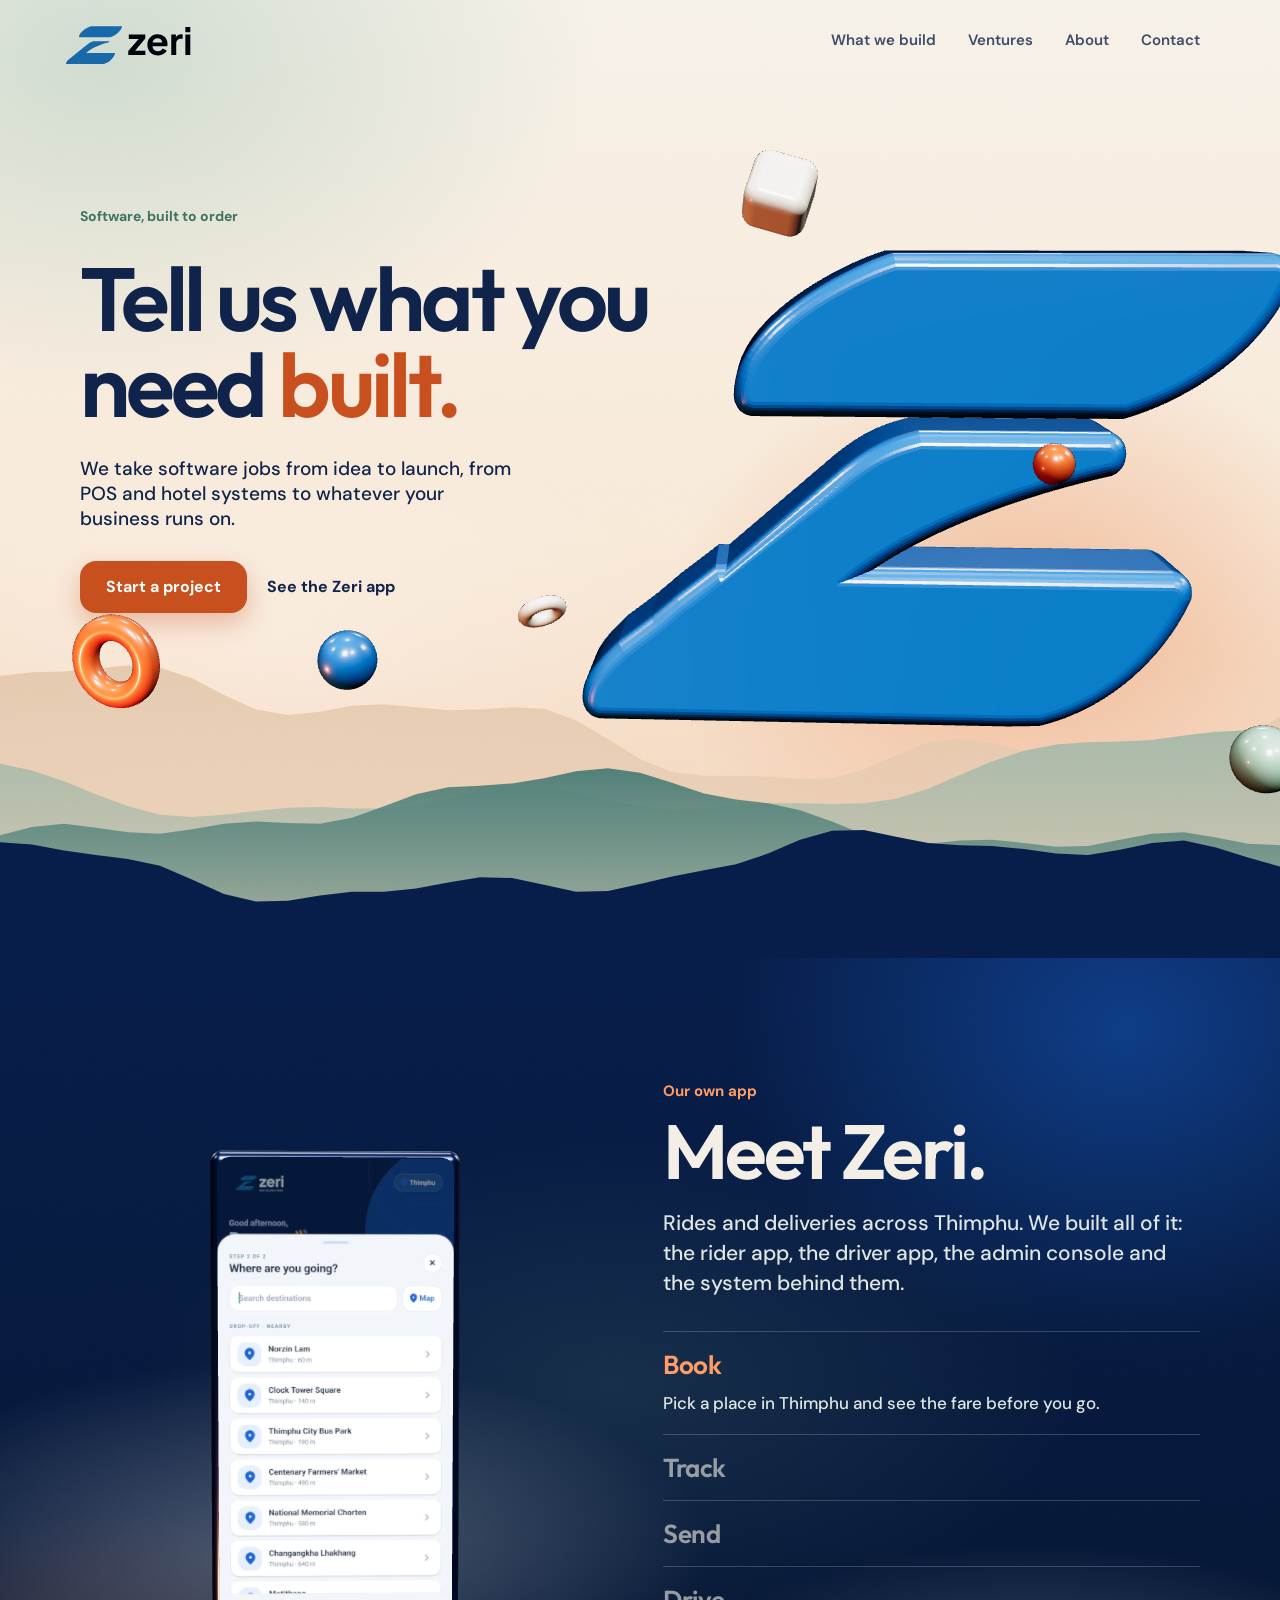
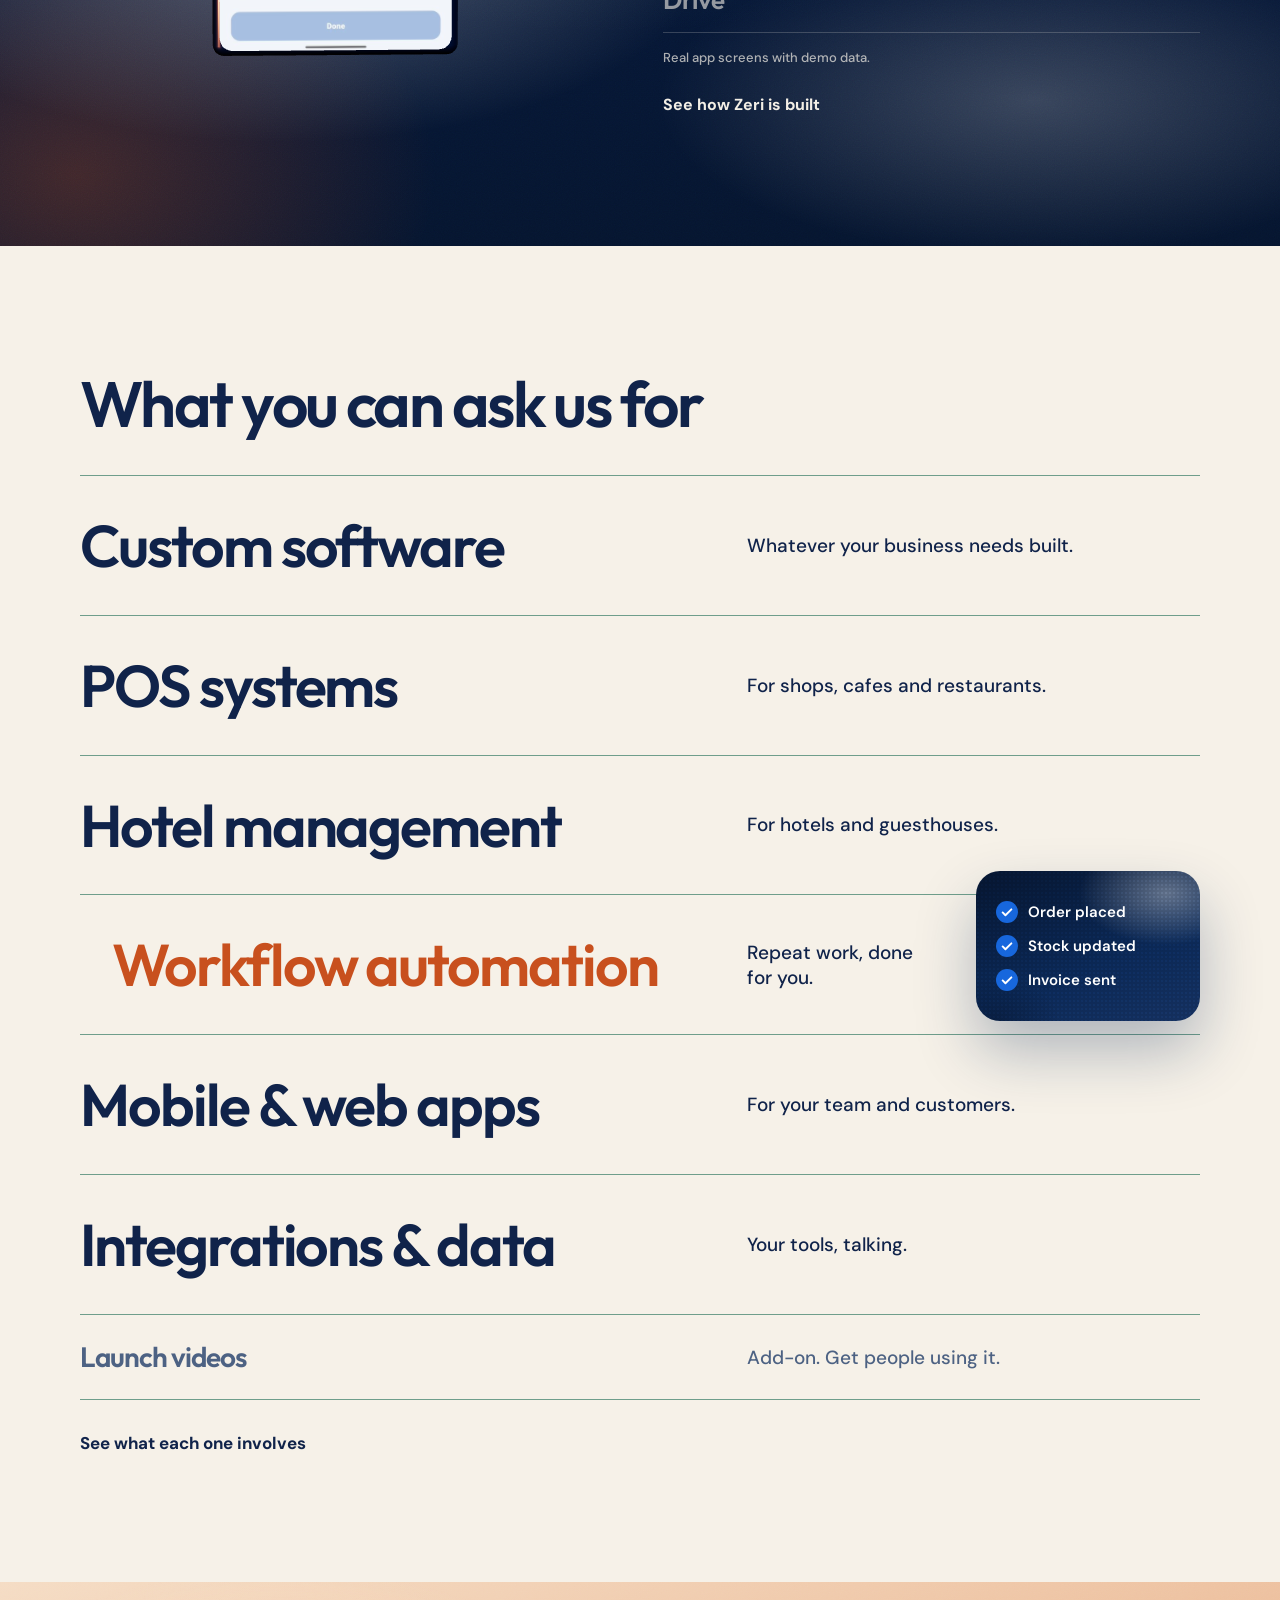
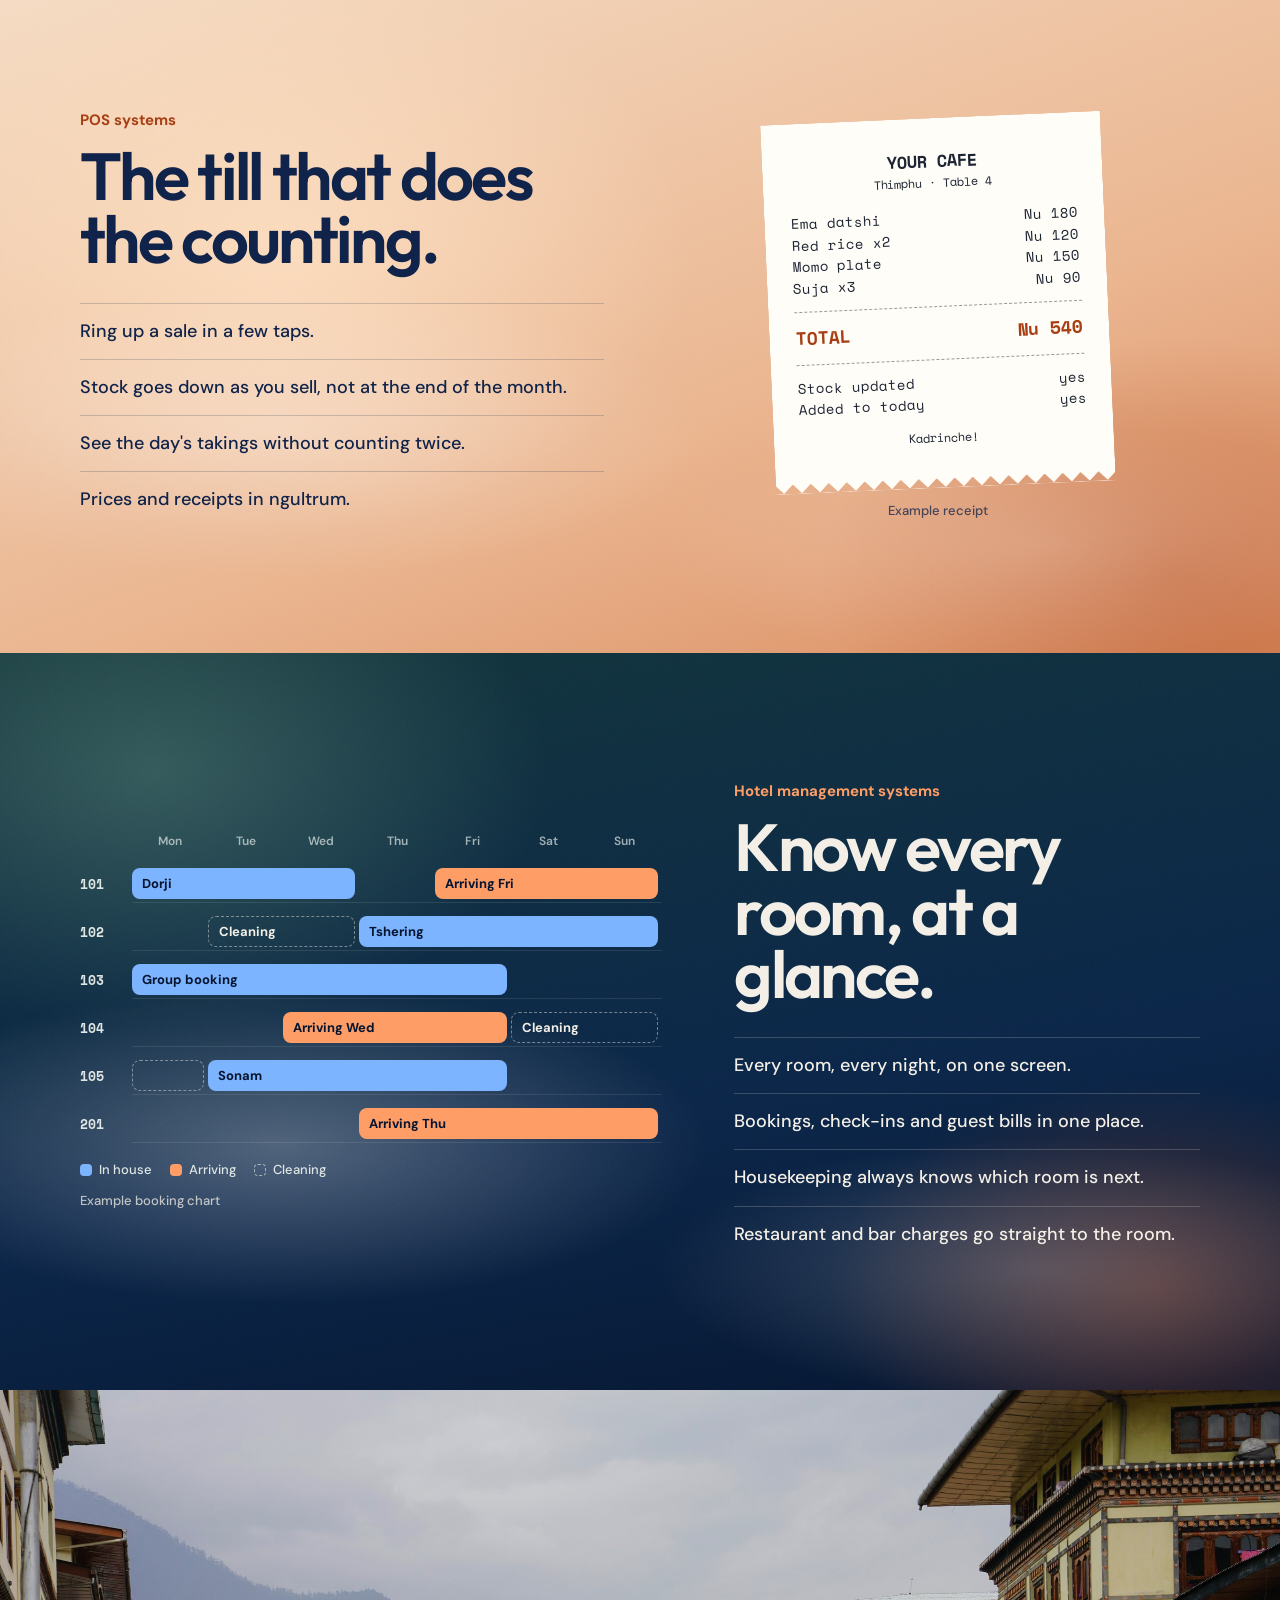
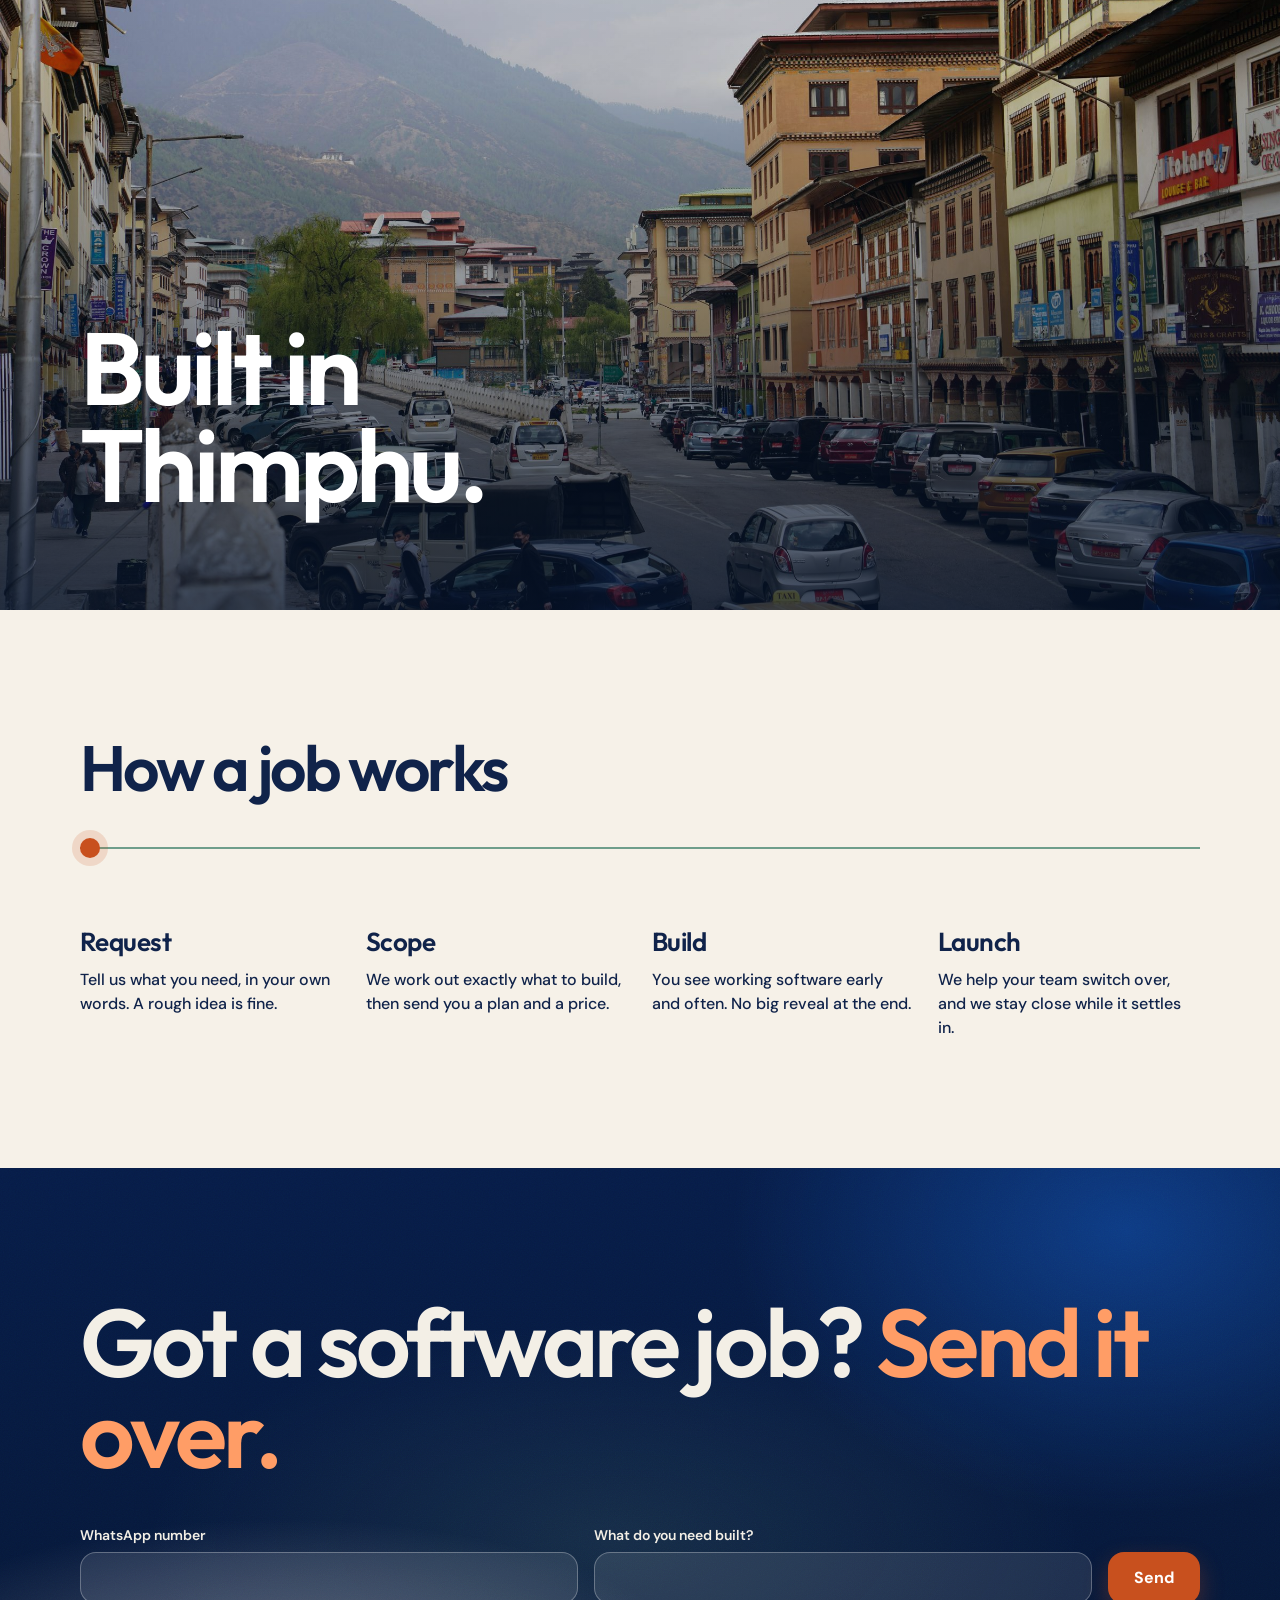
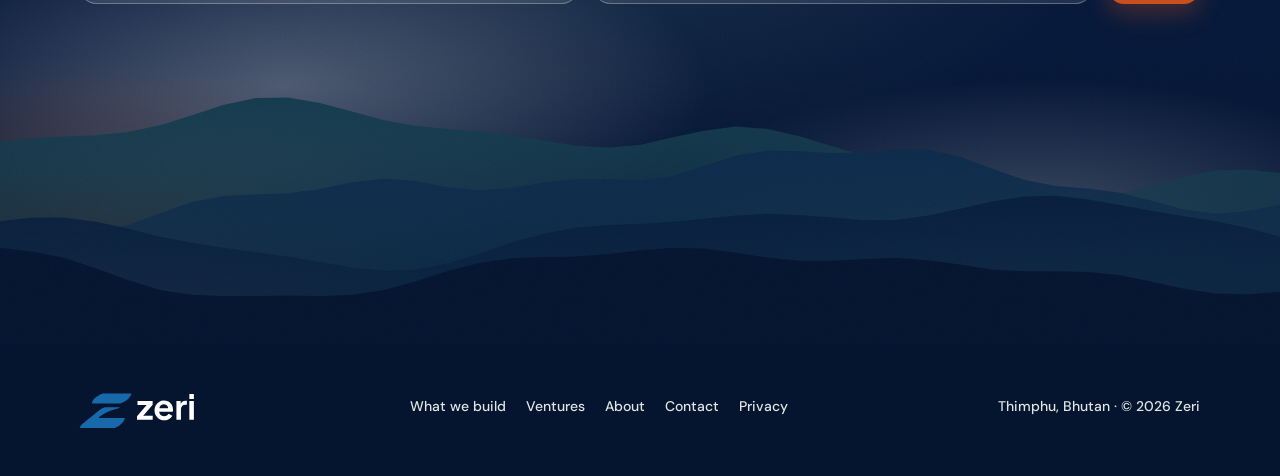
==== index.html @ 4e38b610 "Publish Zeri website" ====
<!doctype html>
<html lang="en">
<head>
<meta charset="utf-8">
<meta name="viewport" content="width=device-width, initial-scale=1">
<title>Zeri | Custom software, built to order</title>
<meta name="description" content="Zeri takes software jobs from idea to launch, including POS and hotel systems. We also built the Zeri ride app. Based in Thimphu.">
<meta property="og:title" content="Zeri | Custom software, built to order">
<meta property="og:description" content="Zeri takes software jobs from idea to launch, including POS and hotel systems. We also built the Zeri ride app. Based in Thimphu.">
<meta name="theme-color" content="#f6f1e8">
<link rel="icon" type="image/png" href="assets/favicon.png">
<link rel="stylesheet" href="https://fonts.googleapis.com/css2?family=DM+Sans:wght@400;500;600;700;800&family=Outfit:wght@500;600;700&family=Space+Mono:wght@400;700&display=swap">
<link rel="stylesheet" href="assets/site.css">
<script>document.documentElement.classList.add('js')</script>
<script src="assets/site.js" defer></script>
<script src="assets/mess.js" defer></script>
<script src="assets/loader.js" defer></script>
<script type="importmap">{"imports":{"three":"./assets/three/three.module.min.js","three/addons/":"./assets/three/"}}</script>
<script type="module" src="assets/hero3d.js"></script>
</head>
<body>
<div class="z">
<div class="loader" id="loader" role="status" aria-label="Loading"><div class="l-panel p3"><svg class="l-edge" viewBox="0 0 1600 120" preserveAspectRatio="none" aria-hidden="true"><path fill="#a9c7b8" d="M0 0L1640 0L1640 84L1600 80L1560 77L1520 77L1480 79L1440 79L1400 76L1360 72L1320 71L1280 76L1240 84L1200 89L1160 90L1120 87L1080 86L1040 87L1000 87L960 82L920 72L880 60L840 51L800 48L760 46L720 42L680 36L640 32L600 34L560 40L520 46L480 47L440 45L400 42L360 42L320 43L280 43L240 38L200 31L160 27L120 30L80 37L40 43L0 47Z"/></svg></div><div class="l-panel p2"><svg class="l-edge" viewBox="0 0 1600 120" preserveAspectRatio="none" aria-hidden="true"><path fill="#c8501e" d="M0 0L1640 0L1640 58L1600 50L1560 37L1520 26L1480 22L1440 24L1400 28L1360 30L1320 32L1280 39L1240 50L1200 60L1160 64L1120 61L1080 58L1040 58L1000 62L960 65L920 66L880 67L840 72L800 83L760 94L720 100L680 97L640 92L600 87L560 84L520 78L480 67L440 56L400 49L360 49L320 53L280 55L240 53L200 49L160 48L120 48L80 46L40 38L0 28Z"/></svg></div><div class="l-panel p1"><svg class="l-edge" viewBox="0 0 1600 120" preserveAspectRatio="none" aria-hidden="true"><path fill="#06152f" d="M0 0L1640 0L1640 77L1600 79L1560 82L1520 82L1480 80L1440 76L1400 72L1360 70L1320 72L1280 76L1240 80L1200 83L1160 84L1120 81L1080 77L1040 74L1000 71L960 69L920 65L880 60L840 51L800 41L760 31L720 24L680 21L640 22L600 26L560 29L520 32L480 34L440 38L400 43L360 50L320 58L280 66L240 71L200 72L160 70L120 68L80 66L40 67L0 70Z"/></svg><div class="l-grid"></div><div class="l-mark"><div class="l-orbit"><i></i></div><div class="l-orbit two"><i></i></div><svg viewBox="20 16 106 74" aria-hidden="true"><path class="l-blade" pathLength="1" d="M53.0459 22H118.202C118.914 22.2236 119.076 22.5216 118.971 23.3383C115.034 34.1077 103.945 41.9711 93.408 45.3253H28.252C27.844 45.2714 27.6957 45.0929 27.6754 44.3693C27.6754 33.9829 44.7988 24.6464 53.0459 22Z"/><path class="l-blade" pathLength="1" d="M103.296 78.6747C104.144 78.8566 104.231 79.2241 104.173 80.013C99.8854 90.2916 91.1633 98.7651 80.3399 101.806L75.0044 102H0.657933C0.208317 101.917 0.0512179 101.727 0 101.044C0 97.7486 3.62481 94.6283 5.76602 92.3614L9.03343 89.8554L11.7242 87.7349L16.3371 83.6867L20.7577 80.2169L22.6797 78.6747H103.296Z"/><path class="l-blade" pathLength="1" d="M45.936 59.9759C50.2263 56.5172 52.8575 55.0168 58.208 53.6145H91.0075C91.2812 53.7372 91.3668 53.8244 91.4875 54C91.6742 54.5307 91.6476 54.8239 91.4875 55.3494C91.3931 55.5277 91.3078 55.6116 91.1031 55.7349C76.029 59.3347 55.5679 66.8531 43.8217 77.5181C43.5748 77.7374 43.4988 77.8636 43.4373 78.0964C43.4762 78.3957 43.574 78.5122 43.8217 78.6747H22.6797L45.936 59.9759Z"/></svg></div><div class="l-foot"><span class="l-word">Shaping</span><span class="l-count">000</span></div><div class="l-bar"><i></i></div></div></div><section class="atmos hero"><div class="sky dawn"></div><svg class="ridges" viewBox="0 0 1600 420" preserveAspectRatio="none" aria-hidden="true"><defs><linearGradient id="g0" x1="0" y1="0" x2="0" y2="1"><stop offset="0" stop-color="#e4c9ae"/><stop offset="1" stop-color="#e4c9ae" stop-opacity="0.25"/></linearGradient><linearGradient id="g1" x1="0" y1="0" x2="0" y2="1"><stop offset="0" stop-color="#a8b9a9"/><stop offset="1" stop-color="#a8b9a9" stop-opacity="0.25"/></linearGradient><linearGradient id="g2" x1="0" y1="0" x2="0" y2="1"><stop offset="0" stop-color="#4f7f78"/><stop offset="1" stop-color="#4f7f78" stop-opacity="0.25"/></linearGradient><linearGradient id="g3" x1="0" y1="0" x2="0" y2="1"><stop offset="0" stop-color="#071c48"/><stop offset="1" stop-color="#071c48" stop-opacity="1"/></linearGradient></defs><path fill="url(#g0)" d="M0 420L0 46L40 41L80 40L120 36L160 32L200 35L240 49L280 71L320 90L360 97L400 93L440 85L480 83L520 87L560 91L600 90L640 87L680 89L720 104L760 129L800 155L840 172L880 177L920 177L960 178L1000 181L1040 180L1080 169L1120 150L1160 133L1200 128L1240 134L1280 145L1320 151L1360 149L1400 144L1440 142L1480 143L1520 140L1560 125L1600 99L1640 71L1640 420Z"/><path fill="url(#g1)" d="M0 420L0 161L40 170L80 184L120 201L160 217L200 228L240 231L280 228L320 223L360 219L400 218L440 220L480 220L520 216L560 207L600 198L640 192L680 192L720 199L760 209L800 217L840 221L880 220L920 216L960 213L1000 213L1040 214L1080 213L1120 207L1160 194L1200 176L1240 158L1280 144L1320 136L1360 133L1400 132L1440 130L1480 124L1520 119L1560 117L1600 120L1640 129L1640 420Z"/><path fill="url(#g2)" d="M0 420L0 255L40 244L80 240L120 245L160 251L200 253L240 247L280 240L320 237L360 239L400 240L440 232L480 217L520 201L560 192L600 190L640 187L680 180L720 171L760 167L800 173L840 186L880 200L920 208L960 213L1000 222L1040 237L1080 254L1120 265L1160 266L1200 262L1240 261L1280 265L1320 270L1360 269L1400 261L1440 253L1480 251L1520 258L1560 266L1600 268L1640 265L1640 420Z"/><path fill="url(#g3)" d="M0 420L0 264L40 267L80 275L120 281L160 286L200 295L240 313L280 332L320 342L360 341L400 334L440 329L480 329L520 325L560 317L600 310L640 311L680 320L720 329L760 328L800 319L840 309L880 301L920 293L960 279L1000 261L1040 249L1080 248L1120 257L1160 265L1200 268L1240 269L1280 273L1320 279L1360 281L1400 274L1440 265L1480 262L1520 271L1560 284L1600 296L1640 304L1640 420Z"/></svg><div class="grain"></div><div class="h3d back" id="z3d" aria-hidden="true"><img class="z3d-fallback" src="assets/zeri-z.svg" alt=""></div><div class="wrap" style="width: 100%"><header class="top"><a class="logo" href="index.html" aria-label="Zeri home"><img src="assets/zeri-logo.svg" alt="Zeri"></a><nav aria-label="Main"><a href="what-we-build.html">What we build</a><a href="ventures.html">Ventures</a><a href="about.html">About</a><a href="contact.html">Contact</a></nav><details class="menu"><summary>Menu</summary><div><a href="what-we-build.html">What we build</a><a href="ventures.html">Ventures</a><a href="about.html">About</a><a href="contact.html">Contact</a></div></details></header></div><div class="wrap hero-grid"><div class="hero-copy"><p class="eyebrow">Software, built to order</p><h1 class="ed" style="font-size: clamp(56px, 7vw, 104px)">Tell us what you need <span class="em">built.</span></h1><p style="margin: 0; font-size: 19px; max-width: 34ch">We take software jobs from idea to launch, from POS and hotel systems to whatever your business runs on.</p><div class="hero-actions"><a class="btn" href="contact.html">Start a project</a><a class="text-link" href="#zeri-app">See the Zeri app</a></div></div></div><div class="h3d front" id="z3d-front" aria-hidden="true"></div></section><section class="atmos showcase night" id="zeri-app"><div class="sky night"></div><div class="grain"></div><div class="wrap">
<div class="phone3d" id="phone3d" data-first="assets/img/strip-where.jpg" aria-hidden="true"><div class="phone3d-fallback"><div class="phone"><img src="assets/img/strip-where.jpg" alt=""></div></div></div>
<div><p class="kicker">Our own app</p>
<h2 class="ed" style="font-size: clamp(44px, 6vw, 88px)">Meet Zeri.</h2>
<p class="lead" style="margin-top: 20px">Rides and deliveries across Thimphu. We built all of it: the rider app, the driver app, the admin console and the system behind them.</p>
<ol class="app-steps"><li><button type="button" aria-pressed="true" data-shot="assets/img/strip-where.jpg">Book</button><p>Pick a place in Thimphu and see the fare before you go.</p></li><li><button type="button" aria-pressed="false" data-shot="assets/img/phone-rider.jpg">Track</button><p>Watch your driver come to you, right on the map.</p></li><li><button type="button" aria-pressed="false" data-shot="assets/img/strip-speed.jpg">Send</button><p>Parcels from the same app, standard or same-day.</p></li><li><button type="button" aria-pressed="false" data-shot="assets/img/phone-driver.jpg">Drive</button><p>Drivers get their own app for offers, pickups and earnings.</p></li></ol>
<p class="demo-note">Real app screens with demo data.</p>
<a class="text-link" href="ventures.html">See how Zeri is built</a></div></div></section><section id="services" class="sec"><div class="wrap"><h2 class="ed" style="font-size: clamp(40px, 5vw, 72px); margin-bottom: 40px">What you can ask us for</h2><div class="svc"><span class="nm">Custom software</span><p>Whatever your business needs built.</p></div><a class="svc" href="what-we-build.html#pos"><span class="nm">POS systems</span><p>For shops, cafes and restaurants.</p></a><a class="svc" href="what-we-build.html#hotels"><span class="nm">Hotel management</span><p>For hotels and guesthouses.</p></a><div class="svc act"><span class="nm">Workflow automation</span><p>Repeat work, done for you.</p><div class="img deep peek"><div class="flow"><span><svg viewBox="0 0 16 16" aria-hidden="true"><path d="M3 8.5l3.2 3.2L13 5" fill="none" stroke="currentColor" stroke-width="2.2" stroke-linecap="round" stroke-linejoin="round"/></svg>Order placed</span><span><svg viewBox="0 0 16 16" aria-hidden="true"><path d="M3 8.5l3.2 3.2L13 5" fill="none" stroke="currentColor" stroke-width="2.2" stroke-linecap="round" stroke-linejoin="round"/></svg>Stock updated</span><span><svg viewBox="0 0 16 16" aria-hidden="true"><path d="M3 8.5l3.2 3.2L13 5" fill="none" stroke="currentColor" stroke-width="2.2" stroke-linecap="round" stroke-linejoin="round"/></svg>Invoice sent</span></div></div></div><div class="svc"><span class="nm">Mobile &amp; web apps</span><p>For your team and customers.</p></div><div class="svc"><span class="nm">Integrations &amp; data</span><p>Your tools, talking.</p></div><div class="svc" style="padding: 28px 0; border-bottom: 1.5px solid var(--c-accent)"><span class="nm" style="font-size: 28px; color: #4d6283">Launch videos</span><p style="color: #4d6283">Add-on. Get people using it.</p></div><a class="more" href="what-we-build.html">See what each one involves</a></div></section><section class="atmos spread" id="pos"><div class="sky clay"></div><div class="grain"></div><div class="wrap"><div><p class="kicker">POS systems</p><h2 class="ed" style="font-size: clamp(40px, 5.2vw, 76px)">The till that does the counting.</h2><ul class="feat"><li>Ring up a sale in a few taps.</li><li>Stock goes down as you sell, not at the end of the month.</li><li>See the day's takings without counting twice.</li><li>Prices and receipts in ngultrum.</li></ul></div><div class="receipt-stage"><div class="receipt" role="img" aria-label="An example receipt in ngultrum"><h3>YOUR CAFE</h3><p class="r-sub">Thimphu &middot; Table 4</p><div class="r-row"><span>Ema datshi</span><span>Nu 180</span></div><div class="r-row"><span>Red rice x2</span><span>Nu 120</span></div><div class="r-row"><span>Momo plate</span><span>Nu 150</span></div><div class="r-row"><span>Suja x3</span><span>Nu 90</span></div><hr><div class="r-row r-total"><span>TOTAL</span><span>Nu 540</span></div><hr><div class="r-row"><span>Stock updated</span><span>yes</span></div><div class="r-row"><span>Added to today</span><span>yes</span></div><p class="r-foot">Kadrinche!</p></div><p class="sample">Example receipt</p></div></div></section><section class="atmos spread flip dusk-text" id="hotels"><div class="sky dusk"></div><div class="grain"></div><div class="wrap"><div><div class="tape" role="img" aria-label="An example hotel booking chart showing six rooms across a week"><span></span><span class="day">Mon</span><span class="day">Tue</span><span class="day">Wed</span><span class="day">Thu</span><span class="day">Fri</span><span class="day">Sat</span><span class="day">Sun</span><span class="room">101</span><div class="lane"><div class="stay in-house" style="--l:0.00%;--w:calc(42.86% - 4px);--d:0.00s">Dorji</div><div class="stay arriving" style="--l:57.14%;--w:calc(42.86% - 4px);--d:0.07s">Arriving Fri</div></div><span class="room">102</span><div class="lane"><div class="stay clean" style="--l:14.29%;--w:calc(28.57% - 4px);--d:0.07s">Cleaning</div><div class="stay in-house" style="--l:42.86%;--w:calc(57.14% - 4px);--d:0.14s">Tshering</div></div><span class="room">103</span><div class="lane"><div class="stay in-house" style="--l:0.00%;--w:calc(71.43% - 4px);--d:0.14s">Group booking</div></div><span class="room">104</span><div class="lane"><div class="stay arriving" style="--l:28.57%;--w:calc(42.86% - 4px);--d:0.21s">Arriving Wed</div><div class="stay clean" style="--l:71.43%;--w:calc(28.57% - 4px);--d:0.28s">Cleaning</div></div><span class="room">105</span><div class="lane"><div class="stay clean" style="--l:0.00%;--w:calc(14.29% - 4px);--d:0.28s"></div><div class="stay in-house" style="--l:14.29%;--w:calc(57.14% - 4px);--d:0.35s">Sonam</div></div><span class="room">201</span><div class="lane"><div class="stay arriving" style="--l:42.86%;--w:calc(57.14% - 4px);--d:0.35s">Arriving Thu</div></div></div><div class="tape-key"><span><i style="background:#7db4ff"></i>In house</span><span><i style="background:#ff9d66"></i>Arriving</span><span><i style="border:1.5px dashed rgba(243,239,230,.6)"></i>Cleaning</span></div><p class="sample">Example booking chart</p></div><div><p class="kicker">Hotel management systems</p><h2 class="ed" style="font-size: clamp(40px, 5.2vw, 76px)">Know every room, at a glance.</h2><ul class="feat"><li>Every room, every night, on one screen.</li><li>Bookings, check-ins and guest bills in one place.</li><li>Housekeeping always knows which room is next.</li><li>Restaurant and bar charges go straight to the room.</li></ul></div></div></section><section style="position: relative; height: 820px" class="reveal"><div class="img ph scrim" style="position: absolute; inset: 0; background-image:url(assets/img/thimphu-wide.jpg)"></div><div class="wrap" style="position: relative; z-index: 2; height: 100%; display: flex; align-items: flex-end; padding-bottom: 96px"><h2 class="ed" style="font-size: clamp(56px, 8vw, 124px); color: #fff; max-width: 9ch">Built in Thimphu.</h2></div></section><section class="sec"><div class="wrap" style="display: flex; flex-direction: column; gap: 48px"><h2 class="ed" style="font-size: clamp(40px, 5vw, 72px)">How a job works</h2><div class="track"></div><ol class="steps" style="grid-template-columns: repeat(auto-fit, minmax(200px, 1fr))"><li><b>Request</b><span>Tell us what you need, in your own words. A rough idea is fine.</span></li><li><b>Scope</b><span>We work out exactly what to build, then send you a plan and a price.</span></li><li><b>Build</b><span>You see working software early and often. No big reveal at the end.</span></li><li><b>Launch</b><span>We help your team switch over, and we stay close while it settles in.</span></li></ol></div></section><section id="contact" class="atmos closer night"><div class="sky night"></div><svg class="ridges" viewBox="0 0 1600 420" preserveAspectRatio="none" aria-hidden="true"><defs><linearGradient id="g4" x1="0" y1="0" x2="0" y2="1"><stop offset="0" stop-color="#143a4c"/><stop offset="1" stop-color="#143a4c" stop-opacity="0.25"/></linearGradient><linearGradient id="g5" x1="0" y1="0" x2="0" y2="1"><stop offset="0" stop-color="#0d2a4a"/><stop offset="1" stop-color="#0d2a4a" stop-opacity="0.25"/></linearGradient><linearGradient id="g6" x1="0" y1="0" x2="0" y2="1"><stop offset="0" stop-color="#091e3c"/><stop offset="1" stop-color="#091e3c" stop-opacity="0.25"/></linearGradient><linearGradient id="g7" x1="0" y1="0" x2="0" y2="1"><stop offset="0" stop-color="#06152f"/><stop offset="1" stop-color="#06152f" stop-opacity="1"/></linearGradient></defs><path fill="url(#g4)" d="M0 420L0 91L40 86L80 83L120 81L160 76L200 65L240 49L280 32L320 21L360 20L400 29L440 43L480 57L520 66L560 71L600 75L640 81L680 90L720 98L760 101L800 97L840 85L880 74L920 67L960 71L1000 83L1040 99L1080 114L1120 125L1160 133L1200 141L1240 153L1280 166L1320 177L1360 181L1400 176L1440 162L1480 148L1520 138L1560 137L1600 142L1640 150L1640 420Z"/><path fill="url(#g5)" d="M0 420L0 238L40 235L80 237L120 236L160 226L200 207L240 189L280 179L320 177L360 175L400 168L440 157L480 151L520 155L560 165L600 170L640 166L680 157L720 152L760 152L800 154L840 147L880 131L920 114L960 106L1000 107L1040 110L1080 109L1120 104L1160 104L1200 116L1240 135L1280 153L1320 163L1360 167L1400 174L1440 187L1480 201L1520 208L1560 203L1600 194L1640 190L1640 420Z"/><path fill="url(#g6)" d="M0 420L0 220L40 214L80 214L120 221L160 232L200 245L240 255L280 263L320 270L360 277L400 286L440 295L480 300L520 298L560 288L600 272L640 254L680 240L720 230L760 226L800 224L840 221L880 216L920 211L960 208L1000 210L1040 214L1080 218L1120 218L1160 211L1200 200L1240 188L1280 180L1320 179L1360 185L1400 194L1440 203L1480 212L1520 220L1560 231L1600 245L1640 262L1640 420Z"/><path fill="url(#g7)" d="M0 420L0 263L40 269L80 279L120 296L160 315L200 331L240 339L280 341L320 341L360 340L400 341L440 339L480 331L520 317L560 300L600 287L640 280L680 278L720 277L760 273L800 267L840 263L880 264L920 271L960 279L1000 284L1040 284L1080 281L1120 279L1160 283L1200 290L1240 298L1280 301L1320 301L1360 302L1400 307L1440 318L1480 329L1520 337L1560 338L1600 334L1640 328L1640 420Z"/></svg><div class="grain"></div><div class="wrap" style="display: flex; flex-direction: column; gap: 48px"><h2 class="ed" style="font-size: clamp(48px, 7.5vw, 112px)">Got a software job? <span class="em">Send it over.</span></h2><form class="js-form form-wide"><input class="hp" type="text" name="_honey" tabindex="-1" autocomplete="off" aria-hidden="true"><div class="g" style="grid-template-columns: 1fr 1fr auto; gap: 16px; align-items: end"><label class="field">WhatsApp number<input type="tel" name="phone" autocomplete="tel" required></label><label class="field">What do you need built?<input type="text" name="msg" required></label><button class="btn" type="submit">Send</button></div><p class="form-status" role="status"></p></form></div></section>
<footer class="site-foot"><div class="wrap"><a href="index.html" aria-label="Zeri home"><img src="assets/zeri-logo-light.svg" alt="Zeri"></a><nav aria-label="Footer"><a href="what-we-build.html">What we build</a><a href="ventures.html">Ventures</a><a href="about.html">About</a><a href="contact.html">Contact</a><a href="privacy.html">Privacy</a></nav><span>Thimphu, Bhutan &middot; &copy; 2026 Zeri</span></div></footer>
</div>
</body>
</html>
---- assets/site.css ----
*{box-sizing:border-box}
.z{--navy:#071c48;--deep:#06152f;--card:#0b2855;--blue:#1767dd;--sky:#7db4ff;--canvas:#f5f8fc;--pale:#edf5ff;--tint:#e8f1ff;--line:#dfe8f3;--ink:#10234a;--muted:#7185a0;--onnavy:#b8d7fa;font-family:'DM Sans',system-ui,sans-serif;color:var(--ink);background:var(--canvas);font-weight:500;-webkit-font-smoothing:antialiased;overflow-x:hidden}
.z a{color:inherit;text-decoration:none}
.z :focus-visible{outline:3px solid var(--sky);outline-offset:3px;border-radius:8px}
.wrap{max-width:1200px;margin:0 auto;padding:0 40px}
.disp{font-family:'Outfit','DM Sans',sans-serif;font-weight:700;letter-spacing:-.035em;line-height:.98;margin:0}
.xl{font-size:clamp(46px,6.6vw,96px)}
.lg{font-size:clamp(34px,4.2vw,60px)}
.md{font-size:clamp(24px,2.4vw,34px);letter-spacing:-.025em}
.p{font-size:18px;line-height:1.5;margin:0;max-width:44ch}
.num{font-family:'Space Mono',ui-monospace,monospace;font-size:13px;margin:0;letter-spacing:0}
.sec{padding:128px 0}
.g{display:grid;gap:24px}
.row{display:flex;gap:12px;flex-wrap:wrap;align-items:center}
.btn{display:inline-flex;align-items:center;justify-content:center;min-height:52px;padding:0 26px;border-radius:16px;background:var(--blue);color:#fff !important;font-weight:700;font-size:16px;border:0;font-family:inherit;cursor:pointer;box-shadow:0 10px 24px rgba(23,103,221,.32);transition:transform .14s cubic-bezier(.22,1,.36,1)}
.btn:hover{background:#125bc7}
.btn:active{transform:scale(.982);opacity:.78}
.ghost{display:inline-flex;align-items:center;justify-content:center;min-height:52px;padding:0 24px;border-radius:16px;border:1.5px solid rgba(184,215,250,.35);color:#fff;font-weight:700;font-size:16px;background:rgba(11,40,85,.35)}
.ghost:hover{border-color:var(--sky)}
.line-btn{display:inline-flex;align-items:center;justify-content:center;min-height:52px;padding:0 24px;border-radius:16px;border:1.5px solid #c9d7ea;color:var(--ink);font-weight:700;font-size:16px;background:#fff}
.line-btn:hover{border-color:var(--blue)}
.card{background:#fff;border:1px solid var(--line);border-radius:28px;box-shadow:0 5px 12px rgba(18,48,90,.08);padding:28px}
.ncard{background:rgba(11,40,85,.62);border:1px solid rgba(125,180,255,.18);border-radius:28px;padding:28px;-webkit-backdrop-filter:blur(10px);backdrop-filter:blur(10px)}
.top{display:flex;align-items:center;justify-content:space-between;gap:24px;min-height:80px;flex-wrap:wrap}
.top nav{display:flex;gap:32px;font-size:15px;font-weight:600;flex-wrap:wrap}
.top nav a{opacity:.8}.top nav a:hover{opacity:1}
.mark{display:inline-flex;align-items:center;justify-content:center;height:36px;padding:0 14px;border-radius:10px;border:1.5px dashed currentColor;font-size:13px;font-weight:700;opacity:.7}
.media{position:relative;border-radius:28px;overflow:hidden;background:var(--navy);display:flex;align-items:center;justify-content:center}
.play{width:72px;height:72px;border-radius:50%;background:#fff;color:var(--blue);display:flex;align-items:center;justify-content:center;border:0;box-shadow:0 8px 16px rgba(18,48,90,.25);cursor:pointer}
.photo{border-radius:24px;background:linear-gradient(160deg,#dfe8f3,#c8d6ea);aspect-ratio:4/5}
.field{display:flex;flex-direction:column;gap:8px;font-size:14px;font-weight:600}
.field input,.field textarea{min-height:52px;border:1px solid #c9d7ea;border-radius:16px;padding:14px 16px;font:inherit;font-weight:500;color:var(--ink);background:#fff;resize:vertical}
.on-navy .field input,.on-navy .field textarea{background:rgba(6,21,47,.5);border-color:rgba(125,180,255,.25);color:#fff}
.dot{width:10px;height:10px;border-radius:50%;background:var(--blue);flex:none}
.on-navy .dot{background:var(--sky);box-shadow:0 0 12px var(--sky)}

/* Atmosphere: navy */
.atmo{position:relative;isolation:isolate;overflow:hidden;background:var(--deep);color:#fff}
.atmo>.glow{position:absolute;inset:-25%;z-index:-3;pointer-events:none;background:radial-gradient(38% 34% at 70% 30%,rgba(125,180,255,.38),transparent 70%),radial-gradient(34% 40% at 14% 82%,rgba(23,103,221,.5),transparent 70%),radial-gradient(50% 30% at 50% 0%,rgba(7,28,72,.9),transparent 80%);animation:drift 24s ease-in-out infinite alternate}
.atmo>.dots{position:absolute;inset:0;z-index:-2;pointer-events:none;background-image:radial-gradient(rgba(184,215,250,.28) 1.1px,transparent 1.7px);background-size:22px 22px;-webkit-mask-image:radial-gradient(60% 55% at 68% 38%,#000,transparent 78%);mask-image:radial-gradient(60% 55% at 68% 38%,#000,transparent 78%);animation:breathe 9s ease-in-out infinite}
.atmo>.grid{position:absolute;inset:0;z-index:-2;pointer-events:none;background-image:linear-gradient(rgba(184,215,250,.08) 1px,transparent 1px),linear-gradient(90deg,rgba(184,215,250,.08) 1px,transparent 1px);background-size:64px 64px;-webkit-mask-image:linear-gradient(180deg,#000 30%,transparent);mask-image:linear-gradient(180deg,#000 30%,transparent)}
.atmo>.horizon{position:absolute;left:-10%;right:-10%;bottom:-55%;height:90%;z-index:-1;pointer-events:none;border-radius:50%;background:radial-gradient(50% 50% at 50% 50%,rgba(125,180,255,.45),rgba(23,103,221,.15) 45%,transparent 70%);filter:blur(24px)}
.atmo>.beam{position:absolute;top:-20%;bottom:-20%;width:38%;left:55%;z-index:-1;pointer-events:none;background:linear-gradient(90deg,transparent,rgba(125,180,255,.12),transparent);transform:skewX(-18deg);animation:sweep 14s ease-in-out infinite}
/* Atmosphere: light */
.atmo-l{position:relative;isolation:isolate;overflow:hidden}
.atmo-l>.glow{position:absolute;inset:-20%;z-index:-2;pointer-events:none;background:radial-gradient(35% 35% at 80% 20%,rgba(125,180,255,.30),transparent 70%),radial-gradient(30% 30% at 10% 90%,rgba(23,103,221,.10),transparent 70%);animation:drift 28s ease-in-out infinite alternate}
.atmo-l>.grid{position:absolute;inset:0;z-index:-1;pointer-events:none;background-image:linear-gradient(rgba(16,35,74,.05) 1px,transparent 1px),linear-gradient(90deg,rgba(16,35,74,.05) 1px,transparent 1px);background-size:64px 64px;-webkit-mask-image:radial-gradient(80% 70% at 50% 40%,#000,transparent);mask-image:radial-gradient(80% 70% at 50% 40%,#000,transparent)}
@keyframes drift{to{transform:translate3d(-5%,4%,0) scale(1.08)}}
@keyframes breathe{0%,100%{opacity:.7}50%{opacity:1}}
@keyframes sweep{0%,100%{transform:translateX(-40%) skewX(-18deg);opacity:.4}50%{transform:translateX(30%) skewX(-18deg);opacity:1}}

/* Chaos to order (demo loops; production plays once) */
.blk{transform-box:fill-box;transform-origin:center;animation:snap 7s cubic-bezier(.22,1,.36,1) infinite}
@keyframes snap{0%,12%{transform:translate(var(--x),var(--y)) rotate(var(--r));opacity:.45}40%,86%{transform:none;opacity:1}100%{transform:translate(var(--x),var(--y)) rotate(var(--r));opacity:.45}}
.wire{stroke-dasharray:240;stroke-dashoffset:240;animation:wire 7s ease infinite}
@keyframes wire{0%,36%{stroke-dashoffset:240}56%,86%{stroke-dashoffset:0}100%{stroke-dashoffset:240}}

/* Phone */
.phone{aspect-ratio:9/19.5;border-radius:44px;background:var(--pale);border:9px solid #0b2855;box-shadow:0 40px 80px rgba(3,11,28,.45),0 0 0 1px rgba(125,180,255,.25);position:relative;overflow:hidden;flex:none}
.phone .hd{background:var(--navy);padding:46px 18px 20px;color:#fff}
.phone .bar{height:44px;border-radius:16px;background:var(--card);border:1px solid rgba(125,180,255,.25);margin-top:14px;display:flex;align-items:center;padding:0 14px;font-size:13px;color:var(--onnavy)}
.phone .sheet{position:absolute;left:10px;right:10px;bottom:10px;background:#fff;border-radius:24px;padding:16px;box-shadow:0 8px 16px rgba(18,48,90,.13);display:flex;flex-direction:column;gap:10px;color:var(--ink)}
.phone .opt{display:flex;justify-content:space-between;align-items:center;padding:10px 12px;border-radius:14px;border:1.5px solid var(--line);font-size:13px;font-weight:700}
.phone .opt.sel{border-color:var(--blue);background:var(--pale)}

@media (prefers-reduced-motion:reduce){.z *{animation:none !important;transition:none !important}}
@media (max-width:820px){.g{grid-template-columns:1fr !important}.wrap{padding:0 16px}.sec{padding:80px 0}.hide-sm{display:none !important}.top nav{display:none}.p{font-size:16px}}

body{margin:0;background:#f5f8fc}
.ed{font-family:'Outfit',sans-serif;font-weight:600;letter-spacing:-.04em;line-height:.95;margin:0}
/* image placeholders */
.img{position:relative;overflow:hidden;border-radius:24px;background:linear-gradient(140deg,#0b2855 0%,#1767dd 62%,#7db4ff 100%)}
.img::before{content:"";position:absolute;inset:-20%;background:radial-gradient(40% 35% at 75% 25%,rgba(255,255,255,.35),transparent 70%),radial-gradient(30% 30% at 20% 85%,rgba(6,21,47,.55),transparent 70%)}
.img::after{content:"";position:absolute;inset:0;background-image:radial-gradient(rgba(255,255,255,.12) 1px,transparent 1.4px);background-size:4px 4px;mix-blend-mode:overlay}
.img.pale{background:linear-gradient(140deg,#e8f1ff,#c8d6ea 70%,#9bb6dc)}
.img.deep{background:linear-gradient(160deg,#06152f,#0b2855 60%,#15305e)}
.cap{position:absolute;left:16px;bottom:16px;z-index:2;font-size:13px;font-weight:700;color:#fff;background:rgba(6,21,47,.55);padding:6px 12px;border-radius:999px;-webkit-backdrop-filter:blur(6px);backdrop-filter:blur(6px)}
.img.pale .cap{background:rgba(255,255,255,.75);color:#10234a}
/* hero sort */
.col{display:flex;flex-direction:column;gap:12px}
.col h3{margin:0 0 4px;font-size:14px;font-weight:600;color:#4d6283}
.tk{background:#fff;border:1px solid #dfe8f3;border-radius:16px;padding:12px;display:flex;flex-direction:column;gap:8px;box-shadow:0 8px 16px rgba(18,48,90,.1)}
.tk .img{height:64px;border-radius:10px}
.tk i{display:block;height:8px;border-radius:4px;background:#d4deec}
.done .tk{border-color:#1767dd}
/* marquee */
.mq{overflow:hidden;padding:8px 0}
.mq .tr{display:flex;gap:20px;width:max-content;animation:mq 40s linear infinite}
.mq .img{width:300px;height:190px;flex:none}
@keyframes mq{to{transform:translateX(-50%)}}
/* reveal */
.reveal{animation:rv 9s cubic-bezier(.22,1,.36,1) infinite}
@keyframes rv{0%,10%{clip-path:inset(16% 24% 16% 24% round 32px)}45%,88%{clip-path:inset(0 0 0 0 round 0)}100%{clip-path:inset(16% 24% 16% 24% round 32px)}}
.reveal .img{animation:zoom 9s cubic-bezier(.22,1,.36,1) infinite;border-radius:0}
@keyframes zoom{0%,10%{transform:scale(1.25)}45%,88%{transform:scale(1)}100%{transform:scale(1.25)}}
/* services */
.svc{position:relative;display:grid;grid-template-columns:1.4fr 1fr;gap:32px;align-items:center;padding:40px 0;border-top:1.5px solid #1767dd}
.svc .nm{font-family:'Outfit',sans-serif;font-weight:600;font-size:clamp(34px,4.6vw,68px);letter-spacing:-.035em;line-height:1;transition:transform .4s cubic-bezier(.22,1,.36,1)}
.svc p{margin:0;font-size:19px}
.svc.act .nm{transform:translateX(32px);color:#1767dd}
.peek{position:absolute;right:22%;top:-60px;width:260px;height:180px;z-index:3;box-shadow:0 30px 60px rgba(18,48,90,.3);animation:peek 6s ease-in-out infinite}
@keyframes peek{0%,100%{transform:translate(0,0) rotate(-6deg)}50%{transform:translate(60px,20px) rotate(4deg)}}
/* work */
.dash{display:grid;grid-template-columns:52px 1fr;background:#fff;border-radius:16px;overflow:hidden;font-size:12px;color:#10234a;box-shadow:0 30px 60px rgba(3,11,28,.4)}
.dash .sb{background:#071c48;display:flex;flex-direction:column;gap:12px;align-items:center;padding:16px 0}
.dash .sb i{width:20px;height:20px;border-radius:6px;background:rgba(184,215,250,.2)}
.dash .sb i:first-child{background:#1767dd}
.dash .mn{padding:16px;display:flex;flex-direction:column;gap:12px}
.tile{border:1px solid #dfe8f3;border-radius:12px;padding:10px 12px;display:flex;flex-direction:column;gap:4px}
.tile b{font-family:'Outfit',sans-serif;font-size:20px}
.bars{display:flex;align-items:flex-end;gap:6px;height:80px;padding:10px;border:1px solid #dfe8f3;border-radius:12px}
.bars span{flex:1;border-radius:4px 4px 0 0;background:#d4deec;animation:grow 4s ease-in-out infinite alternate}
.bars span:last-child{background:#1767dd}
@keyframes grow{from{transform:scaleY(.6);transform-origin:bottom}to{transform:scaleY(1);transform-origin:bottom}}
.para{animation:para 8s ease-in-out infinite alternate}
@keyframes para{from{transform:translateY(40px)}to{transform:translateY(-40px)}}
/* process */
.track{position:relative;height:2px;background:#1767dd;margin:0 0 28px}
.track::after{content:"";position:absolute;top:-9px;left:0;width:20px;height:20px;border-radius:50%;background:#1767dd;box-shadow:0 0 0 8px rgba(23,103,221,.15);animation:run 6s cubic-bezier(.65,0,.35,1) infinite}
@keyframes run{0%{left:0}90%,100%{left:calc(100% - 20px)}}
/* big marquee text */
.bigmq{overflow:hidden;white-space:nowrap;border-top:1.5px solid #1767dd;border-bottom:1.5px solid #1767dd;padding:20px 0}
.bigmq div{display:inline-flex;gap:64px;animation:mq 26s linear infinite;font-family:'Outfit',sans-serif;font-weight:600;font-size:clamp(48px,7vw,104px);letter-spacing:-.04em}
.bigmq span:nth-child(even){color:transparent;-webkit-text-stroke:1.5px #1767dd}
.team .img{transition:transform .4s cubic-bezier(.22,1,.36,1)}
.team figure:hover .img{transform:rotate(-2deg) scale(1.03)}
@media (max-width:820px){.svc{grid-template-columns:1fr}.peek{display:none}.mq .img{width:220px;height:140px}}
/* polish */
.logo{display:inline-flex}.logo img{display:block;height:48px;width:auto;margin-left:-14px}
.img.ph{background-color:#0b2855;background-size:cover;background-position:center}
.img.ph::before,.img.ph::after{display:none}
.img.scrim::before{display:block;inset:0;background:linear-gradient(180deg,rgba(6,21,47,.08) 35%,rgba(6,21,47,.72) 100%)}
.tk b{font-size:13px;font-weight:700;line-height:1.2;color:#10234a}
.done .tk b{color:#1767dd}
.peek{display:flex;align-items:center;padding:20px;right:0;width:224px;height:150px;top:-24px;animation:peek2 6s ease-in-out infinite}
@keyframes peek2{0%,100%{transform:translateY(0) rotate(-4deg)}50%{transform:translateY(14px) rotate(3deg)}}
.flow{position:relative;z-index:2;display:flex;flex-direction:column;gap:12px;width:100%;color:#fff;font-size:15px;font-weight:600}
.flow span{display:flex;align-items:center;gap:10px}
.flow svg{width:22px;height:22px;padding:4px;border-radius:50%;background:#1767dd;flex:none}
.phones{position:absolute;right:56px;top:72px;z-index:2;display:flex;gap:20px;align-items:flex-start}
.phone{width:236px;padding:7px;border-radius:32px;background:#06152f;box-shadow:0 30px 60px rgba(3,11,28,.45)}
.phone img{display:block;width:100%;border-radius:25px}
.phone+.phone{margin-top:56px}
.feat-copy{max-width:calc(100% - 640px)}
.parcel{display:block}
.parcel::before,.parcel::after{display:none}
.parcel .ph-shot{position:absolute;right:48px;top:32px;width:210px;border-radius:20px;box-shadow:0 20px 40px rgba(18,48,90,.25)}
.parcel .achu{position:absolute;left:32px;bottom:-14px;height:300px;width:auto}
.parcel .cap{top:16px;bottom:auto}
.mascot{background:linear-gradient(160deg,#edf5ff,#c8dcf6);display:flex;align-items:flex-end;justify-content:center}
.mascot::before,.mascot::after{display:none}
.mascot img{width:88%;height:auto;margin-bottom:-4%}
.svc.act p{max-width:190px}
@media (max-width:1100px){.peek{display:none}.svc.act p{max-width:none}.phone{width:190px}.phones{right:32px}.feat-copy{max-width:calc(100% - 480px)}}
@media (max-width:820px){
.logo img{margin-left:0;height:42px}
.board{grid-template-columns:repeat(3,1fr) !important;gap:8px !important}
.board .tk{padding:8px;border-radius:12px}.board .tk b{font-size:11px}.board .tk .img{height:44px}
.feature{height:680px !important}
.phones{left:50%;right:auto;top:32px;transform:translateX(-50%);gap:10px;animation:none}
.phone{width:146px;padding:5px;border-radius:24px}.phone img{border-radius:19px}.phone+.phone{margin-top:32px}
.feat-copy{max-width:none;left:24px !important;bottom:24px !important}
.parcel .ph-shot{right:20px;width:150px}.parcel .achu{left:8px;height:210px}
.team{grid-template-columns:1fr 1fr !important}.team figure{padding-top:0 !important}
}
/* Zeri site theme: warm porcelain base with a celadon accent. */
html{--c-canvas:#f6f1e8;--c-surface:#fffdf9;--c-line:#e0dfd2;--c-soft:#e7ece3;--c-glow:rgba(160,197,180,.42);--c-glow2:rgba(120,165,145,.12);--c-tile-a:#e2ebe3;--c-tile-b:#a9c7b8;--c-accent:#6f9e8b;--c-accent-text:#3f7361;--c-halo:rgba(111,158,139,.2)}
html body{background:var(--c-canvas)}
html .z{--canvas:var(--c-canvas);--line:var(--c-line);--tint:var(--c-soft);--pale:var(--c-soft)}
html .atmo-l>.glow{background:radial-gradient(35% 35% at 80% 20%,var(--c-glow),transparent 70%),radial-gradient(30% 30% at 10% 90%,var(--c-glow2),transparent 70%)}
html .tk{background:var(--c-surface);border-color:var(--c-line);box-shadow:0 8px 16px rgba(74,58,36,.09)}
html .tk i{background:var(--c-line)}
html .done .tk{border-color:var(--c-accent)}
html .done .tk b{color:var(--c-accent-text)}
html .img.pale,html .mascot{background:linear-gradient(150deg,var(--c-tile-a),var(--c-tile-b))}
html .svc,html .bigmq{border-color:var(--c-accent) !important}
html .bigmq span:nth-child(even){-webkit-text-stroke-color:var(--c-accent)}
html .track{background:var(--c-accent)}
html .track::after{background:var(--c-accent);box-shadow:0 0 0 8px var(--c-halo)}
html #jp-contact .wrap{border-top-color:var(--c-accent) !important}
html .field input{background:var(--c-surface);border-color:var(--c-line)}
html a[style*="dashed"]{border-color:var(--c-accent) !important}
/* shared site layout */
html{scroll-behavior:smooth}
.top nav a[aria-current=page]{opacity:1;color:var(--c-accent-text)}
.menu{display:none;position:relative}
.menu summary{list-style:none;cursor:pointer;display:inline-flex;align-items:center;min-height:44px;padding:0 16px;border-radius:12px;border:1px solid var(--c-line);background:var(--c-surface);font-weight:700;font-size:15px}
.menu summary::-webkit-details-marker{display:none}
.menu div{position:absolute;right:0;top:52px;z-index:20;display:flex;flex-direction:column;min-width:200px;padding:8px;border-radius:16px;background:var(--c-surface);border:1px solid var(--c-line);box-shadow:0 16px 32px rgba(74,58,36,.14)}
.menu a{padding:12px;border-radius:10px;font-weight:600}
.page-hero{padding-bottom:72px}
.hero-body{padding-top:72px;display:flex;flex-direction:column;gap:24px}
.eyebrow{margin:0;font-size:14px;font-weight:700;color:var(--c-accent-text)}
.lead{margin:0;font-size:21px;line-height:1.45;max-width:36em}
.prose{display:flex;flex-direction:column;gap:18px;max-width:40em}
.prose p,.prose li{margin:0;font-size:18px;line-height:1.6}
.prose ul{margin:0;padding-left:22px;display:flex;flex-direction:column;gap:8px}
.prose h2{margin:24px 0 0;font-family:'Outfit',sans-serif;font-weight:600;font-size:28px;letter-spacing:-.02em}
.prose a,.more{color:var(--c-accent-text);font-weight:700;text-decoration:underline;text-underline-offset:3px}
.more{display:inline-block;margin-top:32px;font-size:17px}
.split{display:grid;grid-template-columns:1fr 1fr;gap:64px;align-items:center}
.svc-row{display:grid;grid-template-columns:1.15fr 1fr;gap:56px;align-items:center;padding:64px 0;border-top:1.5px solid var(--c-accent)}
.svc-row:last-of-type{border-bottom:1.5px solid var(--c-accent)}
.svc-row h2{margin:0 0 12px;font-family:'Outfit',sans-serif;font-weight:600;font-size:clamp(32px,4vw,52px);letter-spacing:-.03em;line-height:1.02}
.svc-row .tag{margin:0 0 20px;font-size:20px;color:#4d6283}
.svc-row dl{display:grid;grid-template-columns:96px 1fr;gap:10px 16px;margin:20px 0 0;font-size:16px;line-height:1.5}
.svc-row dt{font-weight:700;color:var(--c-accent-text)}
.svc-row dd{margin:0}
.shot{aspect-ratio:3/2;border-radius:24px}
.steps{list-style:none;margin:0;padding:0;display:grid;grid-template-columns:repeat(5,1fr);gap:24px}
.steps b{display:block;margin-bottom:10px;font-family:'Outfit',sans-serif;font-weight:600;font-size:26px;letter-spacing:-.02em}
.steps span{font-size:16px;line-height:1.5}
.cards{display:grid;grid-template-columns:repeat(4,1fr);gap:16px}
.card{display:flex;flex-direction:column;gap:10px;padding:24px;border-radius:20px;background:var(--c-surface);border:1px solid var(--c-line)}
.card h3{margin:0;font-family:'Outfit',sans-serif;font-weight:600;font-size:24px;letter-spacing:-.02em}
.card p{margin:0;font-size:16px;line-height:1.5}
.strip{display:flex;gap:20px;overflow-x:auto;padding:12px 40px 28px;scroll-snap-type:x proximity;justify-content:safe center}
.strip .phone{flex:none;width:210px;margin:0 !important;scroll-snap-align:center;box-shadow:0 18px 36px rgba(6,21,47,.2)}
.stack{margin:24px 0 0;font-size:15px;color:#4d6283}
.band{position:relative;height:560px}
.band .img{position:absolute;inset:0;border-radius:0}
.achu-panel{display:grid;grid-template-columns:320px 1fr;gap:48px;align-items:center;padding:40px;border-radius:32px;background:linear-gradient(150deg,var(--c-tile-a),var(--c-tile-b))}
.achu-panel img{display:block;width:100%;height:auto}
.cta{padding:96px 0;text-align:left}
.cta .btn{margin-top:32px}
.form-wide{display:flex;flex-direction:column;gap:16px}
.hp{position:absolute;left:-9999px}
.form-status{margin:0;min-height:24px;font-size:15px;font-weight:600;color:var(--c-accent-text)}
.field textarea{min-height:140px}
.site-foot{border-top:1.5px solid var(--c-accent);padding:40px 0 48px}
.site-foot .wrap{display:flex;justify-content:space-between;align-items:center;gap:24px;flex-wrap:wrap;font-size:14px}
.site-foot nav{display:flex;gap:20px;flex-wrap:wrap}
.site-foot img{display:block;height:44px;width:auto}
@media (max-width:980px){.steps{grid-template-columns:1fr;gap:16px}.cards{grid-template-columns:1fr 1fr}.svc-row{gap:32px}}
@media (max-width:820px){
.menu{display:block}
.page-hero{padding-bottom:40px}.hero-body{padding-top:40px}.lead{font-size:18px}
.split,.svc-row{grid-template-columns:1fr;gap:32px}.svc-row{padding:40px 0}
.svc-row dl{grid-template-columns:1fr;gap:2px}.svc-row dd{margin-bottom:10px}
.strip{padding:12px 16px 24px;justify-content:flex-start}.strip .phone{width:170px}
.band{height:320px}.achu-panel{grid-template-columns:1fr;gap:16px;padding:24px}.achu-panel img{max-width:220px;margin:0 auto}
.cta{padding:64px 0}
}
@media (max-width:520px){.cards{grid-template-columns:1fr}}
/* Mess to order */
html.js .settle{opacity:0;transform:translate(var(--sx),var(--sy)) rotate(var(--sr));transition:opacity .5s ease,transform .8s cubic-bezier(.22,1,.36,1)}
html.js .settle.in{opacity:1;transform:none}

/* Before and after diagrams */
.ba{position:relative;aspect-ratio:3/2;overflow:hidden;border-radius:24px;background:var(--c-soft);border:1px solid var(--c-line)}
.bc{position:absolute;left:var(--ox);top:var(--oy);width:var(--w);min-height:13%;display:flex;align-items:center;justify-content:center;gap:6px;padding:4px 6px;border-radius:10px;background:var(--c-surface);border:1px solid var(--c-accent);font-size:clamp(11px,1.15vw,15px);font-weight:700;line-height:1.1;text-align:center;transform:translate(-50%,-50%);transition:left .85s cubic-bezier(.22,1,.36,1),top .85s cubic-bezier(.22,1,.36,1),transform .85s cubic-bezier(.22,1,.36,1),border-color .4s;transition-delay:var(--d)}
.bc.hub{background:var(--navy);border-color:var(--navy);color:#fff}
.bc svg{flex:none;width:14px;height:14px;fill:none;stroke:var(--c-accent-text);stroke-width:2.6;stroke-linecap:round;stroke-linejoin:round;transition:opacity .3s .7s}
.bf{position:absolute;inset:0;transition:opacity .45s .55s}
.bf svg{position:absolute;inset:0;width:100%;height:100%}
.bf .frame{position:absolute;border-radius:14px;background:var(--c-surface);border:1.5px solid var(--c-line)}
.bf .frame.phoneframe{border-radius:22px;border:5px solid var(--navy)}
.bf .bar{position:absolute;left:0;right:0;top:0;height:26px;border-bottom:1.5px solid var(--c-line)}
html.js .ba:not(.in) .bc{left:var(--mx);top:var(--my);transform:translate(-50%,-50%) rotate(var(--mr));border-color:var(--c-line);transition-delay:0s}
html.js .ba:not(.in) .bc svg{opacity:0;transition-delay:0s}
html.js .ba:not(.in) .bf{opacity:0;transition-delay:0s}
.ba-wrap{display:flex;flex-direction:column;align-items:flex-end;gap:4px}
.ba-wrap .ba{width:100%}
.ba-toggle{min-height:44px;padding:0 4px;border:0;background:none;color:var(--c-accent-text);font:inherit;font-size:15px;font-weight:700;text-decoration:underline;text-underline-offset:3px;cursor:pointer;display:none}
html.js .ba-toggle{display:block}

@media (max-width:820px){
}
/* Ember accent */
html{--ember:#c8501e;--ember-deep:#a83f14;--ember-lt:#ff9d66}
html .btn{background:var(--ember);box-shadow:0 10px 24px rgba(200,80,30,.32)}
html .btn:hover{background:var(--ember-deep)}
.em{color:var(--ember)}
.night .em,.dusk-text .em{color:var(--ember-lt)}
html .svc.act .nm{color:var(--ember)}
html .track::after{background:var(--ember);box-shadow:0 0 0 8px rgba(200,80,30,.16)}
html .bigmq span:nth-child(even){-webkit-text-stroke-color:var(--ember)}

/* Atmosphere: sky, drawn ridges, mist and grain */
.atmos{position:relative;isolation:isolate;overflow:hidden}
.atmos>.sky{position:absolute;inset:0;z-index:-3}
.atmos>.sky::after{content:"";position:absolute;inset:-20%;background:radial-gradient(34% 22% at 30% 62%,rgba(255,255,255,.28),transparent 70%),radial-gradient(30% 18% at 72% 74%,rgba(255,255,255,.2),transparent 70%);animation:drift 30s ease-in-out infinite alternate}
.atmos>.ridges{position:absolute;left:0;right:0;bottom:-1px;width:100%;height:var(--rh,300px);z-index:-2;display:block}
.atmos>.grain{position:absolute;inset:0;z-index:-1;pointer-events:none;opacity:.16;mix-blend-mode:soft-light;background-image:url("data:image/svg+xml,%3Csvg xmlns='http://www.w3.org/2000/svg' width='220' height='220'%3E%3Cfilter id='n'%3E%3CfeTurbulence type='fractalNoise' baseFrequency='.85' numOctaves='2' stitchTiles='stitch'/%3E%3C/filter%3E%3Crect width='100%25' height='100%25' filter='url(%23n)'/%3E%3C/svg%3E")}
.sky.dawn{background:radial-gradient(40% 44% at 80% 66%,rgba(232,128,74,.46),transparent 70%),radial-gradient(55% 50% at 8% 6%,rgba(169,199,184,.5),transparent 70%),linear-gradient(180deg,#f6f1e8 0%,#f8e9d8 56%,#f2cfb2 100%)}
.sky.mist{background:radial-gradient(44% 56% at 86% 18%,rgba(232,128,74,.26),transparent 70%),radial-gradient(50% 60% at 6% 10%,rgba(169,199,184,.55),transparent 70%),linear-gradient(180deg,#f6f1e8,#f3eadc)}
.sky.night{background:radial-gradient(44% 52% at 88% 8%,rgba(23,103,221,.42),transparent 70%),radial-gradient(40% 42% at 6% 92%,rgba(200,80,30,.3),transparent 70%),radial-gradient(52% 40% at 48% 48%,rgba(111,158,139,.15),transparent 70%),linear-gradient(180deg,#071c48,#06152f)}
.sky.clay{background:radial-gradient(46% 60% at 22% 40%,rgba(255,226,196,.75),transparent 70%),radial-gradient(40% 50% at 92% 88%,rgba(168,63,20,.4),transparent 70%),linear-gradient(160deg,#f5dcc4,#eab48e 62%,#d98a5e)}
.sky.dusk{background:radial-gradient(44% 50% at 12% 16%,rgba(111,158,139,.38),transparent 70%),radial-gradient(36% 40% at 90% 86%,rgba(200,80,30,.34),transparent 70%),linear-gradient(170deg,#12343a,#0b2548 60%,#06152f)}
.night,.dusk-text{color:#f3efe6}
.night .lead,.dusk-text .lead{color:#dfe6e4}

/* Heroes */
.hero{min-height:960px;display:flex;flex-direction:column;--rh:320px}
.hero-grid{display:grid;grid-template-columns:1.05fr 1fr;gap:64px;align-items:center;padding-top:40px;padding-bottom:260px;margin:auto;width:100%}
.hero-copy{display:flex;flex-direction:column;gap:30px}
.page-hero{--rh:240px;padding-bottom:230px}
.status-line{margin:0;font-size:15px;font-weight:700;color:var(--ember-deep)}

/* Spreads */
.spread{padding:128px 0}
.spread .wrap{display:grid;grid-template-columns:1fr 1fr;gap:72px;align-items:center}
.spread.flip .wrap{grid-template-columns:1.25fr 1fr}
.spread h2{margin:0}
.kicker{margin:0 0 14px;font-size:15px;font-weight:700}
.spread .kicker{color:var(--ember-deep)}
.dusk-text .kicker{color:var(--ember-lt)}
.feat{list-style:none;margin:32px 0 0;padding:0}
.feat li{padding:15px 0;border-top:1px solid rgba(16,35,74,.2);font-size:18px;line-height:1.4}
.dusk-text .feat li{border-top-color:rgba(243,239,230,.2)}
.sample{margin:14px 0 0;font-size:13px;opacity:.75}

/* The receipt */
.receipt-stage{display:flex;flex-direction:column;align-items:center}
.receipt{width:min(340px,100%);padding:30px 26px 40px;background:#fffdf7;color:#1d2433;font-family:'Space Mono',ui-monospace,monospace;font-size:14px;line-height:1.55;box-shadow:0 34px 60px rgba(90,40,12,.32);transform:rotate(-2.5deg);animation:breathe2 9s ease-in-out infinite alternate;-webkit-mask:conic-gradient(from -45deg at bottom,#0000,#000 1deg 89deg,#0000 90deg) bottom/18px 100%;mask:conic-gradient(from -45deg at bottom,#0000,#000 1deg 89deg,#0000 90deg) bottom/18px 100%}
@keyframes breathe2{to{transform:rotate(-.8deg) translateY(-12px)}}
.receipt h3{margin:0;text-align:center;font:inherit;font-size:17px;font-weight:700}
.receipt .r-sub{margin:0 0 14px;text-align:center;font-size:12px}
.receipt .r-row{display:flex;justify-content:space-between;gap:12px}
.receipt hr{border:0;border-top:1.5px dashed #9a9a94;margin:12px 0}
.receipt .r-total{font-weight:700;font-size:18px;color:var(--ember-deep)}
.receipt .r-foot{margin:14px 0 0;text-align:center;font-size:12px}

/* The tape chart */
.tape{--days:7;display:grid;grid-template-columns:52px repeat(var(--days),1fr);row-gap:10px;font-size:13px;font-weight:600;color:#dfe6e4}
.tape .day{padding-bottom:6px;text-align:center;font-size:12px;opacity:.7}
.tape .room{display:flex;align-items:center;height:38px;font-family:'Space Mono',ui-monospace,monospace;font-size:13px}
.tape .lane{grid-column:2 / -1;position:relative;height:38px;border-bottom:1px solid rgba(243,239,230,.1)}
.tape .stay{position:absolute;top:3px;bottom:3px;left:var(--l);width:var(--w);display:flex;align-items:center;padding:0 10px;border-radius:8px;color:#06152f;font-size:13px;font-weight:700;white-space:nowrap;overflow:hidden;background:#a9d1bf;transform:scaleX(1);transform-origin:left;transition:transform .8s cubic-bezier(.22,1,.36,1),opacity .4s;transition-delay:var(--d)}
.tape .stay.in-house{background:#7db4ff}
.tape .stay.arriving{background:var(--ember-lt)}
.tape .stay.clean{background:transparent;border:1.5px dashed rgba(243,239,230,.45);color:#f3efe6}
html.js .tape:not(.in) .stay{transform:scaleX(.08);opacity:0}
.tape-key{display:flex;flex-wrap:wrap;gap:18px;margin:18px 0 0;font-size:13px;color:#dfe6e4}
.tape-key span{display:inline-flex;align-items:center;gap:7px}
.tape-key i{width:12px;height:12px;border-radius:4px}

/* Plain lists instead of cards */
.ledger>div{display:grid;grid-template-columns:280px 1fr;gap:32px;padding:26px 0;border-top:1.5px solid var(--c-accent)}
.ledger>div:last-child{border-bottom:1.5px solid var(--c-accent)}
.ledger h3{margin:0;font-family:'Outfit',sans-serif;font-weight:600;font-size:30px;letter-spacing:-.02em}
.ledger p{margin:0;font-size:18px;line-height:1.5;max-width:36em}
.big-lines{display:flex;flex-direction:column}
.big-line{display:grid;grid-template-columns:1fr 1fr;gap:40px;align-items:baseline;padding:30px 0;border-top:1.5px solid var(--c-accent)}
.big-line:last-child{border-bottom:1.5px solid var(--c-accent)}
.big-line h3{margin:0;font-family:'Outfit',sans-serif;font-weight:600;font-size:clamp(34px,4.6vw,64px);letter-spacing:-.035em;line-height:1}
.big-line p{margin:0;font-size:19px;line-height:1.5}
.achu-band{--rh:220px;padding:112px 0 200px}
.achu-band .wrap{display:grid;grid-template-columns:320px 1fr;gap:56px;align-items:center}
.achu-band img{display:block;width:100%;height:auto}
.next-line{display:flex;justify-content:space-between;align-items:baseline;gap:24px;padding:28px 0;border-bottom:1.5px dashed var(--c-accent);font-family:'Outfit',sans-serif;font-weight:600;font-size:clamp(28px,3.4vw,44px);letter-spacing:-.03em}
.next-line span:last-child{color:var(--ember)}

/* Closing sections and footer */
.closer{--rh:260px;padding:128px 0 300px}
.closer .form-status{color:var(--ember-lt)}
.closer .field input{background:rgba(255,255,255,.1);border-color:rgba(255,255,255,.28);color:#fff}
.site-foot{background:#06152f;color:#dfe6e4;border-top:0}
.site-foot a:hover{color:#fff}

@media (max-width:980px){.spread .wrap,.spread.flip .wrap{grid-template-columns:1fr;gap:48px}.hero-grid{grid-template-columns:1fr;gap:48px;padding-bottom:220px}.hero{min-height:0}}
@media (max-width:820px){
.hero{--rh:200px}.hero-grid{padding-bottom:170px}
.page-hero{--rh:150px;padding-bottom:140px}
.spread{padding:80px 0}
.tape{grid-template-columns:42px repeat(var(--days),1fr);font-size:12px}
.tape .stay{padding:0 6px;font-size:11px}
.ledger>div,.big-line{grid-template-columns:1fr;gap:10px}
.achu-band{--rh:130px;padding:72px 0 130px}.achu-band .wrap{grid-template-columns:1fr;gap:20px}.achu-band img{max-width:220px}
.closer{--rh:150px;padding:80px 0 170px}
}

/* Close hairline gaps between stacked atmospheric sections */
.atmos+.atmos{margin-top:-2px}
/* 3D hero */
.z3d{position:relative;width:100%;height:clamp(420px,46vw,620px)}
.z3d canvas,.phone3d canvas{position:absolute;inset:0;width:100%;height:100%;display:block}
.z3d-fallback{position:absolute;inset:18%;width:64%;height:64%;object-fit:contain;transition:opacity .4s}
.z3d.live .z3d-fallback{opacity:0}
.hero-actions{display:flex;flex-wrap:wrap;align-items:center;gap:20px}
.text-link{font-weight:700;text-decoration:underline;text-underline-offset:3px}

/* App showcase */
.showcase{padding:120px 0 128px}
.showcase .wrap{display:grid;grid-template-columns:1fr 1.05fr;gap:72px;align-items:center}
.phone3d{position:relative;height:clamp(520px,50vw,680px)}
.phone3d-fallback{position:absolute;left:50%;top:50%;width:250px;transform:translate(-50%,-50%);transition:opacity .4s}
.phone3d.live .phone3d-fallback{opacity:0}
.showcase .kicker{color:var(--ember-lt)}
.showcase .text-link{display:inline-block;margin-top:28px;color:#f3efe6}
.app-steps{list-style:none;margin:32px 0 0;padding:0}
.app-steps li{border-top:1px solid rgba(243,239,230,.2)}
.app-steps li:last-child{border-bottom:1px solid rgba(243,239,230,.2)}
.app-steps button{display:block;width:100%;min-height:60px;padding:16px 0;border:0;background:none;color:rgba(243,239,230,.6);font-family:'Outfit',sans-serif;font-weight:600;font-size:26px;letter-spacing:-.02em;text-align:left;cursor:pointer;transition:color .2s}
.app-steps button:hover{color:#f3efe6}
.app-steps button[aria-pressed=true]{color:var(--ember-lt)}
.app-steps p{display:none;margin:-6px 0 18px;font-size:17px;line-height:1.5;color:#dfe6e4}
.app-steps button[aria-pressed=true]+p{display:block}
.demo-note{margin:16px 0 0;font-size:13px;opacity:.7}

@media (max-width:980px){
.showcase .wrap{grid-template-columns:1fr;gap:32px}
.phone3d{height:500px}
}
@media (max-width:820px){
.z3d{height:340px}
.showcase{padding:72px 0 80px}
.phone3d{height:460px}
.phone3d-fallback{width:200px}
}
/* Full-bleed hero 3D: one layer behind the text, one in front */
.h3d{position:absolute;inset:0}
.h3d canvas{position:absolute;inset:0;width:100%;height:100%;display:block}
.h3d.back{z-index:-1}
.h3d.front{z-index:5;pointer-events:none}
.z3d-fallback{position:absolute;right:7%;top:50%;width:min(38%,460px);transform:translateY(-58%);transition:opacity .4s}
.h3d.live .z3d-fallback{opacity:0}
.hero-grid{grid-template-columns:1fr}
.hero-copy{max-width:640px}

/* Loading screen */
.loader{display:none}
html.js .loader{display:block;position:fixed;inset:0;z-index:100;animation:loader-failsafe 0s 9s forwards}
@keyframes loader-failsafe{to{visibility:hidden}}
.l-panel{position:absolute;inset:0;transition:transform 1s cubic-bezier(.76,0,.24,1)}
.l-panel.p3{background:#a9c7b8;transition-delay:.2s}
.l-panel.p2{background:var(--ember,#c8501e);transition-delay:.1s}
.l-panel.p1{background:radial-gradient(46% 46% at 50% 46%,#123a6e,transparent 72%),radial-gradient(34% 30% at 14% 92%,rgba(200,80,30,.3),transparent 70%),#06152f;color:#f3efe6}
.l-edge{position:absolute;left:0;top:calc(100% - 1px);width:100%;height:16vh;display:block}
.loader.out .l-panel{transform:translateY(-118%)}
.l-grid{position:absolute;inset:0;background-image:linear-gradient(rgba(243,239,230,.05) 1px,transparent 1px),linear-gradient(90deg,rgba(243,239,230,.05) 1px,transparent 1px);background-size:64px 64px;-webkit-mask-image:radial-gradient(48% 52% at 50% 48%,#000,transparent);mask-image:radial-gradient(48% 52% at 50% 48%,#000,transparent);animation:l-grid 2.6s ease-out both}
@keyframes l-grid{from{opacity:0;transform:scale(1.25)}}
.l-mark{position:absolute;left:50%;top:46%;width:min(42vw,320px);transform:translate(-50%,-50%)}
.l-mark svg{display:block;width:100%;height:auto;overflow:visible}
.l-blade{fill:#1a6cc0;fill-opacity:0;stroke:#7db4ff;stroke-width:.8;stroke-dasharray:1;stroke-dashoffset:1;animation:l-draw 1s cubic-bezier(.65,0,.35,1) forwards,l-fill .7s ease forwards}
.l-blade:nth-child(1){animation-delay:.1s,.95s}
.l-blade:nth-child(2){animation-delay:.28s,1.1s}
.l-blade:nth-child(3){animation-delay:.46s,1.25s}
@keyframes l-draw{to{stroke-dashoffset:0}}
@keyframes l-fill{to{fill-opacity:1;stroke-opacity:0}}
.l-orbit{position:absolute;left:50%;top:50%;width:150%;aspect-ratio:1;margin:-75% 0 0 -75%;border-radius:50%;border:1px solid rgba(243,239,230,.12);animation:l-spin 3.2s linear infinite}
.l-orbit i{position:absolute;left:50%;top:-6px;width:12px;height:12px;margin-left:-6px;border-radius:50%;background:var(--ember-lt,#ff9d66);box-shadow:0 0 18px rgba(255,157,102,.9)}
.l-orbit.two{width:118%;margin:-59% 0 0 -59%;animation-duration:2.3s;animation-direction:reverse}
.l-orbit.two i{background:#a9d1bf;box-shadow:0 0 18px rgba(169,209,191,.9)}
@keyframes l-spin{to{transform:rotate(360deg)}}
.l-foot{position:absolute;left:40px;right:40px;bottom:36px;display:flex;align-items:flex-end;justify-content:space-between;gap:24px}
.l-word{font-family:'Outfit',sans-serif;font-weight:600;font-size:clamp(22px,2.4vw,32px);letter-spacing:-.02em}
.l-count{font-family:'Space Mono',ui-monospace,monospace;font-weight:700;font-size:clamp(56px,10vw,132px);line-height:.85;letter-spacing:-.05em;font-variant-numeric:tabular-nums}
.l-bar{position:absolute;left:0;right:0;bottom:0;height:4px;background:rgba(243,239,230,.1)}
.l-bar i{display:block;height:100%;background:var(--ember-lt,#ff9d66);transform:scaleX(0);transform-origin:left}
@media (prefers-reduced-motion:reduce){.l-panel{transition:opacity .3s}.loader.out .l-panel{transform:none;opacity:0}.l-orbit{animation:none}}
@media (max-width:980px){.hero{min-height:880px}.hero-grid{padding-bottom:430px}}
@media (max-width:820px){.hero{min-height:820px}.hero-grid{padding-bottom:400px}.l-foot{left:16px;right:16px;bottom:24px}}
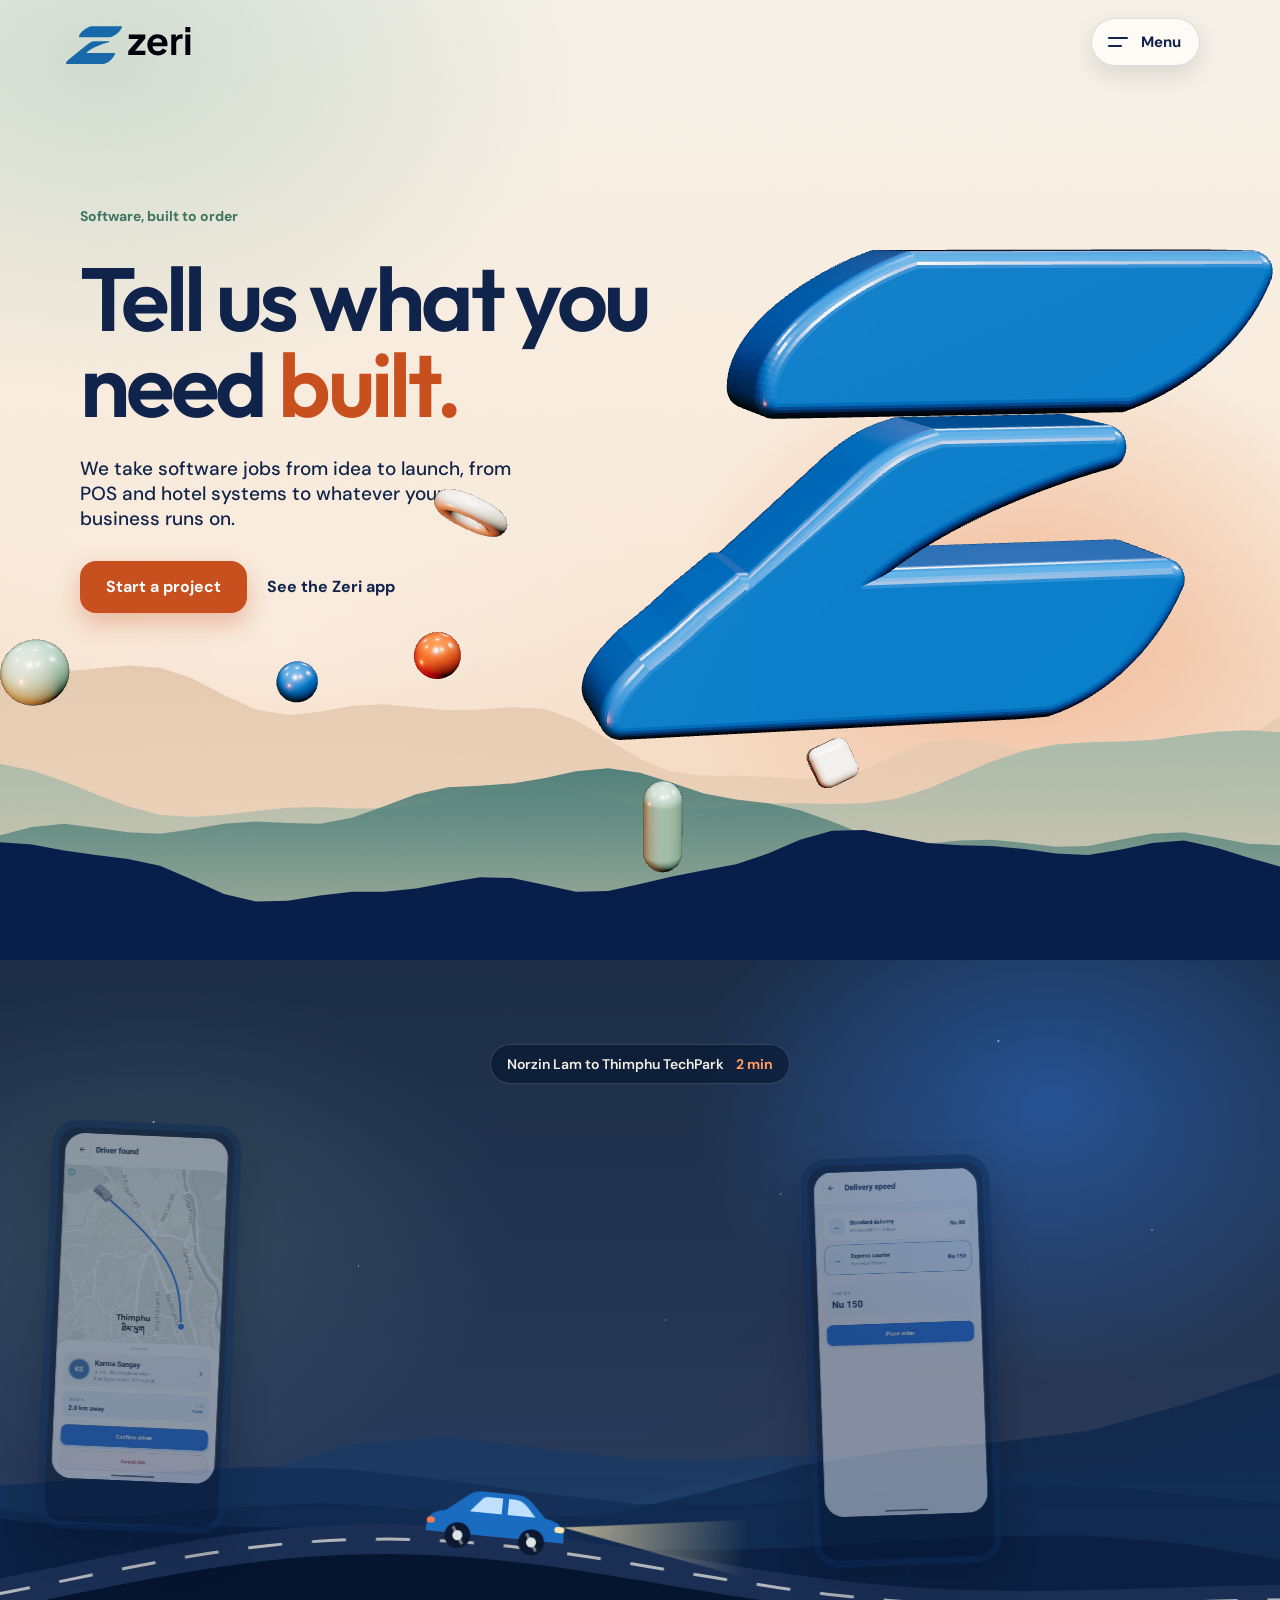
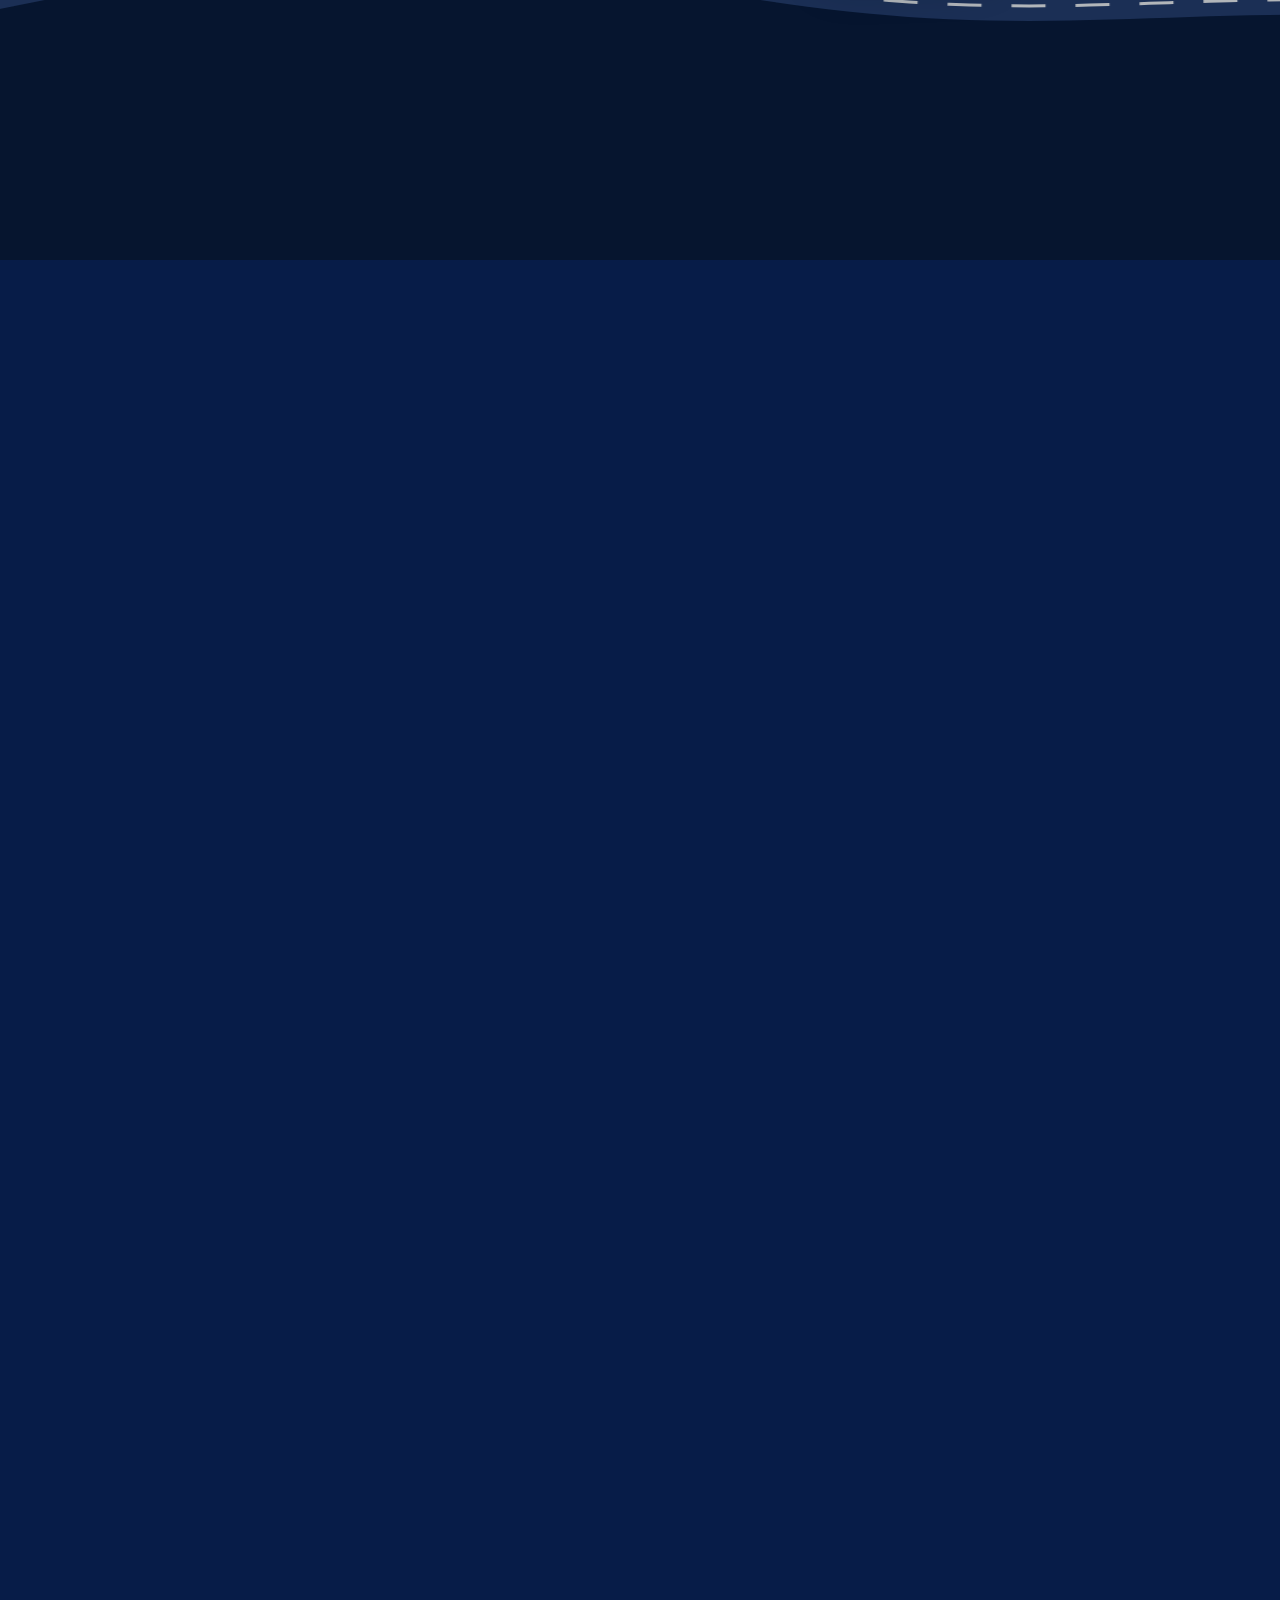
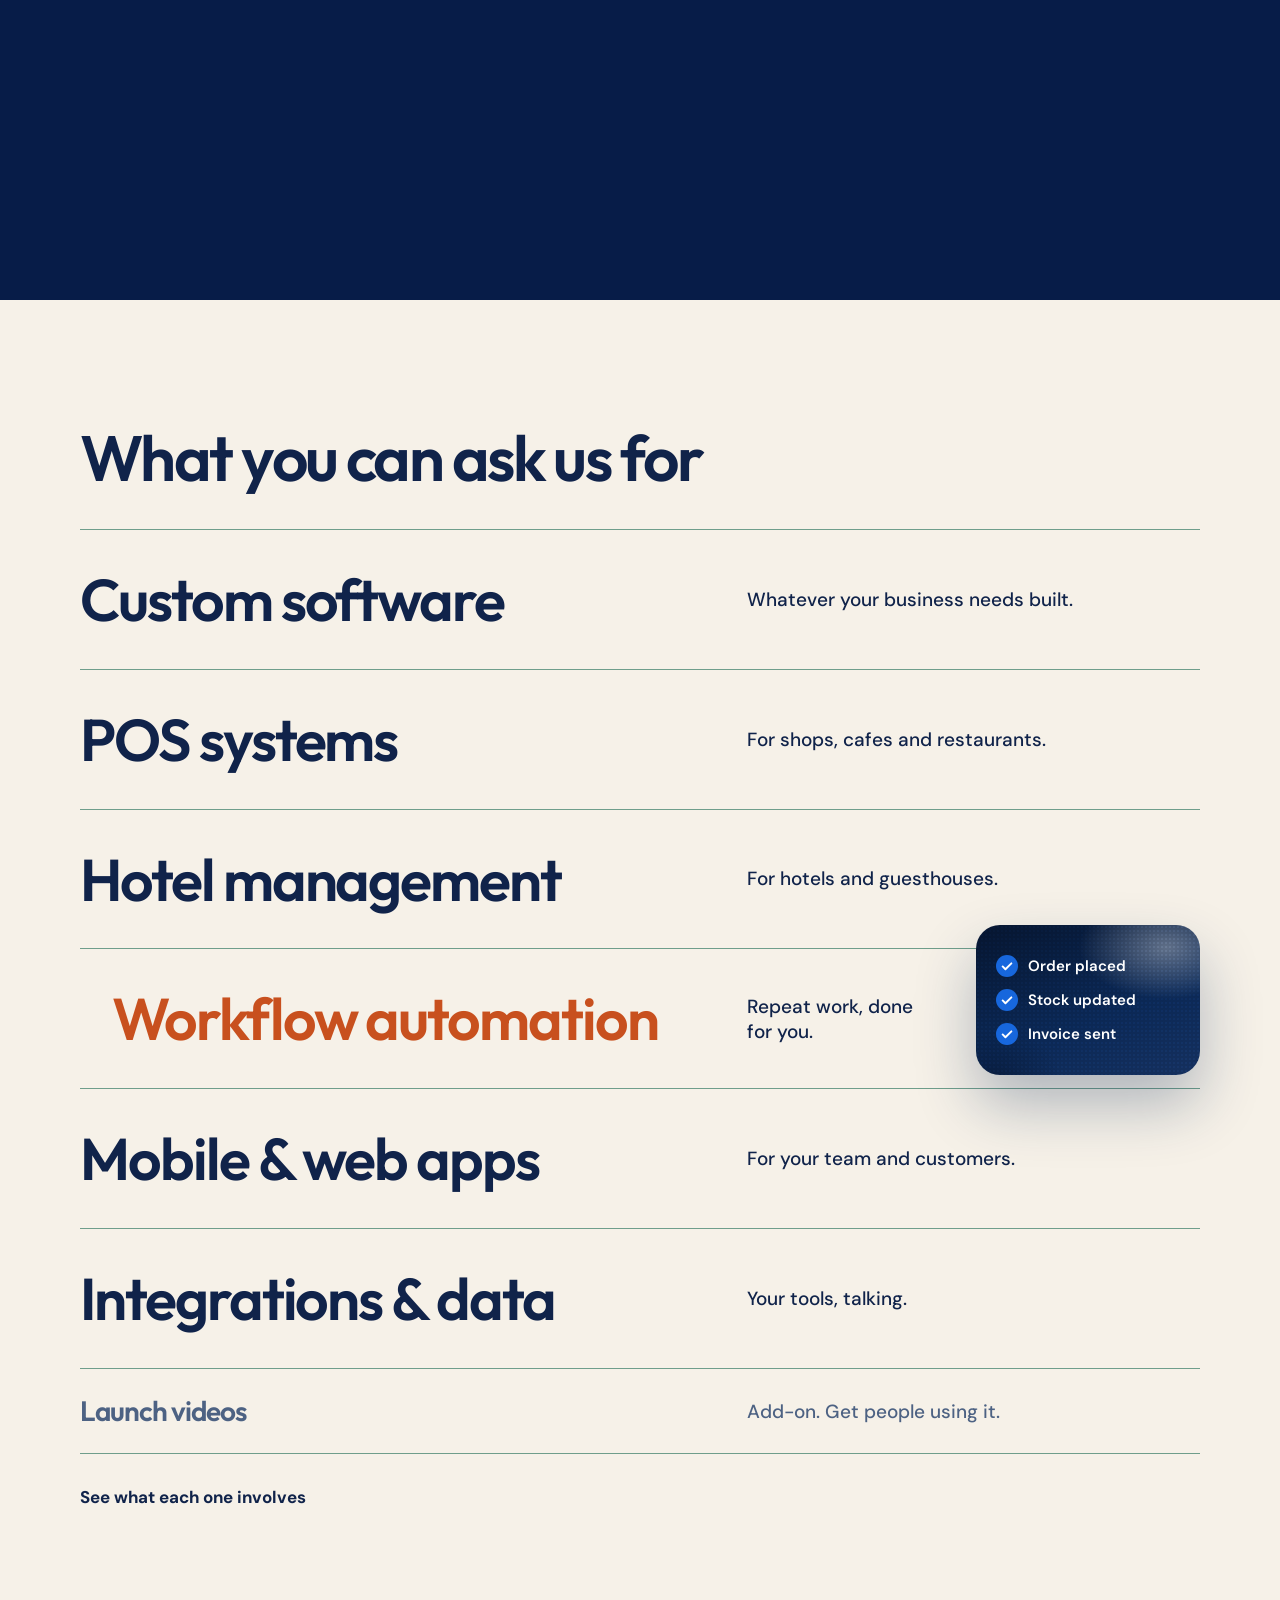
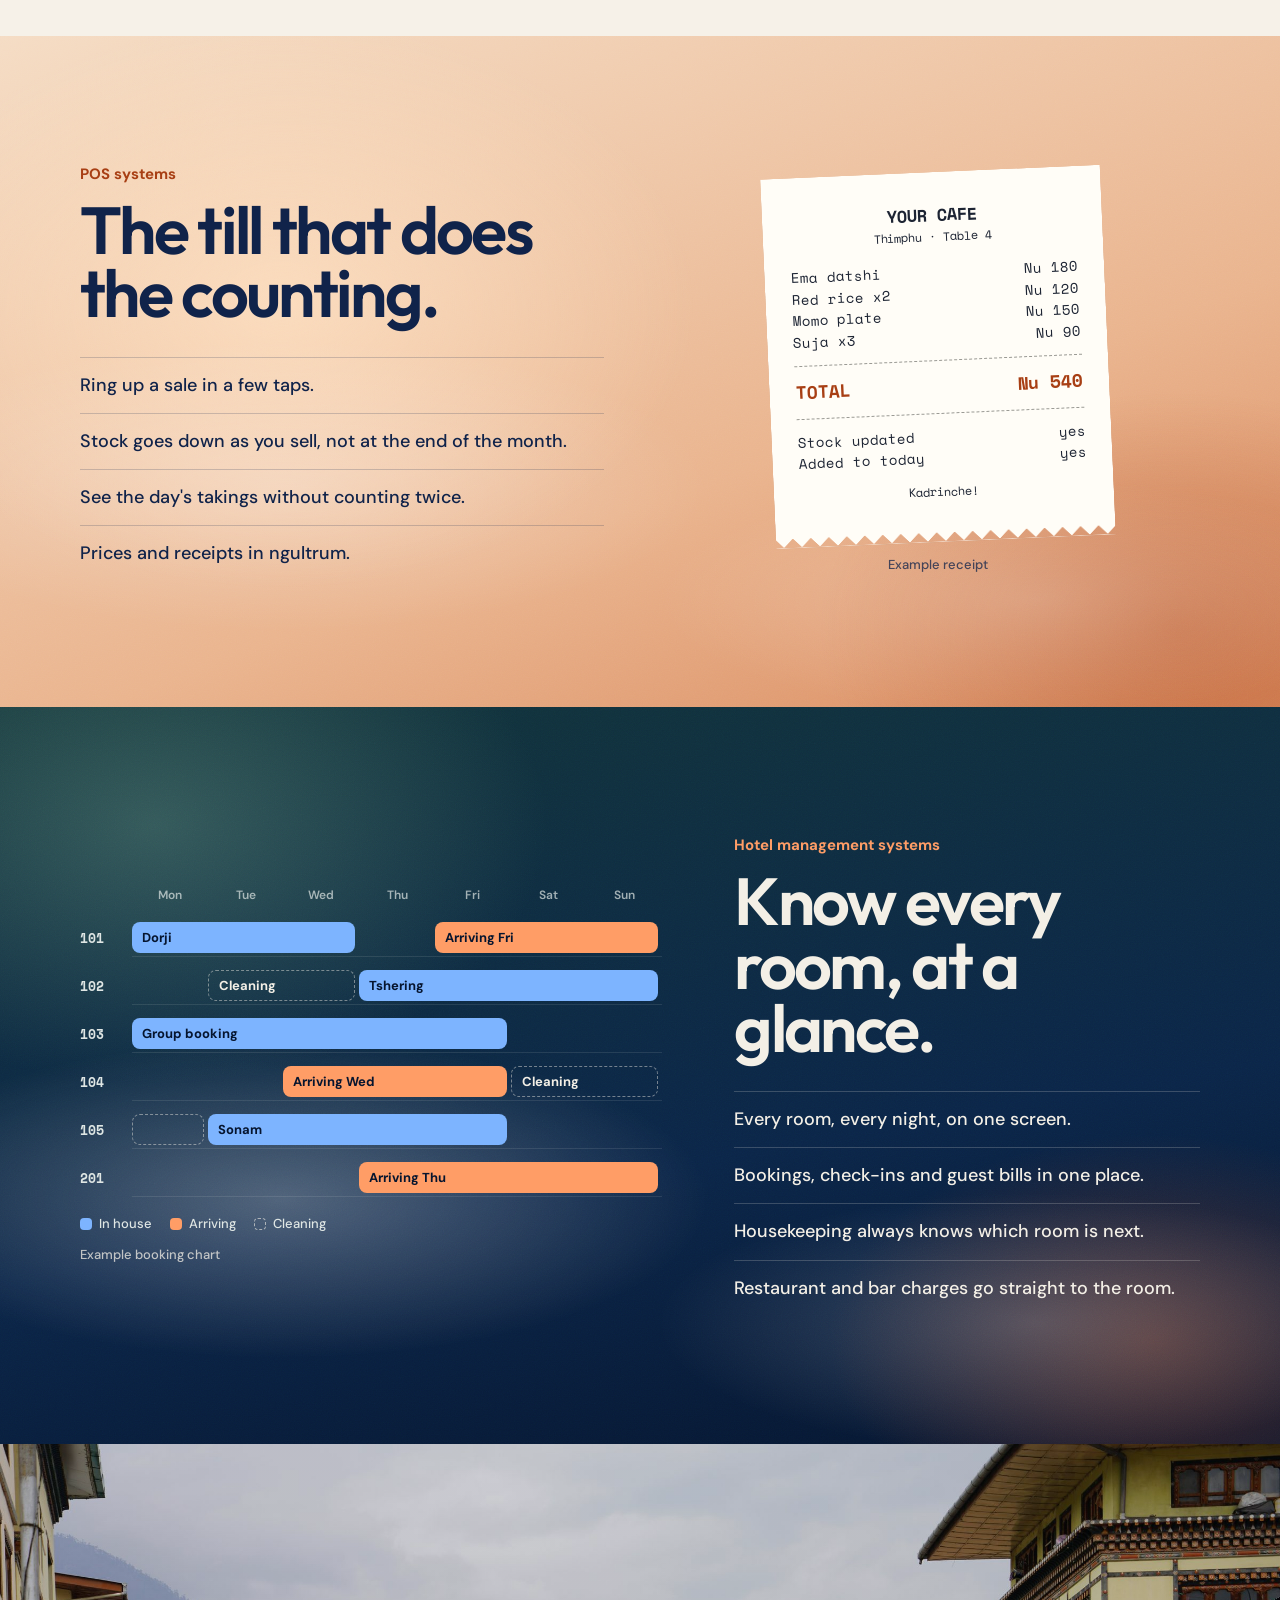
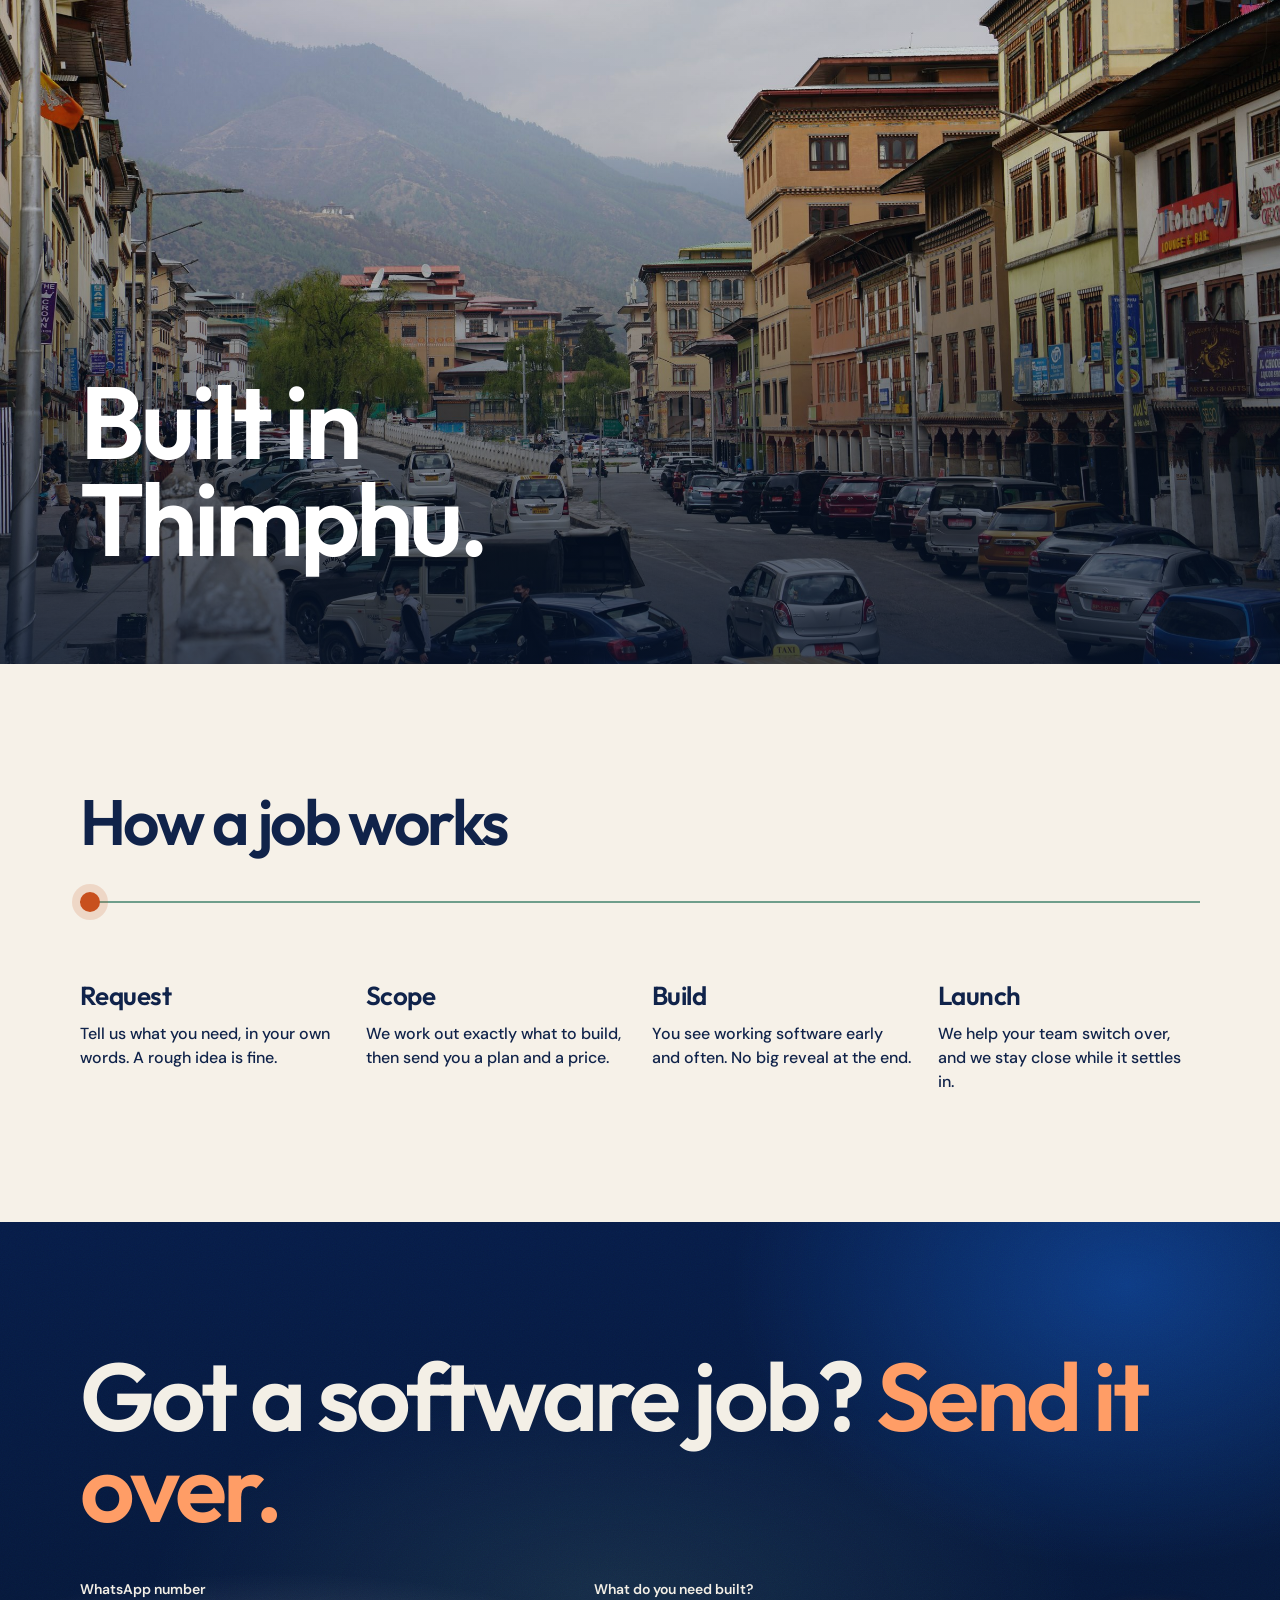
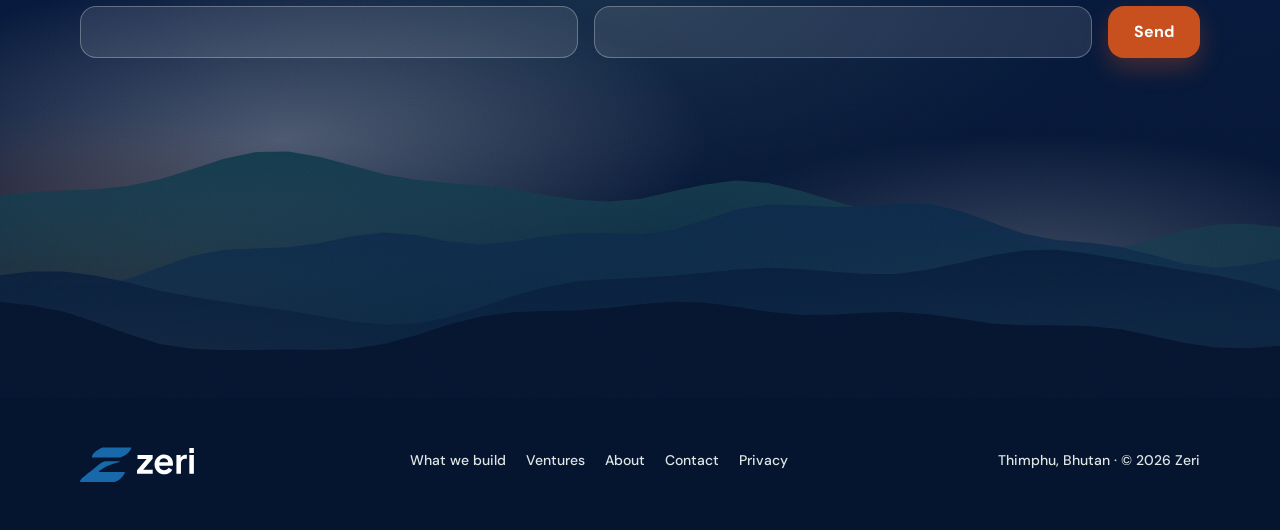
==== commit 29be7842: "Add scroll trip, animated menu and centred loader" ====
--- a/index.html
+++ b/index.html
@@ -14,20 +14,36 @@
 <script>document.documentElement.classList.add('js')</script>
 <script src="assets/site.js" defer></script>
 <script src="assets/mess.js" defer></script>
+<script src="assets/menu.js" defer></script>
 <script src="assets/loader.js" defer></script>
 <script type="importmap">{"imports":{"three":"./assets/three/three.module.min.js","three/addons/":"./assets/three/"}}</script>
 <script type="module" src="assets/hero3d.js"></script>
+<script src="assets/trip.js" defer></script>
 </head>
 <body>
 <div class="z">
-<div class="loader" id="loader" role="status" aria-label="Loading"><div class="l-panel p3"><svg class="l-edge" viewBox="0 0 1600 120" preserveAspectRatio="none" aria-hidden="true"><path fill="#a9c7b8" d="M0 0L1640 0L1640 84L1600 80L1560 77L1520 77L1480 79L1440 79L1400 76L1360 72L1320 71L1280 76L1240 84L1200 89L1160 90L1120 87L1080 86L1040 87L1000 87L960 82L920 72L880 60L840 51L800 48L760 46L720 42L680 36L640 32L600 34L560 40L520 46L480 47L440 45L400 42L360 42L320 43L280 43L240 38L200 31L160 27L120 30L80 37L40 43L0 47Z"/></svg></div><div class="l-panel p2"><svg class="l-edge" viewBox="0 0 1600 120" preserveAspectRatio="none" aria-hidden="true"><path fill="#c8501e" d="M0 0L1640 0L1640 58L1600 50L1560 37L1520 26L1480 22L1440 24L1400 28L1360 30L1320 32L1280 39L1240 50L1200 60L1160 64L1120 61L1080 58L1040 58L1000 62L960 65L920 66L880 67L840 72L800 83L760 94L720 100L680 97L640 92L600 87L560 84L520 78L480 67L440 56L400 49L360 49L320 53L280 55L240 53L200 49L160 48L120 48L80 46L40 38L0 28Z"/></svg></div><div class="l-panel p1"><svg class="l-edge" viewBox="0 0 1600 120" preserveAspectRatio="none" aria-hidden="true"><path fill="#06152f" d="M0 0L1640 0L1640 77L1600 79L1560 82L1520 82L1480 80L1440 76L1400 72L1360 70L1320 72L1280 76L1240 80L1200 83L1160 84L1120 81L1080 77L1040 74L1000 71L960 69L920 65L880 60L840 51L800 41L760 31L720 24L680 21L640 22L600 26L560 29L520 32L480 34L440 38L400 43L360 50L320 58L280 66L240 71L200 72L160 70L120 68L80 66L40 67L0 70Z"/></svg><div class="l-grid"></div><div class="l-mark"><div class="l-orbit"><i></i></div><div class="l-orbit two"><i></i></div><svg viewBox="20 16 106 74" aria-hidden="true"><path class="l-blade" pathLength="1" d="M53.0459 22H118.202C118.914 22.2236 119.076 22.5216 118.971 23.3383C115.034 34.1077 103.945 41.9711 93.408 45.3253H28.252C27.844 45.2714 27.6957 45.0929 27.6754 44.3693C27.6754 33.9829 44.7988 24.6464 53.0459 22Z"/><path class="l-blade" pathLength="1" d="M103.296 78.6747C104.144 78.8566 104.231 79.2241 104.173 80.013C99.8854 90.2916 91.1633 98.7651 80.3399 101.806L75.0044 102H0.657933C0.208317 101.917 0.0512179 101.727 0 101.044C0 97.7486 3.62481 94.6283 5.76602 92.3614L9.03343 89.8554L11.7242 87.7349L16.3371 83.6867L20.7577 80.2169L22.6797 78.6747H103.296Z"/><path class="l-blade" pathLength="1" d="M45.936 59.9759C50.2263 56.5172 52.8575 55.0168 58.208 53.6145H91.0075C91.2812 53.7372 91.3668 53.8244 91.4875 54C91.6742 54.5307 91.6476 54.8239 91.4875 55.3494C91.3931 55.5277 91.3078 55.6116 91.1031 55.7349C76.029 59.3347 55.5679 66.8531 43.8217 77.5181C43.5748 77.7374 43.4988 77.8636 43.4373 78.0964C43.4762 78.3957 43.574 78.5122 43.8217 78.6747H22.6797L45.936 59.9759Z"/></svg></div><div class="l-foot"><span class="l-word">Shaping</span><span class="l-count">000</span></div><div class="l-bar"><i></i></div></div></div><section class="atmos hero"><div class="sky dawn"></div><svg class="ridges" viewBox="0 0 1600 420" preserveAspectRatio="none" aria-hidden="true"><defs><linearGradient id="g0" x1="0" y1="0" x2="0" y2="1"><stop offset="0" stop-color="#e4c9ae"/><stop offset="1" stop-color="#e4c9ae" stop-opacity="0.25"/></linearGradient><linearGradient id="g1" x1="0" y1="0" x2="0" y2="1"><stop offset="0" stop-color="#a8b9a9"/><stop offset="1" stop-color="#a8b9a9" stop-opacity="0.25"/></linearGradient><linearGradient id="g2" x1="0" y1="0" x2="0" y2="1"><stop offset="0" stop-color="#4f7f78"/><stop offset="1" stop-color="#4f7f78" stop-opacity="0.25"/></linearGradient><linearGradient id="g3" x1="0" y1="0" x2="0" y2="1"><stop offset="0" stop-color="#071c48"/><stop offset="1" stop-color="#071c48" stop-opacity="1"/></linearGradient></defs><path fill="url(#g0)" d="M0 420L0 46L40 41L80 40L120 36L160 32L200 35L240 49L280 71L320 90L360 97L400 93L440 85L480 83L520 87L560 91L600 90L640 87L680 89L720 104L760 129L800 155L840 172L880 177L920 177L960 178L1000 181L1040 180L1080 169L1120 150L1160 133L1200 128L1240 134L1280 145L1320 151L1360 149L1400 144L1440 142L1480 143L1520 140L1560 125L1600 99L1640 71L1640 420Z"/><path fill="url(#g1)" d="M0 420L0 161L40 170L80 184L120 201L160 217L200 228L240 231L280 228L320 223L360 219L400 218L440 220L480 220L520 216L560 207L600 198L640 192L680 192L720 199L760 209L800 217L840 221L880 220L920 216L960 213L1000 213L1040 214L1080 213L1120 207L1160 194L1200 176L1240 158L1280 144L1320 136L1360 133L1400 132L1440 130L1480 124L1520 119L1560 117L1600 120L1640 129L1640 420Z"/><path fill="url(#g2)" d="M0 420L0 255L40 244L80 240L120 245L160 251L200 253L240 247L280 240L320 237L360 239L400 240L440 232L480 217L520 201L560 192L600 190L640 187L680 180L720 171L760 167L800 173L840 186L880 200L920 208L960 213L1000 222L1040 237L1080 254L1120 265L1160 266L1200 262L1240 261L1280 265L1320 270L1360 269L1400 261L1440 253L1480 251L1520 258L1560 266L1600 268L1640 265L1640 420Z"/><path fill="url(#g3)" d="M0 420L0 264L40 267L80 275L120 281L160 286L200 295L240 313L280 332L320 342L360 341L400 334L440 329L480 329L520 325L560 317L600 310L640 311L680 320L720 329L760 328L800 319L840 309L880 301L920 293L960 279L1000 261L1040 249L1080 248L1120 257L1160 265L1200 268L1240 269L1280 273L1320 279L1360 281L1400 274L1440 265L1480 262L1520 271L1560 284L1600 296L1640 304L1640 420Z"/></svg><div class="grain"></div><div class="h3d back" id="z3d" aria-hidden="true"><img class="z3d-fallback" src="assets/zeri-z.svg" alt=""></div><div class="wrap" style="width: 100%"><header class="top"><a class="logo" href="index.html" aria-label="Zeri home"><img src="assets/zeri-logo.svg" alt="Zeri"></a><nav aria-label="Main"><a href="what-we-build.html">What we build</a><a href="ventures.html">Ventures</a><a href="about.html">About</a><a href="contact.html">Contact</a></nav><details class="menu"><summary>Menu</summary><div><a href="what-we-build.html">What we build</a><a href="ventures.html">Ventures</a><a href="about.html">About</a><a href="contact.html">Contact</a></div></details></header></div><div class="wrap hero-grid"><div class="hero-copy"><p class="eyebrow">Software, built to order</p><h1 class="ed" style="font-size: clamp(56px, 7vw, 104px)">Tell us what you need <span class="em">built.</span></h1><p style="margin: 0; font-size: 19px; max-width: 34ch">We take software jobs from idea to launch, from POS and hotel systems to whatever your business runs on.</p><div class="hero-actions"><a class="btn" href="contact.html">Start a project</a><a class="text-link" href="#zeri-app">See the Zeri app</a></div></div></div><div class="h3d front" id="z3d-front" aria-hidden="true"></div></section><section class="atmos showcase night" id="zeri-app"><div class="sky night"></div><div class="grain"></div><div class="wrap">
-<div class="phone3d" id="phone3d" data-first="assets/img/strip-where.jpg" aria-hidden="true"><div class="phone3d-fallback"><div class="phone"><img src="assets/img/strip-where.jpg" alt=""></div></div></div>
-<div><p class="kicker">Our own app</p>
-<h2 class="ed" style="font-size: clamp(44px, 6vw, 88px)">Meet Zeri.</h2>
-<p class="lead" style="margin-top: 20px">Rides and deliveries across Thimphu. We built all of it: the rider app, the driver app, the admin console and the system behind them.</p>
-<ol class="app-steps"><li><button type="button" aria-pressed="true" data-shot="assets/img/strip-where.jpg">Book</button><p>Pick a place in Thimphu and see the fare before you go.</p></li><li><button type="button" aria-pressed="false" data-shot="assets/img/phone-rider.jpg">Track</button><p>Watch your driver come to you, right on the map.</p></li><li><button type="button" aria-pressed="false" data-shot="assets/img/strip-speed.jpg">Send</button><p>Parcels from the same app, standard or same-day.</p></li><li><button type="button" aria-pressed="false" data-shot="assets/img/phone-driver.jpg">Drive</button><p>Drivers get their own app for offers, pickups and earnings.</p></li></ol>
-<p class="demo-note">Real app screens with demo data.</p>
-<a class="text-link" href="ventures.html">See how Zeri is built</a></div></div></section><section id="services" class="sec"><div class="wrap"><h2 class="ed" style="font-size: clamp(40px, 5vw, 72px); margin-bottom: 40px">What you can ask us for</h2><div class="svc"><span class="nm">Custom software</span><p>Whatever your business needs built.</p></div><a class="svc" href="what-we-build.html#pos"><span class="nm">POS systems</span><p>For shops, cafes and restaurants.</p></a><a class="svc" href="what-we-build.html#hotels"><span class="nm">Hotel management</span><p>For hotels and guesthouses.</p></a><div class="svc act"><span class="nm">Workflow automation</span><p>Repeat work, done for you.</p><div class="img deep peek"><div class="flow"><span><svg viewBox="0 0 16 16" aria-hidden="true"><path d="M3 8.5l3.2 3.2L13 5" fill="none" stroke="currentColor" stroke-width="2.2" stroke-linecap="round" stroke-linejoin="round"/></svg>Order placed</span><span><svg viewBox="0 0 16 16" aria-hidden="true"><path d="M3 8.5l3.2 3.2L13 5" fill="none" stroke="currentColor" stroke-width="2.2" stroke-linecap="round" stroke-linejoin="round"/></svg>Stock updated</span><span><svg viewBox="0 0 16 16" aria-hidden="true"><path d="M3 8.5l3.2 3.2L13 5" fill="none" stroke="currentColor" stroke-width="2.2" stroke-linecap="round" stroke-linejoin="round"/></svg>Invoice sent</span></div></div></div><div class="svc"><span class="nm">Mobile &amp; web apps</span><p>For your team and customers.</p></div><div class="svc"><span class="nm">Integrations &amp; data</span><p>Your tools, talking.</p></div><div class="svc" style="padding: 28px 0; border-bottom: 1.5px solid var(--c-accent)"><span class="nm" style="font-size: 28px; color: #4d6283">Launch videos</span><p style="color: #4d6283">Add-on. Get people using it.</p></div><a class="more" href="what-we-build.html">See what each one involves</a></div></section><section class="atmos spread" id="pos"><div class="sky clay"></div><div class="grain"></div><div class="wrap"><div><p class="kicker">POS systems</p><h2 class="ed" style="font-size: clamp(40px, 5.2vw, 76px)">The till that does the counting.</h2><ul class="feat"><li>Ring up a sale in a few taps.</li><li>Stock goes down as you sell, not at the end of the month.</li><li>See the day's takings without counting twice.</li><li>Prices and receipts in ngultrum.</li></ul></div><div class="receipt-stage"><div class="receipt" role="img" aria-label="An example receipt in ngultrum"><h3>YOUR CAFE</h3><p class="r-sub">Thimphu &middot; Table 4</p><div class="r-row"><span>Ema datshi</span><span>Nu 180</span></div><div class="r-row"><span>Red rice x2</span><span>Nu 120</span></div><div class="r-row"><span>Momo plate</span><span>Nu 150</span></div><div class="r-row"><span>Suja x3</span><span>Nu 90</span></div><hr><div class="r-row r-total"><span>TOTAL</span><span>Nu 540</span></div><hr><div class="r-row"><span>Stock updated</span><span>yes</span></div><div class="r-row"><span>Added to today</span><span>yes</span></div><p class="r-foot">Kadrinche!</p></div><p class="sample">Example receipt</p></div></div></section><section class="atmos spread flip dusk-text" id="hotels"><div class="sky dusk"></div><div class="grain"></div><div class="wrap"><div><div class="tape" role="img" aria-label="An example hotel booking chart showing six rooms across a week"><span></span><span class="day">Mon</span><span class="day">Tue</span><span class="day">Wed</span><span class="day">Thu</span><span class="day">Fri</span><span class="day">Sat</span><span class="day">Sun</span><span class="room">101</span><div class="lane"><div class="stay in-house" style="--l:0.00%;--w:calc(42.86% - 4px);--d:0.00s">Dorji</div><div class="stay arriving" style="--l:57.14%;--w:calc(42.86% - 4px);--d:0.07s">Arriving Fri</div></div><span class="room">102</span><div class="lane"><div class="stay clean" style="--l:14.29%;--w:calc(28.57% - 4px);--d:0.07s">Cleaning</div><div class="stay in-house" style="--l:42.86%;--w:calc(57.14% - 4px);--d:0.14s">Tshering</div></div><span class="room">103</span><div class="lane"><div class="stay in-house" style="--l:0.00%;--w:calc(71.43% - 4px);--d:0.14s">Group booking</div></div><span class="room">104</span><div class="lane"><div class="stay arriving" style="--l:28.57%;--w:calc(42.86% - 4px);--d:0.21s">Arriving Wed</div><div class="stay clean" style="--l:71.43%;--w:calc(28.57% - 4px);--d:0.28s">Cleaning</div></div><span class="room">105</span><div class="lane"><div class="stay clean" style="--l:0.00%;--w:calc(14.29% - 4px);--d:0.28s"></div><div class="stay in-house" style="--l:14.29%;--w:calc(57.14% - 4px);--d:0.35s">Sonam</div></div><span class="room">201</span><div class="lane"><div class="stay arriving" style="--l:42.86%;--w:calc(57.14% - 4px);--d:0.35s">Arriving Thu</div></div></div><div class="tape-key"><span><i style="background:#7db4ff"></i>In house</span><span><i style="background:#ff9d66"></i>Arriving</span><span><i style="border:1.5px dashed rgba(243,239,230,.6)"></i>Cleaning</span></div><p class="sample">Example booking chart</p></div><div><p class="kicker">Hotel management systems</p><h2 class="ed" style="font-size: clamp(40px, 5.2vw, 76px)">Know every room, at a glance.</h2><ul class="feat"><li>Every room, every night, on one screen.</li><li>Bookings, check-ins and guest bills in one place.</li><li>Housekeeping always knows which room is next.</li><li>Restaurant and bar charges go straight to the room.</li></ul></div></div></section><section style="position: relative; height: 820px" class="reveal"><div class="img ph scrim" style="position: absolute; inset: 0; background-image:url(assets/img/thimphu-wide.jpg)"></div><div class="wrap" style="position: relative; z-index: 2; height: 100%; display: flex; align-items: flex-end; padding-bottom: 96px"><h2 class="ed" style="font-size: clamp(56px, 8vw, 124px); color: #fff; max-width: 9ch">Built in Thimphu.</h2></div></section><section class="sec"><div class="wrap" style="display: flex; flex-direction: column; gap: 48px"><h2 class="ed" style="font-size: clamp(40px, 5vw, 72px)">How a job works</h2><div class="track"></div><ol class="steps" style="grid-template-columns: repeat(auto-fit, minmax(200px, 1fr))"><li><b>Request</b><span>Tell us what you need, in your own words. A rough idea is fine.</span></li><li><b>Scope</b><span>We work out exactly what to build, then send you a plan and a price.</span></li><li><b>Build</b><span>You see working software early and often. No big reveal at the end.</span></li><li><b>Launch</b><span>We help your team switch over, and we stay close while it settles in.</span></li></ol></div></section><section id="contact" class="atmos closer night"><div class="sky night"></div><svg class="ridges" viewBox="0 0 1600 420" preserveAspectRatio="none" aria-hidden="true"><defs><linearGradient id="g4" x1="0" y1="0" x2="0" y2="1"><stop offset="0" stop-color="#143a4c"/><stop offset="1" stop-color="#143a4c" stop-opacity="0.25"/></linearGradient><linearGradient id="g5" x1="0" y1="0" x2="0" y2="1"><stop offset="0" stop-color="#0d2a4a"/><stop offset="1" stop-color="#0d2a4a" stop-opacity="0.25"/></linearGradient><linearGradient id="g6" x1="0" y1="0" x2="0" y2="1"><stop offset="0" stop-color="#091e3c"/><stop offset="1" stop-color="#091e3c" stop-opacity="0.25"/></linearGradient><linearGradient id="g7" x1="0" y1="0" x2="0" y2="1"><stop offset="0" stop-color="#06152f"/><stop offset="1" stop-color="#06152f" stop-opacity="1"/></linearGradient></defs><path fill="url(#g4)" d="M0 420L0 91L40 86L80 83L120 81L160 76L200 65L240 49L280 32L320 21L360 20L400 29L440 43L480 57L520 66L560 71L600 75L640 81L680 90L720 98L760 101L800 97L840 85L880 74L920 67L960 71L1000 83L1040 99L1080 114L1120 125L1160 133L1200 141L1240 153L1280 166L1320 177L1360 181L1400 176L1440 162L1480 148L1520 138L1560 137L1600 142L1640 150L1640 420Z"/><path fill="url(#g5)" d="M0 420L0 238L40 235L80 237L120 236L160 226L200 207L240 189L280 179L320 177L360 175L400 168L440 157L480 151L520 155L560 165L600 170L640 166L680 157L720 152L760 152L800 154L840 147L880 131L920 114L960 106L1000 107L1040 110L1080 109L1120 104L1160 104L1200 116L1240 135L1280 153L1320 163L1360 167L1400 174L1440 187L1480 201L1520 208L1560 203L1600 194L1640 190L1640 420Z"/><path fill="url(#g6)" d="M0 420L0 220L40 214L80 214L120 221L160 232L200 245L240 255L280 263L320 270L360 277L400 286L440 295L480 300L520 298L560 288L600 272L640 254L680 240L720 230L760 226L800 224L840 221L880 216L920 211L960 208L1000 210L1040 214L1080 218L1120 218L1160 211L1200 200L1240 188L1280 180L1320 179L1360 185L1400 194L1440 203L1480 212L1520 220L1560 231L1600 245L1640 262L1640 420Z"/><path fill="url(#g7)" d="M0 420L0 263L40 269L80 279L120 296L160 315L200 331L240 339L280 341L320 341L360 340L400 341L440 339L480 331L520 317L560 300L600 287L640 280L680 278L720 277L760 273L800 267L840 263L880 264L920 271L960 279L1000 284L1040 284L1080 281L1120 279L1160 283L1200 290L1240 298L1280 301L1320 301L1360 302L1400 307L1440 318L1480 329L1520 337L1560 338L1600 334L1640 328L1640 420Z"/></svg><div class="grain"></div><div class="wrap" style="display: flex; flex-direction: column; gap: 48px"><h2 class="ed" style="font-size: clamp(48px, 7.5vw, 112px)">Got a software job? <span class="em">Send it over.</span></h2><form class="js-form form-wide"><input class="hp" type="text" name="_honey" tabindex="-1" autocomplete="off" aria-hidden="true"><div class="g" style="grid-template-columns: 1fr 1fr auto; gap: 16px; align-items: end"><label class="field">WhatsApp number<input type="tel" name="phone" autocomplete="tel" required></label><label class="field">What do you need built?<input type="text" name="msg" required></label><button class="btn" type="submit">Send</button></div><p class="form-status" role="status"></p></form></div></section>
+<button class="menu-btn" type="button" aria-expanded="false" aria-controls="site-menu" aria-label="Open menu"><span class="mb-lines" aria-hidden="true"><i></i><i></i></span><span class="mb-text" aria-hidden="true"><b>Menu</b><b>Close</b></span></button><div class="site-menu" id="site-menu"><div class="sm-panel a"><svg class="l-edge" viewBox="0 0 1600 120" preserveAspectRatio="none" aria-hidden="true"><path fill="#a9c7b8" d="M0 0L1640 0L1640 39L1600 39L1560 40L1520 45L1480 56L1440 70L1400 82L1360 87L1320 85L1280 82L1240 79L1200 79L1160 79L1120 78L1080 75L1040 75L1000 79L960 87L920 93L880 93L840 86L800 75L760 66L720 59L680 53L640 47L600 40L560 36L520 37L480 43L440 49L400 52L360 47L320 40L280 33L240 30L200 30L160 31L120 31L80 32L40 39L0 50Z"/></svg></div><div class="sm-panel b"><svg class="l-edge" viewBox="0 0 1600 120" preserveAspectRatio="none" aria-hidden="true"><path fill="#c8501e" d="M0 0L1640 0L1640 88L1600 87L1560 84L1520 85L1480 86L1440 82L1400 74L1360 68L1320 69L1280 74L1240 76L1200 72L1160 67L1120 65L1080 64L1040 58L1000 45L960 32L920 26L880 26L840 26L800 25L760 27L720 37L680 51L640 63L600 67L560 69L520 73L480 79L440 80L400 75L360 70L320 71L280 77L240 82L200 81L160 80L120 82L80 86L40 83L0 72Z"/></svg></div><div class="sm-panel c"><svg class="l-edge" viewBox="0 0 1600 120" preserveAspectRatio="none" aria-hidden="true"><path fill="#06152f" d="M0 0L1640 0L1640 58L1600 69L1560 77L1520 81L1480 79L1440 75L1400 71L1360 70L1320 72L1280 74L1240 76L1200 76L1160 78L1120 82L1080 88L1040 96L1000 100L960 99L920 92L880 83L840 73L800 67L760 64L720 61L680 59L640 55L600 53L560 53L520 56L480 60L440 62L400 59L360 52L320 42L280 32L240 27L200 25L160 26L120 27L80 28L40 29L0 33Z"/></svg><div class="sm-glow"></div><nav class="sm-body" aria-label="Main"><div class="sm-links"><a href="index.html" style="--i:0" aria-current=page><span>Home<small>Back to the start</small></span></a><a href="what-we-build.html" style="--i:1"><span>What we build<small>Everything you can ask us for</small></span></a><a href="ventures.html" style="--i:2"><span>Ventures<small>Our own products</small></span></a><a href="about.html" style="--i:3"><span>About<small>Who we are</small></span></a><a href="contact.html" style="--i:4"><span>Contact<small>Send us a job</small></span></a></div><div class="sm-side"><p class="sm-lead">Got a software job?</p><p>Tell us what you need built. A few lines is enough to start.</p><a class="btn" href="contact.html">Start a project</a><p>Thimphu, Bhutan</p></div></nav></div></div>
+<div class="loader" id="loader" role="status" aria-label="Loading"><div class="l-panel p3"><svg class="l-edge" viewBox="0 0 1600 120" preserveAspectRatio="none" aria-hidden="true"><path fill="#a9c7b8" d="M0 0L1640 0L1640 84L1600 80L1560 77L1520 77L1480 79L1440 79L1400 76L1360 72L1320 71L1280 76L1240 84L1200 89L1160 90L1120 87L1080 86L1040 87L1000 87L960 82L920 72L880 60L840 51L800 48L760 46L720 42L680 36L640 32L600 34L560 40L520 46L480 47L440 45L400 42L360 42L320 43L280 43L240 38L200 31L160 27L120 30L80 37L40 43L0 47Z"/></svg></div><div class="l-panel p2"><svg class="l-edge" viewBox="0 0 1600 120" preserveAspectRatio="none" aria-hidden="true"><path fill="#c8501e" d="M0 0L1640 0L1640 58L1600 50L1560 37L1520 26L1480 22L1440 24L1400 28L1360 30L1320 32L1280 39L1240 50L1200 60L1160 64L1120 61L1080 58L1040 58L1000 62L960 65L920 66L880 67L840 72L800 83L760 94L720 100L680 97L640 92L600 87L560 84L520 78L480 67L440 56L400 49L360 49L320 53L280 55L240 53L200 49L160 48L120 48L80 46L40 38L0 28Z"/></svg></div><div class="l-panel p1"><svg class="l-edge" viewBox="0 0 1600 120" preserveAspectRatio="none" aria-hidden="true"><path fill="#06152f" d="M0 0L1640 0L1640 77L1600 79L1560 82L1520 82L1480 80L1440 76L1400 72L1360 70L1320 72L1280 76L1240 80L1200 83L1160 84L1120 81L1080 77L1040 74L1000 71L960 69L920 65L880 60L840 51L800 41L760 31L720 24L680 21L640 22L600 26L560 29L520 32L480 34L440 38L400 43L360 50L320 58L280 66L240 71L200 72L160 70L120 68L80 66L40 67L0 70Z"/></svg><div class="l-grid"></div><div class="l-mark"><div class="l-orbit"><i></i></div><div class="l-orbit two"><i></i></div><svg viewBox="0 22 119 80" aria-hidden="true"><path class="l-blade" pathLength="1" d="M53.0459 22H118.202C118.914 22.2236 119.076 22.5216 118.971 23.3383C115.034 34.1077 103.945 41.9711 93.408 45.3253H28.252C27.844 45.2714 27.6957 45.0929 27.6754 44.3693C27.6754 33.9829 44.7988 24.6464 53.0459 22Z"/><path class="l-blade" pathLength="1" d="M103.296 78.6747C104.144 78.8566 104.231 79.2241 104.173 80.013C99.8854 90.2916 91.1633 98.7651 80.3399 101.806L75.0044 102H0.657933C0.208317 101.917 0.0512179 101.727 0 101.044C0 97.7486 3.62481 94.6283 5.76602 92.3614L9.03343 89.8554L11.7242 87.7349L16.3371 83.6867L20.7577 80.2169L22.6797 78.6747H103.296Z"/><path class="l-blade" pathLength="1" d="M45.936 59.9759C50.2263 56.5172 52.8575 55.0168 58.208 53.6145H91.0075C91.2812 53.7372 91.3668 53.8244 91.4875 54C91.6742 54.5307 91.6476 54.8239 91.4875 55.3494C91.3931 55.5277 91.3078 55.6116 91.1031 55.7349C76.029 59.3347 55.5679 66.8531 43.8217 77.5181C43.5748 77.7374 43.4988 77.8636 43.4373 78.0964C43.4762 78.3957 43.574 78.5122 43.8217 78.6747H22.6797L45.936 59.9759Z"/></svg></div><div class="l-foot"><span class="l-word">Shaping</span><span class="l-count">000</span></div><div class="l-bar"><i></i></div></div></div><section class="atmos hero"><div class="sky dawn"></div><svg class="ridges" viewBox="0 0 1600 420" preserveAspectRatio="none" aria-hidden="true"><defs><linearGradient id="g6" x1="0" y1="0" x2="0" y2="1"><stop offset="0" stop-color="#e4c9ae"/><stop offset="1" stop-color="#e4c9ae" stop-opacity="0.25"/></linearGradient><linearGradient id="g7" x1="0" y1="0" x2="0" y2="1"><stop offset="0" stop-color="#a8b9a9"/><stop offset="1" stop-color="#a8b9a9" stop-opacity="0.25"/></linearGradient><linearGradient id="g8" x1="0" y1="0" x2="0" y2="1"><stop offset="0" stop-color="#4f7f78"/><stop offset="1" stop-color="#4f7f78" stop-opacity="0.25"/></linearGradient><linearGradient id="g9" x1="0" y1="0" x2="0" y2="1"><stop offset="0" stop-color="#071c48"/><stop offset="1" stop-color="#071c48" stop-opacity="1"/></linearGradient></defs><path fill="url(#g6)" d="M0 420L0 46L40 41L80 40L120 36L160 32L200 35L240 49L280 71L320 90L360 97L400 93L440 85L480 83L520 87L560 91L600 90L640 87L680 89L720 104L760 129L800 155L840 172L880 177L920 177L960 178L1000 181L1040 180L1080 169L1120 150L1160 133L1200 128L1240 134L1280 145L1320 151L1360 149L1400 144L1440 142L1480 143L1520 140L1560 125L1600 99L1640 71L1640 420Z"/><path fill="url(#g7)" d="M0 420L0 161L40 170L80 184L120 201L160 217L200 228L240 231L280 228L320 223L360 219L400 218L440 220L480 220L520 216L560 207L600 198L640 192L680 192L720 199L760 209L800 217L840 221L880 220L920 216L960 213L1000 213L1040 214L1080 213L1120 207L1160 194L1200 176L1240 158L1280 144L1320 136L1360 133L1400 132L1440 130L1480 124L1520 119L1560 117L1600 120L1640 129L1640 420Z"/><path fill="url(#g8)" d="M0 420L0 255L40 244L80 240L120 245L160 251L200 253L240 247L280 240L320 237L360 239L400 240L440 232L480 217L520 201L560 192L600 190L640 187L680 180L720 171L760 167L800 173L840 186L880 200L920 208L960 213L1000 222L1040 237L1080 254L1120 265L1160 266L1200 262L1240 261L1280 265L1320 270L1360 269L1400 261L1440 253L1480 251L1520 258L1560 266L1600 268L1640 265L1640 420Z"/><path fill="url(#g9)" d="M0 420L0 264L40 267L80 275L120 281L160 286L200 295L240 313L280 332L320 342L360 341L400 334L440 329L480 329L520 325L560 317L600 310L640 311L680 320L720 329L760 328L800 319L840 309L880 301L920 293L960 279L1000 261L1040 249L1080 248L1120 257L1160 265L1200 268L1240 269L1280 273L1320 279L1360 281L1400 274L1440 265L1480 262L1520 271L1560 284L1600 296L1640 304L1640 420Z"/></svg><div class="grain"></div><div class="h3d back" id="z3d" aria-hidden="true"><img class="z3d-fallback" src="assets/zeri-z.svg" alt=""></div><div class="wrap" style="width: 100%"><header class="top"><a class="logo" href="index.html" aria-label="Zeri home"><img src="assets/zeri-logo.svg" alt="Zeri"></a></header></div><div class="wrap hero-grid"><div class="hero-copy"><p class="eyebrow">Software, built to order</p><h1 class="ed" style="font-size: clamp(56px, 7vw, 104px)">Tell us what you need <span class="em">built.</span></h1><p style="margin: 0; font-size: 19px; max-width: 34ch">We take software jobs from idea to launch, from POS and hotel systems to whatever your business runs on.</p><div class="hero-actions"><a class="btn" href="contact.html">Start a project</a><a class="text-link" href="#zeri-app">See the Zeri app</a></div></div></div><div class="h3d front" id="z3d-front" aria-hidden="true"></div></section><section class="trip" id="zeri-app" aria-label="The Zeri app"><div class="trip-stage">
+<div class="trip-sky"></div><div class="trip-dawn"></div><div class="trip-stars"></div><div class="trip-layer" data-depth="0.18"><svg class="ridges" viewBox="0 0 1600 420" preserveAspectRatio="none" aria-hidden="true"><defs><linearGradient id="g0" x1="0" y1="0" x2="0" y2="1"><stop offset="0" stop-color="#2a4f7a"/><stop offset="1" stop-color="#2a4f7a" stop-opacity="0.25"/></linearGradient><linearGradient id="g1" x1="0" y1="0" x2="0" y2="1"><stop offset="0" stop-color="#20426e"/><stop offset="1" stop-color="#20426e" stop-opacity="1"/></linearGradient></defs><path fill="url(#g0)" d="M0 420L0 116L40 131L80 143L120 155L160 169L200 184L240 195L280 195L320 181L360 158L400 138L440 126L480 125L520 129L560 133L600 131L640 126L680 121L720 119L760 116L800 107L840 88L880 62L920 38L960 24L1000 25L1040 37L1080 52L1120 64L1160 71L1200 77L1240 85L1280 95L1320 103L1360 103L1400 95L1440 86L1480 85L1520 96L1560 119L1600 145L1640 165L1640 420Z"/><path fill="url(#g1)" d="M0 420L0 120L40 133L80 144L120 154L160 165L200 180L240 197L280 212L320 219L360 218L400 210L440 200L480 195L520 196L560 202L600 208L640 211L680 210L720 209L760 211L800 216L840 222L880 222L920 214L960 197L1000 175L1040 153L1080 138L1120 129L1160 124L1200 119L1240 114L1280 109L1320 109L1360 117L1400 130L1440 146L1480 156L1520 159L1560 155L1600 149L1640 146L1640 420Z"/></svg></div><div class="trip-layer" data-depth="0.34"><svg class="ridges" viewBox="0 0 1600 420" preserveAspectRatio="none" aria-hidden="true"><defs><linearGradient id="g2" x1="0" y1="0" x2="0" y2="1"><stop offset="0" stop-color="#1a3a64"/><stop offset="1" stop-color="#1a3a64" stop-opacity="0.25"/></linearGradient><linearGradient id="g3" x1="0" y1="0" x2="0" y2="1"><stop offset="0" stop-color="#143058"/><stop offset="1" stop-color="#143058" stop-opacity="1"/></linearGradient></defs><path fill="url(#g2)" d="M0 420L0 150L40 172L80 185L120 183L160 176L200 173L240 170L280 156L320 130L360 107L400 101L440 110L480 119L520 118L560 115L600 120L640 127L680 122L720 100L760 72L800 54L840 51L880 51L920 46L960 43L1000 52L1040 72L1080 87L1120 83L1160 68L1200 55L1240 51L1280 49L1320 40L1360 31L1400 35L1440 58L1480 85L1520 100L1560 102L1600 104L1640 111L1640 420Z"/><path fill="url(#g3)" d="M0 420L0 188L40 167L80 152L120 145L160 142L200 140L240 135L280 128L320 124L360 126L400 134L440 144L480 152L520 153L560 148L600 141L640 138L680 140L720 147L760 154L800 160L840 162L880 165L920 173L960 187L1000 207L1040 226L1080 239L1120 243L1160 241L1200 236L1240 231L1280 227L1320 221L1360 210L1400 192L1440 169L1480 149L1520 135L1560 130L1600 131L1640 133L1640 420Z"/></svg></div><div class="trip-layer" data-depth="0.55"><svg class="ridges" viewBox="0 0 1600 420" preserveAspectRatio="none" aria-hidden="true"><defs><linearGradient id="g4" x1="0" y1="0" x2="0" y2="1"><stop offset="0" stop-color="#10294d"/><stop offset="1" stop-color="#10294d" stop-opacity="0.25"/></linearGradient><linearGradient id="g5" x1="0" y1="0" x2="0" y2="1"><stop offset="0" stop-color="#0b2042"/><stop offset="1" stop-color="#0b2042" stop-opacity="1"/></linearGradient></defs><path fill="url(#g4)" d="M0 420L0 152L40 141L80 140L120 147L160 151L200 145L240 136L280 136L320 147L360 160L400 162L440 155L480 151L520 156L560 163L600 160L640 143L680 123L720 111L760 106L800 97L840 77L880 53L920 39L960 38L1000 41L1040 38L1080 30L1120 28L1160 40L1200 59L1240 73L1280 77L1320 78L1360 88L1400 105L1440 117L1480 117L1520 109L1560 106L1600 113L1640 123L1640 420Z"/><path fill="url(#g5)" d="M0 420L0 111L40 108L80 103L120 100L160 102L200 111L240 126L280 143L320 157L360 166L400 169L440 169L480 170L520 173L560 179L600 185L640 187L680 185L720 180L760 176L800 176L840 182L880 194L920 208L960 219L1000 226L1040 229L1080 229L1120 231L1160 234L1200 239L1240 240L1280 234L1320 222L1360 204L1400 185L1440 170L1480 160L1520 155L1560 151L1600 146L1640 139L1640 420Z"/></svg></div>
+<div class="trip-world"><svg class="trip-ground" viewBox="0 0 4000 900" aria-hidden="true"><path fill="#06152f" d="M-20 635.5L0 640.0L20 644.5L40 648.9L60 653.3L80 657.5L100 661.6L120 665.5L140 669.2L160 672.7L180 675.8L200 678.6L220 681.2L240 683.4L260 685.2L280 686.7L300 687.8L320 688.6L340 689.0L360 689.0L380 688.8L400 688.2L420 687.3L440 686.2L460 684.8L480 683.3L500 681.5L520 679.6L540 677.6L560 675.5L580 673.4L600 671.3L620 669.2L640 667.1L660 665.2L680 663.3L700 661.6L720 660.0L740 658.7L760 657.5L780 656.5L800 655.8L820 655.3L840 654.9L860 654.8L880 655.0L900 655.3L920 655.7L940 656.4L960 657.1L980 658.0L1000 659.0L1020 660.0L1040 661.1L1060 662.1L1080 663.1L1100 664.1L1120 664.9L1140 665.6L1160 666.1L1180 666.5L1200 666.6L1220 666.5L1240 666.2L1260 665.5L1280 664.6L1300 663.4L1320 661.9L1340 660.0L1360 657.9L1380 655.5L1400 652.8L1420 649.8L1440 646.6L1460 643.2L1480 639.6L1500 635.8L1520 631.8L1540 627.8L1560 623.7L1580 619.6L1600 615.5L1620 611.5L1640 607.5L1660 603.7L1680 600.0L1700 596.5L1720 593.3L1740 590.4L1760 587.7L1780 585.4L1800 583.4L1820 581.8L1840 580.5L1860 579.6L1880 579.2L1900 579.1L1920 579.4L1940 580.1L1960 581.1L1980 582.5L2000 584.2L2020 586.3L2040 588.6L2060 591.2L2080 594.0L2100 597.0L2120 600.1L2140 603.4L2160 606.7L2180 610.1L2200 613.5L2220 616.8L2240 620.1L2260 623.2L2280 626.3L2300 629.2L2320 631.9L2340 634.4L2360 636.6L2380 638.7L2400 640.4L2420 642.0L2440 643.2L2460 644.3L2480 645.0L2500 645.5L2520 645.8L2540 645.9L2560 645.8L2580 645.6L2600 645.1L2620 644.6L2640 644.0L2660 643.3L2680 642.7L2700 642.0L2720 641.3L2740 640.8L2760 640.3L2780 640.0L2800 639.8L2820 639.8L2840 639.9L2860 640.3L2880 641.0L2900 641.8L2920 642.9L2940 644.3L2960 645.9L2980 647.7L3000 649.8L3020 652.1L3040 654.5L3060 657.2L3080 660.0L3100 662.9L3120 666.0L3140 669.0L3160 672.2L3180 675.3L3200 678.3L3220 681.3L3240 684.2L3260 686.9L3280 689.4L3300 691.7L3320 693.8L3340 695.6L3360 697.0L3380 698.1L3400 698.9L3420 699.3L3440 699.4L3460 699.0L3480 698.3L3500 697.2L3520 695.7L3540 693.8L3560 691.6L3580 689.0L3600 686.1L3620 683.0L3640 679.5L3660 675.9L3680 672.0L3700 668.0L3720 663.9L3740 659.7L3760 655.4L3780 651.2L3800 646.9L3820 642.8L3840 638.8L3860 634.9L3880 631.2L3900 627.6L3920 624.4L3940 621.4L3960 618.6L3980 616.2L4000 614.1L4020 612.2L4020 900L-20 900Z"/></svg><svg class="trip-road" viewBox="0 0 4000 900" aria-hidden="true"><path d="M-20 635.5L0 640.0L20 644.5L40 648.9L60 653.3L80 657.5L100 661.6L120 665.5L140 669.2L160 672.7L180 675.8L200 678.6L220 681.2L240 683.4L260 685.2L280 686.7L300 687.8L320 688.6L340 689.0L360 689.0L380 688.8L400 688.2L420 687.3L440 686.2L460 684.8L480 683.3L500 681.5L520 679.6L540 677.6L560 675.5L580 673.4L600 671.3L620 669.2L640 667.1L660 665.2L680 663.3L700 661.6L720 660.0L740 658.7L760 657.5L780 656.5L800 655.8L820 655.3L840 654.9L860 654.8L880 655.0L900 655.3L920 655.7L940 656.4L960 657.1L980 658.0L1000 659.0L1020 660.0L1040 661.1L1060 662.1L1080 663.1L1100 664.1L1120 664.9L1140 665.6L1160 666.1L1180 666.5L1200 666.6L1220 666.5L1240 666.2L1260 665.5L1280 664.6L1300 663.4L1320 661.9L1340 660.0L1360 657.9L1380 655.5L1400 652.8L1420 649.8L1440 646.6L1460 643.2L1480 639.6L1500 635.8L1520 631.8L1540 627.8L1560 623.7L1580 619.6L1600 615.5L1620 611.5L1640 607.5L1660 603.7L1680 600.0L1700 596.5L1720 593.3L1740 590.4L1760 587.7L1780 585.4L1800 583.4L1820 581.8L1840 580.5L1860 579.6L1880 579.2L1900 579.1L1920 579.4L1940 580.1L1960 581.1L1980 582.5L2000 584.2L2020 586.3L2040 588.6L2060 591.2L2080 594.0L2100 597.0L2120 600.1L2140 603.4L2160 606.7L2180 610.1L2200 613.5L2220 616.8L2240 620.1L2260 623.2L2280 626.3L2300 629.2L2320 631.9L2340 634.4L2360 636.6L2380 638.7L2400 640.4L2420 642.0L2440 643.2L2460 644.3L2480 645.0L2500 645.5L2520 645.8L2540 645.9L2560 645.8L2580 645.6L2600 645.1L2620 644.6L2640 644.0L2660 643.3L2680 642.7L2700 642.0L2720 641.3L2740 640.8L2760 640.3L2780 640.0L2800 639.8L2820 639.8L2840 639.9L2860 640.3L2880 641.0L2900 641.8L2920 642.9L2940 644.3L2960 645.9L2980 647.7L3000 649.8L3020 652.1L3040 654.5L3060 657.2L3080 660.0L3100 662.9L3120 666.0L3140 669.0L3160 672.2L3180 675.3L3200 678.3L3220 681.3L3240 684.2L3260 686.9L3280 689.4L3300 691.7L3320 693.8L3340 695.6L3360 697.0L3380 698.1L3400 698.9L3420 699.3L3440 699.4L3460 699.0L3480 698.3L3500 697.2L3520 695.7L3540 693.8L3560 691.6L3580 689.0L3600 686.1L3620 683.0L3640 679.5L3660 675.9L3680 672.0L3700 668.0L3720 663.9L3740 659.7L3760 655.4L3780 651.2L3800 646.9L3820 642.8L3840 638.8L3860 634.9L3880 631.2L3900 627.6L3920 624.4L3940 621.4L3960 618.6L3980 616.2L4000 614.1L4020 612.2" fill="none" stroke="#1b2f55" stroke-width="30"/><path d="M-20 635.5L0 640.0L20 644.5L40 648.9L60 653.3L80 657.5L100 661.6L120 665.5L140 669.2L160 672.7L180 675.8L200 678.6L220 681.2L240 683.4L260 685.2L280 686.7L300 687.8L320 688.6L340 689.0L360 689.0L380 688.8L400 688.2L420 687.3L440 686.2L460 684.8L480 683.3L500 681.5L520 679.6L540 677.6L560 675.5L580 673.4L600 671.3L620 669.2L640 667.1L660 665.2L680 663.3L700 661.6L720 660.0L740 658.7L760 657.5L780 656.5L800 655.8L820 655.3L840 654.9L860 654.8L880 655.0L900 655.3L920 655.7L940 656.4L960 657.1L980 658.0L1000 659.0L1020 660.0L1040 661.1L1060 662.1L1080 663.1L1100 664.1L1120 664.9L1140 665.6L1160 666.1L1180 666.5L1200 666.6L1220 666.5L1240 666.2L1260 665.5L1280 664.6L1300 663.4L1320 661.9L1340 660.0L1360 657.9L1380 655.5L1400 652.8L1420 649.8L1440 646.6L1460 643.2L1480 639.6L1500 635.8L1520 631.8L1540 627.8L1560 623.7L1580 619.6L1600 615.5L1620 611.5L1640 607.5L1660 603.7L1680 600.0L1700 596.5L1720 593.3L1740 590.4L1760 587.7L1780 585.4L1800 583.4L1820 581.8L1840 580.5L1860 579.6L1880 579.2L1900 579.1L1920 579.4L1940 580.1L1960 581.1L1980 582.5L2000 584.2L2020 586.3L2040 588.6L2060 591.2L2080 594.0L2100 597.0L2120 600.1L2140 603.4L2160 606.7L2180 610.1L2200 613.5L2220 616.8L2240 620.1L2260 623.2L2280 626.3L2300 629.2L2320 631.9L2340 634.4L2360 636.6L2380 638.7L2400 640.4L2420 642.0L2440 643.2L2460 644.3L2480 645.0L2500 645.5L2520 645.8L2540 645.9L2560 645.8L2580 645.6L2600 645.1L2620 644.6L2640 644.0L2660 643.3L2680 642.7L2700 642.0L2720 641.3L2740 640.8L2760 640.3L2780 640.0L2800 639.8L2820 639.8L2840 639.9L2860 640.3L2880 641.0L2900 641.8L2920 642.9L2940 644.3L2960 645.9L2980 647.7L3000 649.8L3020 652.1L3040 654.5L3060 657.2L3080 660.0L3100 662.9L3120 666.0L3140 669.0L3160 672.2L3180 675.3L3200 678.3L3220 681.3L3240 684.2L3260 686.9L3280 689.4L3300 691.7L3320 693.8L3340 695.6L3360 697.0L3380 698.1L3400 698.9L3420 699.3L3440 699.4L3460 699.0L3480 698.3L3500 697.2L3520 695.7L3540 693.8L3560 691.6L3580 689.0L3600 686.1L3620 683.0L3640 679.5L3660 675.9L3680 672.0L3700 668.0L3720 663.9L3740 659.7L3760 655.4L3780 651.2L3800 646.9L3820 642.8L3840 638.8L3860 634.9L3880 631.2L3900 627.6L3920 624.4L3940 621.4L3960 618.6L3980 616.2L4000 614.1L4020 612.2" fill="none" stroke="#f3efe6" stroke-opacity=".7" stroke-width="3" stroke-dasharray="34 30"/></svg><div class="trip-stop" data-x="860" style="--x:860px;--y:639px;--tilt:-3deg"><div class="phone"><img src="assets/img/strip-where.jpg" alt="The Zeri app showing nearby Thimphu destinations"></div><h3>Book</h3><p>Pick a place in Thimphu and see the fare before you go.</p></div><div class="trip-stop" data-x="1640" style="--x:1640px;--y:592px;--tilt:2.5deg"><div class="phone"><img src="assets/img/phone-rider.jpg" alt="The Zeri app showing a driver on the way"></div><h3>Track</h3><p>Watch your driver come to you, right on the map.</p></div><div class="trip-stop" data-x="2420" style="--x:2420px;--y:626px;--tilt:-2deg"><div class="phone"><img src="assets/img/strip-speed.jpg" alt="The Zeri app showing parcel delivery speeds"></div><h3>Send</h3><p>Parcels from the same app, standard or same-day.</p></div><div class="trip-stop" data-x="3200" style="--x:3200px;--y:662px;--tilt:3deg"><div class="phone"><img src="assets/img/phone-driver.jpg" alt="The Zeri driver app showing a new ride request"></div><h3>Drive</h3><p>Drivers get their own app for offers, pickups and earnings.</p></div><div class="trip-car" aria-hidden="true"><svg viewBox="0 0 150 66">
+<defs><linearGradient id="beam" x1="0" x2="1"><stop offset="0" stop-color="#ffe9b0" stop-opacity=".7"/><stop offset="1" stop-color="#ffe9b0" stop-opacity="0"/></linearGradient></defs>
+<path class="trip-beam" d="M144 34L330 8L330 66Z" fill="url(#beam)"/>
+<path d="M8 44C8 34 14 30 26 28L46 12C50 8 56 6 62 6H94C102 6 108 9 114 15L126 27C138 29 146 33 146 44V50H8Z" fill="#1a6cc0"/>
+<path d="M50 27L62 13C63 12 65 11 67 11H82V27ZM88 11H94C99 11 103 13 107 17L116 27H88Z" fill="#bfe0ff"/>
+<rect x="136" y="34" width="10" height="6" rx="3" fill="#ffe9b0"/><rect x="8" y="36" width="8" height="6" rx="3" fill="#ff7a4a"/>
+<g class="trip-wheel"><circle cx="40" cy="52" r="13" fill="#0b1830"/><circle cx="40" cy="52" r="5" fill="#dfe6e4"/><rect x="38.5" y="42" width="3" height="20" fill="#dfe6e4" opacity=".5"/></g>
+<g class="trip-wheel"><circle cx="114" cy="52" r="13" fill="#0b1830"/><circle cx="114" cy="52" r="5" fill="#dfe6e4"/><rect x="112.5" y="42" width="3" height="20" fill="#dfe6e4" opacity=".5"/></g>
+</svg></div>
+<img class="trip-achu" src="assets/img/achu-wave.webp" alt="Achu, the Zeri mascot, waving at the end of the road" style="--achu-y:635px"></div>
+<div class="trip-intro"><p class="kicker">Our own app</p><h2 class="ed" style="font-size: clamp(52px, 8vw, 120px)">Meet Zeri.</h2>
+<p class="lead">Rides and deliveries across Thimphu. We built all of it: the rider app, the driver app, the admin console and the system behind them.</p>
+<p class="trip-hint">Scroll to take a trip</p></div>
+<div class="trip-hud"><span>Norzin Lam to Thimphu TechPark</span><b>4 min</b></div>
+<div class="trip-caption" aria-live="polite"><h3></h3><p></p></div>
+<div class="trip-end"><h2 class="ed" style="font-size: clamp(40px, 6vw, 84px)">You've arrived.</h2>
+<p>That's one trip. Behind it are two apps, an admin console and a backend we built ourselves.</p>
+<a class="text-link" href="ventures.html">See how Zeri is built</a></div>
+</div></section><section id="services" class="sec"><div class="wrap"><h2 class="ed" style="font-size: clamp(40px, 5vw, 72px); margin-bottom: 40px">What you can ask us for</h2><div class="svc"><span class="nm">Custom software</span><p>Whatever your business needs built.</p></div><a class="svc" href="what-we-build.html#pos"><span class="nm">POS systems</span><p>For shops, cafes and restaurants.</p></a><a class="svc" href="what-we-build.html#hotels"><span class="nm">Hotel management</span><p>For hotels and guesthouses.</p></a><div class="svc act"><span class="nm">Workflow automation</span><p>Repeat work, done for you.</p><div class="img deep peek"><div class="flow"><span><svg viewBox="0 0 16 16" aria-hidden="true"><path d="M3 8.5l3.2 3.2L13 5" fill="none" stroke="currentColor" stroke-width="2.2" stroke-linecap="round" stroke-linejoin="round"/></svg>Order placed</span><span><svg viewBox="0 0 16 16" aria-hidden="true"><path d="M3 8.5l3.2 3.2L13 5" fill="none" stroke="currentColor" stroke-width="2.2" stroke-linecap="round" stroke-linejoin="round"/></svg>Stock updated</span><span><svg viewBox="0 0 16 16" aria-hidden="true"><path d="M3 8.5l3.2 3.2L13 5" fill="none" stroke="currentColor" stroke-width="2.2" stroke-linecap="round" stroke-linejoin="round"/></svg>Invoice sent</span></div></div></div><div class="svc"><span class="nm">Mobile &amp; web apps</span><p>For your team and customers.</p></div><div class="svc"><span class="nm">Integrations &amp; data</span><p>Your tools, talking.</p></div><div class="svc" style="padding: 28px 0; border-bottom: 1.5px solid var(--c-accent)"><span class="nm" style="font-size: 28px; color: #4d6283">Launch videos</span><p style="color: #4d6283">Add-on. Get people using it.</p></div><a class="more" href="what-we-build.html">See what each one involves</a></div></section><section class="atmos spread" id="pos"><div class="sky clay"></div><div class="grain"></div><div class="wrap"><div><p class="kicker">POS systems</p><h2 class="ed" style="font-size: clamp(40px, 5.2vw, 76px)">The till that does the counting.</h2><ul class="feat"><li>Ring up a sale in a few taps.</li><li>Stock goes down as you sell, not at the end of the month.</li><li>See the day's takings without counting twice.</li><li>Prices and receipts in ngultrum.</li></ul></div><div class="receipt-stage"><div class="receipt" role="img" aria-label="An example receipt in ngultrum"><h3>YOUR CAFE</h3><p class="r-sub">Thimphu &middot; Table 4</p><div class="r-row"><span>Ema datshi</span><span>Nu 180</span></div><div class="r-row"><span>Red rice x2</span><span>Nu 120</span></div><div class="r-row"><span>Momo plate</span><span>Nu 150</span></div><div class="r-row"><span>Suja x3</span><span>Nu 90</span></div><hr><div class="r-row r-total"><span>TOTAL</span><span>Nu 540</span></div><hr><div class="r-row"><span>Stock updated</span><span>yes</span></div><div class="r-row"><span>Added to today</span><span>yes</span></div><p class="r-foot">Kadrinche!</p></div><p class="sample">Example receipt</p></div></div></section><section class="atmos spread flip dusk-text" id="hotels"><div class="sky dusk"></div><div class="grain"></div><div class="wrap"><div><div class="tape" role="img" aria-label="An example hotel booking chart showing six rooms across a week"><span></span><span class="day">Mon</span><span class="day">Tue</span><span class="day">Wed</span><span class="day">Thu</span><span class="day">Fri</span><span class="day">Sat</span><span class="day">Sun</span><span class="room">101</span><div class="lane"><div class="stay in-house" style="--l:0.00%;--w:calc(42.86% - 4px);--d:0.00s">Dorji</div><div class="stay arriving" style="--l:57.14%;--w:calc(42.86% - 4px);--d:0.07s">Arriving Fri</div></div><span class="room">102</span><div class="lane"><div class="stay clean" style="--l:14.29%;--w:calc(28.57% - 4px);--d:0.07s">Cleaning</div><div class="stay in-house" style="--l:42.86%;--w:calc(57.14% - 4px);--d:0.14s">Tshering</div></div><span class="room">103</span><div class="lane"><div class="stay in-house" style="--l:0.00%;--w:calc(71.43% - 4px);--d:0.14s">Group booking</div></div><span class="room">104</span><div class="lane"><div class="stay arriving" style="--l:28.57%;--w:calc(42.86% - 4px);--d:0.21s">Arriving Wed</div><div class="stay clean" style="--l:71.43%;--w:calc(28.57% - 4px);--d:0.28s">Cleaning</div></div><span class="room">105</span><div class="lane"><div class="stay clean" style="--l:0.00%;--w:calc(14.29% - 4px);--d:0.28s"></div><div class="stay in-house" style="--l:14.29%;--w:calc(57.14% - 4px);--d:0.35s">Sonam</div></div><span class="room">201</span><div class="lane"><div class="stay arriving" style="--l:42.86%;--w:calc(57.14% - 4px);--d:0.35s">Arriving Thu</div></div></div><div class="tape-key"><span><i style="background:#7db4ff"></i>In house</span><span><i style="background:#ff9d66"></i>Arriving</span><span><i style="border:1.5px dashed rgba(243,239,230,.6)"></i>Cleaning</span></div><p class="sample">Example booking chart</p></div><div><p class="kicker">Hotel management systems</p><h2 class="ed" style="font-size: clamp(40px, 5.2vw, 76px)">Know every room, at a glance.</h2><ul class="feat"><li>Every room, every night, on one screen.</li><li>Bookings, check-ins and guest bills in one place.</li><li>Housekeeping always knows which room is next.</li><li>Restaurant and bar charges go straight to the room.</li></ul></div></div></section><section style="position: relative; height: 820px" class="reveal"><div class="img ph scrim" style="position: absolute; inset: 0; background-image:url(assets/img/thimphu-wide.jpg)"></div><div class="wrap" style="position: relative; z-index: 2; height: 100%; display: flex; align-items: flex-end; padding-bottom: 96px"><h2 class="ed" style="font-size: clamp(56px, 8vw, 124px); color: #fff; max-width: 9ch">Built in Thimphu.</h2></div></section><section class="sec"><div class="wrap" style="display: flex; flex-direction: column; gap: 48px"><h2 class="ed" style="font-size: clamp(40px, 5vw, 72px)">How a job works</h2><div class="track"></div><ol class="steps" style="grid-template-columns: repeat(auto-fit, minmax(200px, 1fr))"><li><b>Request</b><span>Tell us what you need, in your own words. A rough idea is fine.</span></li><li><b>Scope</b><span>We work out exactly what to build, then send you a plan and a price.</span></li><li><b>Build</b><span>You see working software early and often. No big reveal at the end.</span></li><li><b>Launch</b><span>We help your team switch over, and we stay close while it settles in.</span></li></ol></div></section><section id="contact" class="atmos closer night"><div class="sky night"></div><svg class="ridges" viewBox="0 0 1600 420" preserveAspectRatio="none" aria-hidden="true"><defs><linearGradient id="g10" x1="0" y1="0" x2="0" y2="1"><stop offset="0" stop-color="#143a4c"/><stop offset="1" stop-color="#143a4c" stop-opacity="0.25"/></linearGradient><linearGradient id="g11" x1="0" y1="0" x2="0" y2="1"><stop offset="0" stop-color="#0d2a4a"/><stop offset="1" stop-color="#0d2a4a" stop-opacity="0.25"/></linearGradient><linearGradient id="g12" x1="0" y1="0" x2="0" y2="1"><stop offset="0" stop-color="#091e3c"/><stop offset="1" stop-color="#091e3c" stop-opacity="0.25"/></linearGradient><linearGradient id="g13" x1="0" y1="0" x2="0" y2="1"><stop offset="0" stop-color="#06152f"/><stop offset="1" stop-color="#06152f" stop-opacity="1"/></linearGradient></defs><path fill="url(#g10)" d="M0 420L0 91L40 86L80 83L120 81L160 76L200 65L240 49L280 32L320 21L360 20L400 29L440 43L480 57L520 66L560 71L600 75L640 81L680 90L720 98L760 101L800 97L840 85L880 74L920 67L960 71L1000 83L1040 99L1080 114L1120 125L1160 133L1200 141L1240 153L1280 166L1320 177L1360 181L1400 176L1440 162L1480 148L1520 138L1560 137L1600 142L1640 150L1640 420Z"/><path fill="url(#g11)" d="M0 420L0 238L40 235L80 237L120 236L160 226L200 207L240 189L280 179L320 177L360 175L400 168L440 157L480 151L520 155L560 165L600 170L640 166L680 157L720 152L760 152L800 154L840 147L880 131L920 114L960 106L1000 107L1040 110L1080 109L1120 104L1160 104L1200 116L1240 135L1280 153L1320 163L1360 167L1400 174L1440 187L1480 201L1520 208L1560 203L1600 194L1640 190L1640 420Z"/><path fill="url(#g12)" d="M0 420L0 220L40 214L80 214L120 221L160 232L200 245L240 255L280 263L320 270L360 277L400 286L440 295L480 300L520 298L560 288L600 272L640 254L680 240L720 230L760 226L800 224L840 221L880 216L920 211L960 208L1000 210L1040 214L1080 218L1120 218L1160 211L1200 200L1240 188L1280 180L1320 179L1360 185L1400 194L1440 203L1480 212L1520 220L1560 231L1600 245L1640 262L1640 420Z"/><path fill="url(#g13)" d="M0 420L0 263L40 269L80 279L120 296L160 315L200 331L240 339L280 341L320 341L360 340L400 341L440 339L480 331L520 317L560 300L600 287L640 280L680 278L720 277L760 273L800 267L840 263L880 264L920 271L960 279L1000 284L1040 284L1080 281L1120 279L1160 283L1200 290L1240 298L1280 301L1320 301L1360 302L1400 307L1440 318L1480 329L1520 337L1560 338L1600 334L1640 328L1640 420Z"/></svg><div class="grain"></div><div class="wrap" style="display: flex; flex-direction: column; gap: 48px"><h2 class="ed" style="font-size: clamp(48px, 7.5vw, 112px)">Got a software job? <span class="em">Send it over.</span></h2><form class="js-form form-wide"><input class="hp" type="text" name="_honey" tabindex="-1" autocomplete="off" aria-hidden="true"><div class="g" style="grid-template-columns: 1fr 1fr auto; gap: 16px; align-items: end"><label class="field">WhatsApp number<input type="tel" name="phone" autocomplete="tel" required></label><label class="field">What do you need built?<input type="text" name="msg" required></label><button class="btn" type="submit">Send</button></div><p class="form-status" role="status"></p></form></div></section>
 <footer class="site-foot"><div class="wrap"><a href="index.html" aria-label="Zeri home"><img src="assets/zeri-logo-light.svg" alt="Zeri"></a><nav aria-label="Footer"><a href="what-we-build.html">What we build</a><a href="ventures.html">Ventures</a><a href="about.html">About</a><a href="contact.html">Contact</a><a href="privacy.html">Privacy</a></nav><span>Thimphu, Bhutan &middot; &copy; 2026 Zeri</span></div></footer>
 </div>
 </body>
--- a/assets/site.css
+++ b/assets/site.css
@@ -373,41 +373,11 @@
 /* Close hairline gaps between stacked atmospheric sections */
 .atmos+.atmos{margin-top:-2px}
 /* 3D hero */
-.z3d{position:relative;width:100%;height:clamp(420px,46vw,620px)}
-.z3d canvas,.phone3d canvas{position:absolute;inset:0;width:100%;height:100%;display:block}
 .z3d-fallback{position:absolute;inset:18%;width:64%;height:64%;object-fit:contain;transition:opacity .4s}
 .z3d.live .z3d-fallback{opacity:0}
 .hero-actions{display:flex;flex-wrap:wrap;align-items:center;gap:20px}
 .text-link{font-weight:700;text-decoration:underline;text-underline-offset:3px}
 
-/* App showcase */
-.showcase{padding:120px 0 128px}
-.showcase .wrap{display:grid;grid-template-columns:1fr 1.05fr;gap:72px;align-items:center}
-.phone3d{position:relative;height:clamp(520px,50vw,680px)}
-.phone3d-fallback{position:absolute;left:50%;top:50%;width:250px;transform:translate(-50%,-50%);transition:opacity .4s}
-.phone3d.live .phone3d-fallback{opacity:0}
-.showcase .kicker{color:var(--ember-lt)}
-.showcase .text-link{display:inline-block;margin-top:28px;color:#f3efe6}
-.app-steps{list-style:none;margin:32px 0 0;padding:0}
-.app-steps li{border-top:1px solid rgba(243,239,230,.2)}
-.app-steps li:last-child{border-bottom:1px solid rgba(243,239,230,.2)}
-.app-steps button{display:block;width:100%;min-height:60px;padding:16px 0;border:0;background:none;color:rgba(243,239,230,.6);font-family:'Outfit',sans-serif;font-weight:600;font-size:26px;letter-spacing:-.02em;text-align:left;cursor:pointer;transition:color .2s}
-.app-steps button:hover{color:#f3efe6}
-.app-steps button[aria-pressed=true]{color:var(--ember-lt)}
-.app-steps p{display:none;margin:-6px 0 18px;font-size:17px;line-height:1.5;color:#dfe6e4}
-.app-steps button[aria-pressed=true]+p{display:block}
-.demo-note{margin:16px 0 0;font-size:13px;opacity:.7}
-
-@media (max-width:980px){
-.showcase .wrap{grid-template-columns:1fr;gap:32px}
-.phone3d{height:500px}
-}
-@media (max-width:820px){
-.z3d{height:340px}
-.showcase{padding:72px 0 80px}
-.phone3d{height:460px}
-.phone3d-fallback{width:200px}
-}
 /* Full-bleed hero 3D: one layer behind the text, one in front */
 .h3d{position:absolute;inset:0}
 .h3d canvas{position:absolute;inset:0;width:100%;height:100%;display:block}
@@ -425,12 +395,12 @@
 .l-panel{position:absolute;inset:0;transition:transform 1s cubic-bezier(.76,0,.24,1)}
 .l-panel.p3{background:#a9c7b8;transition-delay:.2s}
 .l-panel.p2{background:var(--ember,#c8501e);transition-delay:.1s}
-.l-panel.p1{background:radial-gradient(46% 46% at 50% 46%,#123a6e,transparent 72%),radial-gradient(34% 30% at 14% 92%,rgba(200,80,30,.3),transparent 70%),#06152f;color:#f3efe6}
+.l-panel.p1{background:radial-gradient(46% 46% at 50% 50%,#123a6e,transparent 72%),radial-gradient(34% 30% at 14% 92%,rgba(200,80,30,.3),transparent 70%),#06152f;color:#f3efe6}
 .l-edge{position:absolute;left:0;top:calc(100% - 1px);width:100%;height:16vh;display:block}
 .loader.out .l-panel{transform:translateY(-118%)}
-.l-grid{position:absolute;inset:0;background-image:linear-gradient(rgba(243,239,230,.05) 1px,transparent 1px),linear-gradient(90deg,rgba(243,239,230,.05) 1px,transparent 1px);background-size:64px 64px;-webkit-mask-image:radial-gradient(48% 52% at 50% 48%,#000,transparent);mask-image:radial-gradient(48% 52% at 50% 48%,#000,transparent);animation:l-grid 2.6s ease-out both}
+.l-grid{position:absolute;inset:0;background-image:linear-gradient(rgba(243,239,230,.05) 1px,transparent 1px),linear-gradient(90deg,rgba(243,239,230,.05) 1px,transparent 1px);background-size:64px 64px;-webkit-mask-image:radial-gradient(48% 52% at 50% 50%,#000,transparent);mask-image:radial-gradient(48% 52% at 50% 50%,#000,transparent);animation:l-grid 2.6s ease-out both}
 @keyframes l-grid{from{opacity:0;transform:scale(1.25)}}
-.l-mark{position:absolute;left:50%;top:46%;width:min(42vw,320px);transform:translate(-50%,-50%)}
+.l-mark{position:absolute;left:50%;top:50%;width:min(42vw,320px);transform:translate(-50%,-50%)}
 .l-mark svg{display:block;width:100%;height:auto;overflow:visible}
 .l-blade{fill:#1a6cc0;fill-opacity:0;stroke:#7db4ff;stroke-width:.8;stroke-dasharray:1;stroke-dashoffset:1;animation:l-draw 1s cubic-bezier(.65,0,.35,1) forwards,l-fill .7s ease forwards}
 .l-blade:nth-child(1){animation-delay:.1s,.95s}
@@ -451,3 +421,110 @@
 @media (prefers-reduced-motion:reduce){.l-panel{transition:opacity .3s}.loader.out .l-panel{transform:none;opacity:0}.l-orbit{animation:none}}
 @media (max-width:980px){.hero{min-height:880px}.hero-grid{padding-bottom:430px}}
 @media (max-width:820px){.hero{min-height:820px}.hero-grid{padding-bottom:400px}.l-foot{left:16px;right:16px;bottom:24px}}
+/* Floating menu button */
+.top{min-height:80px}
+.menu-btn{position:fixed;z-index:70;top:max(18px,env(safe-area-inset-top,0px));right:max(16px,calc((100vw - 1200px) / 2 + 40px));display:inline-flex;align-items:center;gap:12px;height:48px;padding:0 18px 0 16px;border:1px solid rgba(16,35,74,.14);border-radius:999px;background:rgba(255,253,249,.82);-webkit-backdrop-filter:blur(12px);backdrop-filter:blur(12px);color:var(--ink);font:inherit;font-weight:700;font-size:15px;cursor:pointer;overflow:hidden;box-shadow:0 8px 24px rgba(6,21,47,.12);transition:background .35s,color .35s,border-color .35s,transform .25s cubic-bezier(.22,1,.36,1)}
+.menu-btn::before{content:"";position:absolute;left:50%;top:100%;width:150%;aspect-ratio:1;border-radius:50%;background:var(--ember);transform:translate(-50%,0);transition:transform .5s cubic-bezier(.22,1,.36,1)}
+.menu-btn:hover::before,.menu-btn:focus-visible::before{transform:translate(-50%,-72%)}
+.menu-btn:hover,.menu-btn:focus-visible{color:#fff}
+.menu-btn:active{transform:scale(.96)}
+.menu-btn>*{position:relative}
+.mb-lines{position:relative;width:20px;height:12px}
+.mb-lines i{position:absolute;left:0;width:100%;height:2px;border-radius:2px;background:currentColor;transition:transform .45s cubic-bezier(.76,0,.24,1),top .45s cubic-bezier(.76,0,.24,1),width .3s}
+.mb-lines i:first-child{top:1px}
+.mb-lines i:last-child{top:9px;width:68%}
+.menu-btn:hover .mb-lines i:last-child{width:100%}
+.mb-text{display:block;height:20px;overflow:hidden;line-height:20px}
+.mb-text b{display:block;font-weight:700;transition:transform .45s cubic-bezier(.76,0,.24,1)}
+.menu-btn[aria-expanded=true]{background:rgba(255,255,255,.1);border-color:rgba(255,255,255,.28);color:#fff;box-shadow:none}
+.menu-btn[aria-expanded=true] .mb-text b{transform:translateY(-100%)}
+.menu-btn[aria-expanded=true] .mb-lines i{top:5px;width:100%}
+.menu-btn[aria-expanded=true] .mb-lines i:first-child{transform:rotate(45deg)}
+.menu-btn[aria-expanded=true] .mb-lines i:last-child{transform:rotate(-45deg)}
+
+/* Full-screen menu */
+.site-menu{position:fixed;inset:0;z-index:60;visibility:hidden;transition:visibility 0s .95s;color:#f3efe6}
+.site-menu.open{visibility:visible;transition-delay:0s}
+.sm-panel{position:absolute;inset:0;transform:translateY(-118%);transition:transform .85s cubic-bezier(.76,0,.24,1)}
+.sm-panel.a{background:#a9c7b8;transition-delay:.1s}
+.sm-panel.b{background:var(--ember);transition-delay:.05s}
+.sm-panel.c{background:#06152f;transition-delay:0s}
+.site-menu.open .sm-panel.a{transition-delay:0s}
+.site-menu.open .sm-panel.b{transition-delay:.06s}
+.site-menu.open .sm-panel.c{transition-delay:.12s}
+.site-menu.open .sm-panel{transform:none}
+.sm-panel .l-edge{height:14vh}
+.sm-glow{position:absolute;left:var(--gx,70%);top:var(--gy,40%);width:60vmax;height:60vmax;margin:-30vmax 0 0 -30vmax;border-radius:50%;background:radial-gradient(closest-side,rgba(200,80,30,.34),rgba(23,103,221,.12) 55%,transparent);opacity:0;pointer-events:none;transition:opacity .6s .3s}
+.site-menu.open .sm-glow{opacity:1}
+.sm-body{position:absolute;inset:0;display:grid;grid-template-columns:1fr auto;gap:48px;align-items:end;width:100%;max-width:1200px;margin:0 auto;padding:104px 40px 44px;overflow-y:auto}
+.sm-links{display:flex;flex-direction:column;align-self:center}
+.sm-links a{position:relative;display:flex;align-items:baseline;gap:18px;padding:6px 0;overflow:hidden;font-family:'Outfit',sans-serif;font-weight:600;font-size:clamp(44px,min(8.2vw,12.4vh),112px);line-height:1.04;letter-spacing:-.04em;transition:opacity .25s,color .25s}
+.sm-links a>span{display:inline-flex;align-items:baseline;gap:18px;transform:translateY(112%);transition:transform .35s cubic-bezier(.76,0,.24,1)}
+.site-menu.open .sm-links a>span{transform:none;transition:transform .8s cubic-bezier(.22,1,.36,1);transition-delay:calc(.3s + var(--i) * .065s)}
+.sm-links small{font-family:'DM Sans',sans-serif;font-weight:500;font-size:16px;letter-spacing:0;color:#a9d1bf;opacity:0;transform:translateX(-12px);transition:opacity .25s,transform .35s cubic-bezier(.22,1,.36,1)}
+.sm-links:hover a:not(:hover),.sm-links:focus-within a:not(:focus-visible):not(:hover){opacity:.38}
+.sm-links a:hover,.sm-links a:focus-visible{color:var(--ember-lt)}
+.sm-links a:hover small,.sm-links a:focus-visible small{opacity:1;transform:none}
+.sm-links a[aria-current=page]::before{content:"";position:absolute;left:0;top:50%;width:10px;height:10px;margin-top:-5px;border-radius:50%;background:var(--ember-lt)}
+.sm-links a[aria-current=page]>span{padding-left:26px}
+.sm-side{display:flex;flex-direction:column;align-items:flex-start;gap:14px;max-width:260px;font-size:15px;line-height:1.45;opacity:0;transform:translateY(16px);transition:opacity .3s,transform .3s}
+.site-menu.open .sm-side{opacity:1;transform:none;transition:opacity .6s .7s,transform .6s .7s}
+.sm-side p{margin:0;color:#dfe6e4}
+.sm-side .sm-lead{font-family:'Outfit',sans-serif;font-weight:600;font-size:24px;letter-spacing:-.02em;color:#f3efe6}
+@media (max-width:820px){
+.menu-btn{height:44px;top:max(14px,env(safe-area-inset-top,0px))}
+.sm-body{grid-template-columns:1fr;gap:28px;padding:92px 16px 28px;align-items:start}
+.sm-links{align-self:start}
+.sm-links small{display:none}
+.sm-side{max-width:none}
+}
+/* Take a trip: without script or with reduced motion this is a plain row of stops */
+html .z{overflow-x:clip}
+.trip{position:relative;background:#071c48;color:#f3efe6}
+.trip-stage{position:relative;overflow:hidden;padding:80px 0}
+.trip-sky,.trip-dawn,.trip-stars,.trip-layer,.trip-ground,.trip-car,.trip-road,.trip-achu,.trip-hud,.trip-caption,.trip-end{display:none}
+.trip-intro{max-width:1200px;margin:0 auto;padding:0 40px 40px}
+.trip-intro h2,.trip-end h2{margin:0}
+.trip-intro .kicker{color:var(--ember-lt)}
+.trip-world{display:flex;gap:32px;overflow-x:auto;padding:12px 40px 24px}
+.trip-stop{flex:none;width:240px}
+.trip-stop .phone{width:100%;margin:0}
+.trip-stop h3{margin:16px 0 4px;font-family:'Outfit',sans-serif;font-weight:600;font-size:26px;color:var(--ember-lt)}
+.trip-stop p{margin:0;font-size:16px;line-height:1.45}
+
+/* Pinned version */
+.trip.on{height:calc(100svh * 4.6)}
+.trip.on .trip-stage{position:sticky;top:0;height:100svh;padding:0;background:#071c48}
+.trip.on .trip-sky,.trip.on .trip-dawn,.trip.on .trip-stars{display:block;position:absolute;inset:0}
+.trip-sky{background:radial-gradient(40% 44% at 82% 16%,rgba(23,103,221,.5),transparent 70%),radial-gradient(40% 40% at 12% 30%,rgba(111,158,139,.2),transparent 70%),linear-gradient(180deg,#06152f,#0b2855 70%,#123a6e)}
+.trip-dawn{opacity:var(--day,0);background:radial-gradient(34% 40% at 74% 62%,rgba(255,190,130,.95),transparent 72%),linear-gradient(180deg,#a9c9d6 0%,#ecc9a8 58%,#f6c79c 100%)}
+.trip-stars{opacity:calc(1 - var(--day,0) * 1.6);background-image:radial-gradient(1.5px 1.5px at 12% 18%,#fff,transparent),radial-gradient(1px 1px at 28% 34%,#fff,transparent),radial-gradient(1.5px 1.5px at 44% 12%,#fff,transparent),radial-gradient(1px 1px at 61% 26%,#fff,transparent),radial-gradient(1.5px 1.5px at 78% 9%,#fff,transparent),radial-gradient(1px 1px at 90% 30%,#fff,transparent),radial-gradient(1px 1px at 6% 40%,#fff,transparent),radial-gradient(1px 1px at 52% 40%,#fff,transparent)}
+.trip.on .trip-layer{display:block;position:absolute;left:0;bottom:0;width:calc(100vw * 3);height:62%;will-change:transform}
+.trip-layer svg{display:block;width:100%;height:100%}
+.trip.on .trip-world{display:block;position:absolute;left:0;top:0;width:4000px;height:900px;padding:0;overflow:visible;transform-origin:0 0;will-change:transform}
+.trip.on .trip-ground,.trip.on .trip-road{display:block;position:absolute;left:0;top:0;width:4000px;height:900px}
+.trip.on .trip-stop{position:absolute;left:var(--x);bottom:calc(900px - var(--y));width:236px;margin-left:-118px;opacity:.45;transform:scale(.8) rotate(var(--tilt));transform-origin:50% 100%;transition:transform .55s cubic-bezier(.22,1,.36,1),opacity .4s}
+.trip.on .trip-stop.near{opacity:1;transform:none}
+.trip.on .trip-stop::after{content:"";display:block;width:8px;height:26px;margin:0 auto;background:#0b2855}
+.trip.on .trip-stop h3,.trip.on .trip-stop p{display:none}
+.trip.on .trip-stop .phone{box-shadow:0 26px 48px rgba(3,11,28,.5)}
+.trip.on .trip-car{display:block;position:absolute;left:0;top:0;width:150px;height:66px;margin:-58px 0 0 -75px;will-change:transform}
+.trip-car svg{display:block;width:100%;height:100%;overflow:visible}
+.trip-beam{opacity:calc(1 - var(--day,0))}
+.trip-wheel{transform-box:fill-box;transform-origin:center;transform:rotate(var(--spin,0deg))}
+.trip.on .trip-achu{display:block;position:absolute;left:3760px;width:210px;height:auto;top:calc(var(--achu-y) - 188px)}
+.trip.on .trip-hud{display:flex;position:absolute;left:50%;top:max(84px,calc(env(safe-area-inset-top,0px) + 76px));transform:translateX(-50%);align-items:center;gap:12px;padding:10px 16px;border-radius:999px;background:rgba(6,21,47,.62);border:1px solid rgba(255,255,255,.16);-webkit-backdrop-filter:blur(10px);backdrop-filter:blur(10px);font-size:14px;font-weight:600;white-space:nowrap}
+.trip-hud b{color:var(--ember-lt);font-variant-numeric:tabular-nums}
+.trip.on .trip-caption{display:block;position:absolute;left:max(16px,calc((100vw - 1200px) / 2 + 40px));right:16px;bottom:max(28px,env(safe-area-inset-bottom,0px));max-width:520px;opacity:var(--cap,0);transition:opacity .3s}
+.trip-caption h3{margin:0 0 6px;font-family:'Outfit',sans-serif;font-weight:600;font-size:clamp(34px,4.4vw,60px);letter-spacing:-.03em;line-height:1;color:var(--ember-lt)}
+.trip-caption p{margin:0;font-size:clamp(16px,1.5vw,20px);line-height:1.4}
+.trip.on .trip-intro{position:absolute;left:0;right:0;top:0;bottom:0;display:flex;flex-direction:column;justify-content:center;padding:0 max(16px,calc((100vw - 1200px) / 2 + 40px));max-width:none;opacity:var(--intro,1);pointer-events:none;background:linear-gradient(90deg,rgba(6,21,47,.72),transparent 70%)}
+.trip-intro .lead{margin-top:18px;max-width:30em}
+.trip-hint{margin:22px 0 0;font-size:15px;font-weight:700;color:#a9d1bf}
+.trip.on .trip-end{display:flex;position:absolute;left:max(16px,calc((100vw - 1200px) / 2 + 40px));right:16px;top:17%;flex-direction:column;align-items:flex-start;gap:14px;max-width:560px;opacity:var(--end,0);visibility:var(--end-vis,hidden);color:#10234a}
+.trip-end p{margin:0;font-size:19px;line-height:1.45}
+.trip-end .text-link{color:#10234a}
+@media (max-width:820px){
+.trip-intro,.trip-world{padding-left:16px;padding-right:16px}
+.trip.on .trip-end{top:19%}
+}
